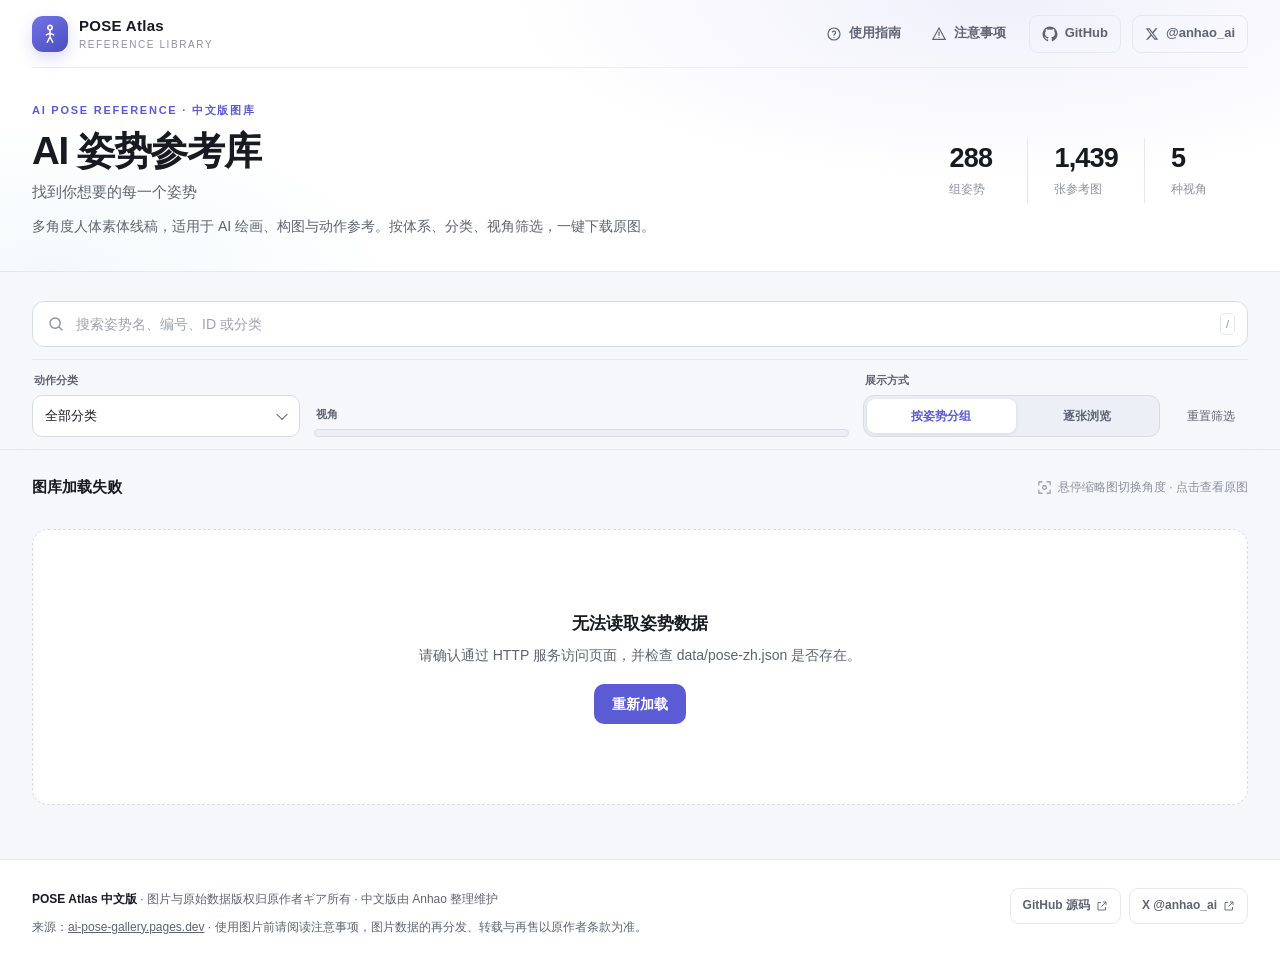
==== index.html @ 4acb5ccd "Serve gallery images from the Cloudflare R2 proxy domain. Move thumbs and originals off the Vercel p" ====
<!DOCTYPE html>
<html lang="zh-CN">
<head>
<meta charset="UTF-8">
<meta name="viewport" content="width=device-width, initial-scale=1, viewport-fit=cover">
<meta name="color-scheme" content="light">
<title>AI 姿势参考库｜288 组人体姿势 · 1439 张多角度参考图</title>
<meta name="description" content="AI 姿势参考库收录 288 组人体姿势、1439 张 900×1200 多角度参考图，覆盖全身、上半身与双人姿势。支持按体系、动作分类、正面 / 俯视 / 仰视等视角筛选，可在线对比并下载原图，适用于 AI 绘画、构图与动作参考。">
<meta name="keywords" content="AI 姿势,姿势参考,人体姿势,绘画参考,构图参考,动作参考,POSE 图库,多角度姿势,素体线稿">
<meta name="author" content="Anhao">
<meta name="robots" content="index, follow, max-image-preview:large, max-snippet:-1">
<meta name="application-name" content="POSE Atlas">
<meta name="theme-color" content="#f5f7fb">
<link rel="canonical" href="https://ai-pose.cyber101.cc/">
<link rel="sitemap" type="application/xml" href="/sitemap.xml">
<link rel="alternate" hreflang="zh-CN" href="https://ai-pose.cyber101.cc/">
<meta property="og:type" content="website">
<meta property="og:locale" content="zh_CN">
<meta property="og:site_name" content="POSE Atlas">
<meta property="og:title" content="AI 姿势参考库｜288 组人体姿势 · 1439 张多角度参考图">
<meta property="og:description" content="按体系、分类、视角筛选 288 组人体姿势，多角度对比并下载 900×1200 原图，适用于 AI 绘画、构图与动作参考。">
<meta property="og:url" content="https://ai-pose.cyber101.cc/">
<meta property="og:image" content="https://pose-images.cyber101.cc/og-cover.jpg">
<meta property="og:image:type" content="image/jpeg">
<meta property="og:image:width" content="1200">
<meta property="og:image:height" content="630">
<meta property="og:image:alt" content="AI 姿势参考库页面预览：多角度姿势卡片与筛选栏">
<meta name="twitter:card" content="summary_large_image">
<meta name="twitter:title" content="AI 姿势参考库｜288 组人体姿势 · 1439 张参考图">
<meta name="twitter:description" content="288 组人体姿势、1439 张多角度参考图，支持筛选、对比与下载原图。">
<meta name="twitter:image" content="https://pose-images.cyber101.cc/og-cover.jpg">
<meta name="twitter:image:alt" content="AI 姿势参考库页面预览">
<meta name="twitter:site" content="@anhao_ai">
<meta name="twitter:creator" content="@anhao_ai">
<link rel="icon" href="data:image/svg+xml,%3Csvg xmlns='http://www.w3.org/2000/svg' viewBox='0 0 32 32'%3E%3Crect width='32' height='32' rx='8' fill='%235b5bd6'/%3E%3Ccircle cx='16' cy='9' r='3.2' fill='white'/%3E%3Cpath d='M16 13.5c-2.5 0-4 1.6-4 3.8v3.8h2v7h4v-7h2v-3.8c0-2.2-1.5-3.8-4-3.8z' fill='white'/%3E%3C/svg%3E">
<script type="application/ld+json">
{
  "@context": "https://schema.org",
  "@graph": [
    {
      "@type": "WebSite",
      "@id": "https://ai-pose.cyber101.cc/#website",
      "url": "https://ai-pose.cyber101.cc/",
      "name": "POSE Atlas",
      "alternateName": "AI 姿势参考库",
      "description": "288 组人体姿势、1439 张多角度 AI 绘画姿势参考图。",
      "inLanguage": "zh-CN"
    },
    {
      "@type": "ImageGallery",
      "@id": "https://ai-pose.cyber101.cc/#webpage",
      "url": "https://ai-pose.cyber101.cc/",
      "name": "AI 姿势参考库 · POSE Atlas",
      "description": "收录 288 组人体姿势、1439 张 900×1200 多角度参考图，支持分类筛选、多角度对比与原图下载。",
      "isPartOf": { "@id": "https://ai-pose.cyber101.cc/#website" },
      "inLanguage": "zh-CN",
      "about": { "@type": "Thing", "name": "人体姿势参考" },
      "primaryImageOfPage": {
        "@type": "ImageObject",
        "url": "https://pose-images.cyber101.cc/og-cover.jpg",
        "width": 1200,
        "height": 630
      }
    }
  ]
}
</script>
<style>
:root{
  --bg:#f5f7fb;--surface:#fff;--surface-2:#f8f9fc;--text:#171a21;--text-2:#5d6472;
  --text-3:#8a919f;--line:#e5e8ef;--line-strong:#d6dbe5;--accent:#5b5bd6;
  --accent-dark:#4747b8;--accent-soft:#eeeeff;--success:#137a52;--shadow:0 14px 40px rgba(28,35,60,.09);
  --radius:16px;--font:-apple-system,BlinkMacSystemFont,"Segoe UI","PingFang SC","Hiragino Sans GB","Microsoft YaHei",sans-serif;
}
*{box-sizing:border-box}
[hidden]{display:none!important}
html{scroll-behavior:smooth}
body{margin:0;background:var(--bg);color:var(--text);font:14px/1.6 var(--font);-webkit-font-smoothing:antialiased}
body.viewer-open{overflow:hidden}
button,input,select{font:inherit}
button,a{-webkit-tap-highlight-color:transparent}
button{color:inherit}
a{color:inherit}
button:focus-visible,a:focus-visible,input:focus-visible,select:focus-visible,[tabindex]:focus-visible{outline:3px solid rgba(91,91,214,.28);outline-offset:2px}
svg{display:block;flex:0 0 auto}
.shell{width:min(1560px,calc(100% - 64px));margin-inline:auto}
.site-header{position:relative;overflow:hidden;background:var(--surface);border-bottom:1px solid var(--line)}
.site-header::before{content:"";position:absolute;inset:0;pointer-events:none;background:radial-gradient(700px 260px at 78% 0,rgba(91,91,214,.09),transparent 70%),radial-gradient(500px 220px at 4% 100%,rgba(54,162,196,.06),transparent 70%)}
.topbar,.hero{position:relative}
.topbar{min-height:68px;display:flex;align-items:center;justify-content:space-between;gap:20px;border-bottom:1px solid rgba(229,232,239,.75)}
.brand{display:flex;align-items:center;gap:11px;text-decoration:none}
.brand-mark{width:36px;height:36px;border-radius:11px;display:grid;place-items:center;color:#fff;background:linear-gradient(145deg,#7373e8,#4d4dc2);box-shadow:0 6px 16px rgba(91,91,214,.22)}
.brand-copy{display:flex;flex-direction:column;line-height:1.2}
.brand-copy strong{font-size:15px;letter-spacing:.02em}
.brand-copy span{font-size:10px;color:var(--text-3);letter-spacing:.16em;text-transform:uppercase;margin-top:4px}
.top-actions{display:flex;align-items:center;gap:6px}
.action-btn{height:38px;padding:0 12px;border:0;border-radius:9px;background:transparent;color:var(--text-2);display:inline-flex;align-items:center;gap:7px;cursor:pointer;text-decoration:none;font-size:13px;font-weight:600}
.action-btn:hover{background:var(--surface-2);color:var(--text)}
.action-btn.author{border:1px solid var(--line);margin-left:5px}
.hero{display:flex;align-items:center;justify-content:space-between;gap:40px;padding:34px 0 32px}
.eyebrow{margin:0 0 8px;color:var(--accent);font-size:11px;font-weight:800;letter-spacing:.16em;text-transform:uppercase}
.hero h1{margin:0;font-size:clamp(28px,3vw,40px);line-height:1.2;letter-spacing:-.035em;font-weight:800}
.hero h1 .hero-tagline{display:block;margin-top:7px;color:var(--text-2);font-size:15px;font-weight:500;letter-spacing:0;line-height:1.4}
.sr-only{position:absolute!important;width:1px;height:1px;padding:0;margin:-1px;overflow:hidden;clip:rect(0,0,0,0);white-space:nowrap;border:0}
.hero-desc{max-width:740px;margin:12px 0 0;color:var(--text-2);font-size:14px;line-height:1.8;text-wrap:pretty}
.hero-stats{display:flex;align-items:center;flex:0 0 auto}
.stat{min-width:104px;padding:4px 26px;border-left:1px solid var(--line)}
.stat:first-child{border-left:0}
.stat strong{display:block;font-size:27px;line-height:1.2;letter-spacing:-.03em;font-variant-numeric:tabular-nums}
.stat span{display:block;margin-top:6px;font-size:12px;color:var(--text-3)}
.controls{position:sticky;top:0;z-index:30;background:rgba(245,247,251,.92);backdrop-filter:blur(16px);-webkit-backdrop-filter:blur(16px);border-bottom:1px solid var(--line)}
.controls-inner{padding:14px 0 12px}
.line-tabs{display:flex;gap:8px;overflow-x:auto;padding:1px 1px 4px;scrollbar-width:none}
.line-tabs::-webkit-scrollbar{display:none}
.line-tab{flex:0 0 auto;min-height:48px;padding:7px 17px;border:1px solid var(--line-strong);border-radius:12px;background:var(--surface);cursor:pointer;text-align:left;transition:border-color .16s,background .16s,color .16s}
.line-tab:hover{border-color:#b9bfe0}
.line-tab[aria-selected="true"]{background:var(--text);border-color:var(--text);color:#fff}
.tab-name{display:block;font-size:13px;font-weight:700;white-space:nowrap}
.tab-count{display:block;margin-top:1px;font-size:10px;color:var(--text-3);white-space:nowrap;font-variant-numeric:tabular-nums}
.line-tab[aria-selected="true"] .tab-count{color:#b9bdc9}
.search-row{display:flex;gap:10px;margin-top:10px}
.search-box{position:relative;flex:1;display:flex;align-items:center}
.search-box>svg{position:absolute;left:15px;color:var(--text-3);pointer-events:none}
.search-box input{width:100%;height:46px;border:1px solid var(--line-strong);border-radius:12px;background:var(--surface);padding:0 76px 0 43px;color:var(--text);font-size:14px;outline:none;transition:border-color .16s,box-shadow .16s}
.search-box input::placeholder{color:#9ba2af}
.search-box input:focus{border-color:var(--accent);box-shadow:0 0 0 3px rgba(91,91,214,.10)}
.search-clear{position:absolute;right:42px;width:28px;height:28px;border:0;border-radius:50%;background:var(--surface-2);color:var(--text-2);cursor:pointer;display:grid;place-items:center}
.search-clear:hover{background:var(--line)}
.search-key{position:absolute;right:13px;color:var(--text-3);font-size:11px;border:1px solid var(--line);border-radius:5px;padding:0 5px;line-height:20px}
.filter-toggle{display:none;height:46px;padding:0 15px;border:1px solid var(--line-strong);border-radius:12px;background:var(--surface);align-items:center;gap:7px;font-weight:700;cursor:pointer}
.filter-badge{min-width:19px;height:19px;padding:0 5px;border-radius:99px;background:var(--accent);color:#fff;font-size:11px;display:grid;place-items:center}
.filter-badge:empty{display:none}
.filter-panel{display:grid;grid-template-columns:minmax(180px,.9fr) minmax(390px,1.8fr) minmax(220px,1fr) auto;gap:14px;align-items:end;margin-top:12px;padding-top:12px;border-top:1px solid var(--line)}
.filter-field{min-width:0}
.filter-label{display:block;margin:0 0 6px 2px;color:var(--text-2);font-size:11px;font-weight:700}
.select-wrap{position:relative}
.select-wrap::after{content:"";position:absolute;right:14px;top:50%;width:7px;height:7px;border-right:1.5px solid var(--text-2);border-bottom:1.5px solid var(--text-2);transform:translateY(-70%) rotate(45deg);pointer-events:none}
select{width:100%;height:42px;padding:0 34px 0 12px;border:1px solid var(--line-strong);border-radius:10px;background:var(--surface);color:var(--text);font-size:13px;appearance:none;cursor:pointer;outline:none}
.segmented{display:flex;gap:3px;padding:3px;border:1px solid var(--line-strong);border-radius:11px;background:#eceff5;overflow-x:auto;scrollbar-width:none}
.segmented::-webkit-scrollbar{display:none}
.segmented button{flex:1 0 auto;min-height:34px;padding:0 12px;border:0;border-radius:8px;background:transparent;color:var(--text-2);font-size:12px;font-weight:600;cursor:pointer;white-space:nowrap}
.segmented button:hover{color:var(--text)}
.segmented button[aria-pressed="true"]{background:var(--surface);color:var(--accent);box-shadow:0 1px 4px rgba(28,35,60,.10);font-weight:800}
.reset-btn{height:42px;padding:0 13px;border:0;background:transparent;color:var(--text-2);font-size:12px;cursor:pointer;white-space:nowrap}
.reset-btn:hover{color:var(--accent)}
main{padding:22px 0 54px}
.result-head{display:flex;align-items:center;justify-content:space-between;gap:20px;margin-bottom:15px;min-height:30px}
.result-summary{display:flex;align-items:baseline;gap:10px;flex-wrap:wrap}
.result-summary strong{font-size:15px;font-variant-numeric:tabular-nums}
.result-summary span{font-size:12px;color:var(--text-3)}
.result-hint{color:var(--text-3);font-size:12px;display:flex;align-items:center;gap:6px}
.active-filters{display:flex;gap:7px;flex-wrap:wrap;margin:-3px 0 15px}
.filter-chip{height:28px;padding:0 9px;border:1px solid #dcdcf5;border-radius:8px;background:var(--accent-soft);color:var(--accent-dark);display:inline-flex;align-items:center;gap:6px;font-size:11px;cursor:pointer}
.filter-chip::after{content:"×";font-size:15px;line-height:1}
.grid{display:grid;grid-template-columns:repeat(auto-fill,minmax(250px,1fr));gap:20px}
.pose-card{min-width:0;background:var(--surface);border:1px solid var(--line);border-radius:var(--radius);overflow:hidden;cursor:zoom-in;transition:transform .18s,box-shadow .18s,border-color .18s;outline:none}
.pose-card:hover,.pose-card:focus-visible{transform:translateY(-3px);border-color:#ccd1e3;box-shadow:var(--shadow)}
.card-image{position:relative;aspect-ratio:3/4;overflow:hidden;background:#f8f9fb}
.main-image{display:block;width:100%;height:100%;object-fit:cover;transition:transform .35s ease,opacity .18s}
.pose-card:hover .main-image{transform:scale(1.018)}
.image-top{position:absolute;inset:10px 10px auto;display:flex;justify-content:space-between;align-items:center;gap:8px;pointer-events:none}
.pose-no,.angle-tag{display:inline-flex;align-items:center;min-height:24px;padding:0 8px;border-radius:7px;background:rgba(23,26,33,.76);backdrop-filter:blur(6px);color:#fff;font-size:10px;font-weight:700;letter-spacing:.04em}
.angle-tag{background:rgba(255,255,255,.90);color:var(--text);border:1px solid rgba(229,232,239,.8)}
.zoom-hint{position:absolute;right:10px;bottom:10px;width:32px;height:32px;border-radius:9px;display:grid;place-items:center;background:rgba(255,255,255,.9);color:var(--text-2);box-shadow:0 3px 12px rgba(20,25,40,.10);opacity:0;transform:translateY(4px);transition:.18s;pointer-events:none}
.pose-card:hover .zoom-hint{opacity:1;transform:none}
.card-body{padding:13px 14px 11px}
.card-body h3{margin:0;font-size:14px;line-height:1.5;font-weight:700;min-height:42px;display:-webkit-box;-webkit-line-clamp:2;-webkit-box-orient:vertical;overflow:hidden}
.card-meta{display:flex;align-items:center;gap:6px;margin-top:7px;color:var(--text-3);font-size:11px;white-space:nowrap;overflow:hidden}
.card-meta .system{overflow:hidden;text-overflow:ellipsis}
.card-meta .category{flex:0 0 auto;color:var(--accent);font-weight:600}
.meta-dot{opacity:.55}
.card-id{display:block;margin-top:6px;color:var(--text-3);font:10px/1.4 ui-monospace,SFMono-Regular,Menlo,monospace;white-space:nowrap;overflow:hidden;text-overflow:ellipsis}
.angle-strip{display:grid;grid-template-columns:repeat(5,minmax(0,1fr));gap:6px;padding:0 12px 12px}
.angle-thumb{min-width:0;padding:2px;border:1px solid transparent;border-radius:8px;background:transparent;cursor:pointer;transition:border-color .15s,background .15s}
.angle-thumb:hover{background:var(--surface-2);border-color:var(--line-strong)}
.angle-thumb.on{border-color:var(--accent);background:var(--accent-soft)}
.angle-thumb img{display:block;width:100%;aspect-ratio:1/1;object-fit:cover;border-radius:5px;background:#f5f6f8}
.angle-thumb span{display:block;margin:3px 0 1px;color:var(--text-3);font-size:9px;line-height:1.2;text-align:center;white-space:nowrap}
.angle-thumb.on span{color:var(--accent);font-weight:700}
.load-more{display:flex;align-items:center;justify-content:center;gap:8px;min-width:220px;height:46px;margin:28px auto 0;padding:0 22px;border:1px solid var(--line-strong);border-radius:12px;background:var(--surface);color:var(--text);font-weight:700;cursor:pointer;box-shadow:0 3px 10px rgba(28,35,60,.03)}
.load-more:hover{border-color:var(--accent);color:var(--accent)}
.empty{grid-column:1/-1;padding:80px 20px;text-align:center;background:var(--surface);border:1px dashed var(--line-strong);border-radius:var(--radius)}
.empty-icon{width:52px;height:52px;margin:0 auto 14px;border-radius:15px;background:var(--surface-2);display:grid;place-items:center;color:var(--text-3)}
.empty h3{margin:0 0 6px;font-size:17px}
.empty p{margin:0 0 18px;color:var(--text-2)}
.empty button{height:40px;padding:0 18px;border:0;border-radius:10px;background:var(--accent);color:#fff;font-weight:700;cursor:pointer}
.skeleton{pointer-events:none}
.skeleton .card-image,.skeleton-line{background:linear-gradient(90deg,#edf0f5 25%,#f7f8fb 50%,#edf0f5 75%);background-size:200% 100%;animation:shimmer 1.4s infinite}
.skeleton-line{height:12px;margin:14px;border-radius:6px}
.skeleton-line.short{width:55%;margin-top:0}
@keyframes shimmer{to{background-position:-200% 0}}
.site-footer{border-top:1px solid var(--line);background:var(--surface);padding:28px 0 34px}
.footer-inner{display:flex;justify-content:space-between;align-items:flex-start;gap:30px}
.footer-copy{max-width:720px;color:var(--text-2);font-size:12px;line-height:1.9}
.footer-copy strong{color:var(--text)}
.footer-copy p{margin:0 0 5px}
.footer-links{display:flex;flex-wrap:wrap;gap:8px;justify-content:flex-end}
.footer-links a{display:inline-flex;align-items:center;gap:6px;height:36px;padding:0 12px;border:1px solid var(--line);border-radius:9px;text-decoration:none;color:var(--text-2);font-size:12px;font-weight:600}
.footer-links a:hover{border-color:var(--accent);color:var(--accent)}
.viewer{position:fixed;inset:0;z-index:100;display:grid;place-items:center;padding:28px;background:rgba(15,18,28,.76);backdrop-filter:blur(8px);-webkit-backdrop-filter:blur(8px)}
.viewer-panel{position:relative;width:min(1180px,100%);height:min(850px,92dvh);display:grid;grid-template-columns:minmax(0,1fr) 330px;background:var(--surface);border-radius:20px;overflow:hidden;box-shadow:0 28px 90px rgba(0,0,0,.35)}
.viewer-stage{position:relative;min-width:0;min-height:0;display:grid;place-items:center;background:#eef0f4;overflow:hidden;touch-action:pan-y}
.viewer-image{display:block;width:100%;height:100%;object-fit:contain;user-select:none;-webkit-user-drag:none}
.viewer-image.is-loading{opacity:.72}
.image-status{position:absolute;left:50%;bottom:16px;transform:translateX(-50%);padding:5px 11px;border-radius:99px;background:rgba(23,26,33,.72);color:#fff;font-size:11px;pointer-events:none}
.viewer-close{position:absolute;right:14px;top:14px;z-index:4;width:42px;height:42px;border:1px solid var(--line);border-radius:12px;background:rgba(255,255,255,.94);color:var(--text);display:grid;place-items:center;cursor:pointer;box-shadow:0 4px 16px rgba(20,25,40,.08)}
.viewer-close:hover{background:#fff;color:var(--accent)}
.viewer-nav{position:absolute;top:50%;transform:translateY(-50%);width:42px;height:54px;border:1px solid rgba(214,219,229,.8);border-radius:12px;background:rgba(255,255,255,.9);display:grid;place-items:center;cursor:pointer;color:var(--text);box-shadow:0 4px 16px rgba(20,25,40,.07)}
.viewer-nav:hover{background:#fff;color:var(--accent)}
.viewer-nav.prev{left:14px}
.viewer-nav.next{right:14px}
.viewer-side{min-height:0;display:flex;flex-direction:column;gap:18px;padding:28px 24px 22px;overflow-y:auto;border-left:1px solid var(--line)}
.viewer-heading{padding-right:32px}
.viewer-eyebrow{display:flex;align-items:center;justify-content:space-between;gap:10px;color:var(--accent);font-size:11px;font-weight:800;letter-spacing:.1em}
.viewer-position{color:var(--text-3);font-weight:500;letter-spacing:0;font-variant-numeric:tabular-nums}
.viewer-heading h2{margin:8px 0 9px;font-size:20px;line-height:1.45;letter-spacing:-.01em}
.id-row{display:flex;align-items:center;gap:7px;min-width:0}
.viewer-id{min-width:0;overflow:hidden;text-overflow:ellipsis;white-space:nowrap;color:var(--text-3);font:10px/1.5 ui-monospace,SFMono-Regular,Menlo,monospace}
.copy-btn{flex:0 0 auto;border:0;background:transparent;color:var(--accent);font-size:11px;cursor:pointer;padding:2px 4px}
.side-section-title{margin:0 0 9px;color:var(--text-2);font-size:11px;font-weight:800}
.viewer-angles{display:grid;grid-template-columns:repeat(5,minmax(0,1fr));gap:6px}
.viewer-angles .angle-thumb span{font-size:9px}
.metadata{display:grid;grid-template-columns:70px 1fr;gap:8px 12px;margin:0;padding:14px 0;border-top:1px solid var(--line);border-bottom:1px solid var(--line);font-size:12px}
.metadata dt{color:var(--text-3)}
.metadata dd{margin:0;color:var(--text);font-weight:600;word-break:break-word}
.download-stack{display:grid;gap:9px}
.download-btn,.open-btn{min-height:44px;border-radius:11px;display:flex;align-items:center;justify-content:center;gap:8px;text-decoration:none;font-size:13px;font-weight:800;cursor:pointer}
.download-btn{border:1px solid var(--accent);background:var(--accent);color:#fff}
.download-btn:hover{background:var(--accent-dark)}
.open-btn{border:1px solid var(--line-strong);background:var(--surface);color:var(--text-2)}
.open-btn:hover{border-color:var(--accent);color:var(--accent)}
.keyboard-help{margin-top:auto;color:var(--text-3);font-size:10px;line-height:2}
.keyboard-help kbd{display:inline-block;min-width:20px;padding:0 4px;border:1px solid var(--line-strong);border-radius:4px;background:var(--surface-2);color:var(--text-2);font:10px/18px var(--font);text-align:center}
.info-dialog{width:min(580px,calc(100% - 32px));max-height:min(760px,86dvh);padding:0;border:1px solid var(--line);border-radius:18px;background:var(--surface);color:var(--text);box-shadow:0 24px 80px rgba(15,20,35,.22);overflow:auto}
.info-dialog::backdrop{background:rgba(15,18,28,.55);backdrop-filter:blur(5px)}
.info-dialog:focus{outline:none}
.info-head{position:sticky;top:0;z-index:1;display:flex;align-items:center;justify-content:space-between;padding:18px 22px;background:rgba(255,255,255,.96);border-bottom:1px solid var(--line)}
.info-head h2{margin:0;font-size:18px}
.info-close{width:34px;height:34px;border:0;border-radius:9px;background:var(--surface-2);display:grid;place-items:center;cursor:pointer}
.info-content{padding:20px 24px 24px;color:var(--text-2);font-size:13px;line-height:1.9}
.info-content ul{margin:0;padding-left:1.35em}
.info-content li+li{margin-top:9px}
.info-content strong{color:var(--text)}
.info-note{margin-top:18px;padding:12px 14px;border-radius:10px;background:#fff8e8;color:#86601b;font-size:12px}
@media(max-width:1180px){
  .shell{width:min(1560px,calc(100% - 40px))}
  .hero-stats .stat{min-width:86px;padding-inline:18px}
  .filter-panel{grid-template-columns:minmax(170px,.8fr) minmax(340px,1.5fr) minmax(205px,1fr)}
  .reset-btn{display:none}
  .grid{grid-template-columns:repeat(auto-fill,minmax(225px,1fr));gap:16px}
}
@media(max-width:860px){
  .hero{gap:20px}
  .stat{min-width:76px!important;padding-inline:14px!important}
  .stat strong{font-size:23px}
  .filter-panel{grid-template-columns:1fr 1.5fr}
  .filter-field.view-field{grid-column:1/-1}
  .viewer-panel{grid-template-columns:minmax(0,1fr) 285px}
  .viewer-side{padding:24px 18px 18px}
}
@media(max-width:680px){
  .shell{width:calc(100% - 24px)}
  .topbar{min-height:58px;gap:8px}
  .brand-mark{width:32px;height:32px;border-radius:9px}
  .brand-copy strong{font-size:13px}
  .brand-copy span{font-size:8px}
  .top-actions{gap:2px}
  .action-btn{width:36px;height:36px;padding:0;justify-content:center}
  .action-btn .action-text{display:none}
  .action-btn.author{display:inline-flex}
  .hero{display:block;padding:23px 0 21px}
  .eyebrow{font-size:10px;margin-bottom:6px}
  .hero h1{font-size:27px}
  .hero h1 .hero-tagline{margin-top:5px;font-size:12px}
  .hero-desc{margin-top:9px;font-size:12px;line-height:1.75}
  .hero-stats{margin-top:20px;padding-top:15px;border-top:1px solid var(--line);justify-content:space-between}
  .hero-stats .stat{flex:1;min-width:0!important;padding:0 14px!important;text-align:center}
  .hero-stats .stat:first-child{padding-left:0!important;text-align:left}
  .hero-stats .stat:last-child{padding-right:0!important;text-align:right}
  .stat strong{font-size:21px}
  .stat span{font-size:10px;margin-top:3px}
  .controls-inner{padding:10px 0}
  .line-tabs{gap:6px;padding-bottom:2px}
  .line-tab{min-height:44px;padding:5px 12px;border-radius:10px}
  .tab-name{font-size:12px}
  .tab-count{font-size:9px}
  .search-row{margin-top:8px;gap:8px}
  .search-box input{height:44px;padding-left:39px;padding-right:40px;font-size:13px}
  .search-box>svg{left:13px}
  .search-key{display:none}
  .search-clear{right:8px}
  .filter-toggle{display:flex;flex:0 0 auto}
  .filter-panel{display:none;grid-template-columns:1fr;gap:12px;margin-top:10px;padding:12px 0 3px}
  .filter-panel.open{display:grid}
  .filter-field.view-field{grid-column:auto}
  .reset-btn{display:block;width:100%;height:42px;border:1px solid var(--line-strong);border-radius:10px;background:var(--surface)}
  .filter-label{font-size:11px}
  select{height:44px;font-size:14px}
  .segmented button{min-height:38px;padding-inline:10px;font-size:12px}
  main{padding-top:16px}
  .result-head{margin-bottom:12px}
  .result-summary{gap:7px}
  .result-summary strong{font-size:13px}
  .result-summary span{font-size:10px}
  .result-hint{display:none}
  .grid{grid-template-columns:repeat(2,minmax(0,1fr));gap:10px}
  .pose-card{border-radius:12px}
  .pose-card:hover{transform:none}
  .image-top{inset:7px 7px auto}
  .pose-no,.angle-tag{min-height:21px;padding:0 6px;font-size:9px;border-radius:6px}
  .zoom-hint{display:none}
  .card-body{padding:10px 10px 8px}
  .card-body h3{font-size:12px;line-height:1.5;min-height:36px}
  .card-meta{margin-top:5px;font-size:10px;gap:4px}
  .card-meta .system{display:none}
  .card-meta .meta-dot{display:none}
  .card-id{font-size:8px;margin-top:4px}
  .angle-strip{gap:3px;padding:0 8px 8px}
  .angle-thumb{padding:2px;border-radius:6px}
  .angle-thumb img{border-radius:3px}
  .angle-thumb span{display:none}
  .load-more{width:100%;margin-top:20px}
  .empty{padding:55px 16px}
  .footer-inner{display:block}
  .footer-links{justify-content:flex-start;margin-top:16px}
  .viewer{padding:0;place-items:stretch}
  .viewer-panel{width:100%;height:100dvh;max-height:none;border-radius:0;grid-template-columns:1fr;grid-template-rows:minmax(280px,52dvh) minmax(0,1fr)}
  .viewer-stage{min-height:0}
  .viewer-side{gap:15px;padding:18px 16px calc(20px + env(safe-area-inset-bottom));border-left:0;border-top:1px solid var(--line)}
  .viewer-heading{padding-right:0}
  .viewer-heading h2{font-size:17px;margin:6px 0 7px}
  .viewer-close{right:10px;top:10px;width:38px;height:38px;border-radius:10px}
  .viewer-nav{width:36px;height:48px;border-radius:10px}
  .viewer-nav.prev{left:8px}
  .viewer-nav.next{right:8px}
  .viewer-angles{gap:5px}
  .viewer-angles .angle-thumb span{display:block;font-size:8px}
  .metadata{grid-template-columns:62px 1fr;padding:11px 0;gap:6px 10px}
  .keyboard-help{display:none}
  .download-stack{grid-template-columns:1fr 1fr}
  .download-btn,.open-btn{font-size:12px;min-height:44px}
  .info-content{padding:18px 20px 22px}
}
@media(max-width:360px){
  .hero h1{font-size:24px}
  .filter-toggle{padding-inline:11px}
  .card-body h3{font-size:11px}
  .download-stack{grid-template-columns:1fr}
}
@media(prefers-reduced-motion:reduce){
  *,*::before,*::after{scroll-behavior:auto!important;animation:none!important;transition:none!important}
}
</style>
</head>
<body>
<header class="site-header">
  <div class="shell topbar">
    <a class="brand" href="./" aria-label="返回姿势参考库首页">
      <span class="brand-mark"><svg width="22" height="22" viewBox="0 0 24 24" fill="none" stroke="currentColor" stroke-width="1.7" stroke-linecap="round"><circle cx="12" cy="5" r="2.4"/><path d="M12 8v6m0-3-4 2m4-2 4 2m-4 2-3 6m3-6 3 6"/></svg></span>
      <span class="brand-copy"><strong>POSE Atlas</strong><span>Reference Library</span></span>
    </a>
    <nav class="top-actions" aria-label="帮助与来源">
      <button class="action-btn" type="button" data-info="guide"><svg width="16" height="16" viewBox="0 0 24 24" fill="none" stroke="currentColor" stroke-width="1.8" stroke-linecap="round"><circle cx="12" cy="12" r="9"/><path d="M9.7 9a2.4 2.4 0 0 1 4.6 1c0 1.8-2.3 2-2.3 3.6M12 17h.01"/></svg><span class="action-text">使用指南</span></button>
      <button class="action-btn" type="button" data-info="notice"><svg width="16" height="16" viewBox="0 0 24 24" fill="none" stroke="currentColor" stroke-width="1.8" stroke-linecap="round"><path d="M12 3 2.8 20h18.4L12 3Z"/><path d="M12 9v5m0 3h.01"/></svg><span class="action-text">注意事项</span></button>
      <a class="action-btn author" href="https://github.com/anhao/ai-pose-gallery-zh" target="_blank" rel="noopener noreferrer" aria-label="访问我们的 GitHub 仓库"><svg width="16" height="16" viewBox="0 0 24 24" fill="currentColor"><path d="M12 .8a11.3 11.3 0 0 0-3.6 22c.6.1.8-.2.8-.5v-2.2c-3.3.7-4-1.4-4-1.4-.5-1.4-1.3-1.8-1.3-1.8-1.1-.7.1-.7.1-.7 1.2.1 1.8 1.2 1.8 1.2 1.1 1.8 2.8 1.3 3.5 1 .1-.8.4-1.3.8-1.6-2.7-.3-5.5-1.3-5.5-5.9 0-1.3.5-2.4 1.2-3.2-.1-.3-.5-1.5.1-3.2 0 0 1-.3 3.2 1.2a11 11 0 0 1 5.8 0c2.2-1.5 3.2-1.2 3.2-1.2.6 1.7.2 2.9.1 3.2.8.8 1.2 1.9 1.2 3.2 0 4.6-2.8 5.6-5.5 5.9.4.4.8 1.1.8 2.2v3.3c0 .3.2.6.8.5A11.3 11.3 0 0 0 12 .8Z"/></svg><span class="action-text">GitHub</span></a>
      <a class="action-btn author" href="https://x.com/anhao_ai" target="_blank" rel="noopener noreferrer" aria-label="访问我们的 X 主页"><svg width="14" height="14" viewBox="0 0 24 24" fill="currentColor"><path d="M18.244 2.25h3.308l-7.227 8.26 8.502 11.24H16.17l-5.214-6.817L4.99 21.75H1.68l7.73-8.835L1.254 2.25H8.08l4.713 6.231zm-1.161 17.52h1.833L7.084 4.126H5.117z"/></svg><span class="action-text">@anhao_ai</span></a>
    </nav>
  </div>
  <div class="shell hero">
    <div>
      <p class="eyebrow">AI POSE REFERENCE · 中文版图库</p>
      <h1>AI 姿势参考库<span class="hero-tagline">找到你想要的每一个姿势</span></h1>
      <p class="hero-desc">多角度人体素体线稿，适用于 AI 绘画、构图与动作参考。按体系、分类、视角筛选，一键下载原图。</p>
    </div>
    <div class="hero-stats" aria-label="图库统计">
      <div class="stat"><strong id="statPoses">288</strong><span>组姿势</span></div>
      <div class="stat"><strong id="statImages">1,439</strong><span>张参考图</span></div>
      <div class="stat"><strong>5</strong><span>种视角</span></div>
    </div>
  </div>
</header>

<section class="controls" aria-label="图库筛选">
  <div class="shell controls-inner">
    <div class="line-tabs" id="lineTabs" role="tablist" aria-label="体系分类"></div>
    <div class="search-row">
      <label class="search-box">
        <svg width="18" height="18" viewBox="0 0 24 24" fill="none" stroke="currentColor" stroke-width="1.8" stroke-linecap="round"><circle cx="10.8" cy="10.8" r="6.8"/><path d="m20 20-4.2-4.2"/></svg>
        <input id="searchInput" type="search" placeholder="搜索姿势名、编号、ID 或分类" autocomplete="off" aria-label="搜索姿势">
        <button class="search-clear" id="searchClear" type="button" aria-label="清空搜索" hidden><svg width="13" height="13" viewBox="0 0 24 24" fill="none" stroke="currentColor" stroke-width="2" stroke-linecap="round"><path d="m6 6 12 12M18 6 6 18"/></svg></button>
        <span class="search-key" aria-hidden="true">/</span>
      </label>
      <button class="filter-toggle" id="filterToggle" type="button" aria-expanded="false" aria-controls="filterPanel"><svg width="17" height="17" viewBox="0 0 24 24" fill="none" stroke="currentColor" stroke-width="1.8" stroke-linecap="round"><path d="M4 6h16M7 12h10m-7 6h4"/></svg>筛选<span class="filter-badge" id="filterBadge"></span></button>
    </div>
    <div class="filter-panel" id="filterPanel">
      <div class="filter-field">
        <label class="filter-label" for="categorySelect">动作分类</label>
        <div class="select-wrap"><select id="categorySelect"><option value="">全部分类</option></select></div>
      </div>
      <div class="filter-field">
        <span class="filter-label">视角</span>
        <div class="segmented" id="angleFilter" role="group" aria-label="按视角筛选"></div>
      </div>
      <div class="filter-field view-field">
        <span class="filter-label">展示方式</span>
        <div class="segmented" id="viewFilter" role="group" aria-label="切换展示方式">
          <button type="button" data-view="pose" aria-pressed="true">按姿势分组</button>
          <button type="button" data-view="single" aria-pressed="false">逐张浏览</button>
        </div>
      </div>
      <button class="reset-btn" id="resetFilters" type="button">重置筛选</button>
    </div>
  </div>
</section>

<main class="shell">
  <h2 class="sr-only">姿势图库列表</h2>
  <div class="result-head">
    <div class="result-summary"><strong id="resultCount">正在加载图库…</strong><span id="visibleCount"></span></div>
    <div class="result-hint"><svg width="15" height="15" viewBox="0 0 24 24" fill="none" stroke="currentColor" stroke-width="1.7" stroke-linecap="round"><path d="M8 3H3v5m13-5h5v5M8 21H3v-5m13 5h5v-5"/><circle cx="12" cy="12" r="3"/></svg>悬停缩略图切换角度 · 点击查看原图</div>
  </div>
  <div class="active-filters" id="activeFilters" aria-label="当前筛选条件"></div>
  <div class="grid" id="grid" aria-live="polite">
    <div class="pose-card skeleton"><div class="card-image"></div><div class="skeleton-line"></div><div class="skeleton-line short"></div></div>
    <div class="pose-card skeleton"><div class="card-image"></div><div class="skeleton-line"></div><div class="skeleton-line short"></div></div>
    <div class="pose-card skeleton"><div class="card-image"></div><div class="skeleton-line"></div><div class="skeleton-line short"></div></div>
    <div class="pose-card skeleton"><div class="card-image"></div><div class="skeleton-line"></div><div class="skeleton-line short"></div></div>
  </div>
  <button class="load-more" id="loadMore" type="button" hidden>加载更多</button>
</main>

<footer class="site-footer">
  <div class="shell footer-inner">
    <div class="footer-copy">
      <p><strong>POSE Atlas 中文版</strong> · 图片与原始数据版权归原作者ギア所有 · 中文版由 Anhao 整理维护</p>
      <p>来源：<a href="https://ai-pose-gallery.pages.dev/" target="_blank" rel="noopener noreferrer">ai-pose-gallery.pages.dev</a> · 使用图片前请阅读注意事项，图片数据的再分发、转载与再售以原作者条款为准。</p>
    </div>
    <div class="footer-links">
      <a href="https://github.com/anhao/ai-pose-gallery-zh" target="_blank" rel="noopener noreferrer">GitHub 源码<svg width="12" height="12" viewBox="0 0 24 24" fill="none" stroke="currentColor" stroke-width="1.8"><path d="M14 4h6v6m0-6-9 9M19 14v6H4V5h6"/></svg></a>
      <a href="https://x.com/anhao_ai" target="_blank" rel="noopener noreferrer">X @anhao_ai<svg width="12" height="12" viewBox="0 0 24 24" fill="none" stroke="currentColor" stroke-width="1.8"><path d="M14 4h6v6m0-6-9 9M19 14v6H4V5h6"/></svg></a>
    </div>
  </div>
</footer>

<div class="viewer" id="viewer" role="dialog" aria-modal="true" aria-labelledby="viewerTitle" hidden>
  <section class="viewer-panel">
    <button class="viewer-close" id="viewerClose" type="button" aria-label="关闭大图"><svg width="20" height="20" viewBox="0 0 24 24" fill="none" stroke="currentColor" stroke-width="1.8" stroke-linecap="round"><path d="m6 6 12 12M18 6 6 18"/></svg></button>
    <div class="viewer-stage" id="viewerStage">
      <img class="viewer-image" id="viewerImage" alt="" draggable="false">
      <span class="image-status" id="imageStatus" hidden>正在加载原图…</span>
      <button class="viewer-nav prev" id="anglePrev" type="button" aria-label="上一个角度"><svg width="24" height="24" viewBox="0 0 24 24" fill="none" stroke="currentColor" stroke-width="1.7" stroke-linecap="round"><path d="m15 5-7 7 7 7"/></svg></button>
      <button class="viewer-nav next" id="angleNext" type="button" aria-label="下一个角度"><svg width="24" height="24" viewBox="0 0 24 24" fill="none" stroke="currentColor" stroke-width="1.7" stroke-linecap="round"><path d="m9 5 7 7-7 7"/></svg></button>
    </div>
    <aside class="viewer-side">
      <div class="viewer-heading">
        <div class="viewer-eyebrow"><span id="viewerNumber">POSE</span><span class="viewer-position" id="viewerPosition"></span></div>
        <h2 id="viewerTitle">姿势详情</h2>
        <div class="id-row"><code class="viewer-id" id="viewerId"></code><button class="copy-btn" id="copyId" type="button">复制 ID</button></div>
      </div>
      <div>
        <h3 class="side-section-title">切换视角</h3>
        <div class="viewer-angles" id="viewerAngles"></div>
      </div>
      <div class="download-stack">
        <a class="download-btn" id="downloadImage" href="#" download><svg width="17" height="17" viewBox="0 0 24 24" fill="none" stroke="currentColor" stroke-width="1.8" stroke-linecap="round"><path d="M12 3v12m-5-5 5 5 5-5M4 20h16"/></svg>下载原尺寸 PNG</a>
        <a class="open-btn" id="openImage" href="#" target="_blank" rel="noopener noreferrer"><svg width="16" height="16" viewBox="0 0 24 24" fill="none" stroke="currentColor" stroke-width="1.8" stroke-linecap="round"><path d="M14 4h6v6m0-6-9 9M19 14v6H4V5h6"/></svg>新窗口打开</a>
      </div>
      <dl class="metadata" id="viewerMeta"></dl>
      <div class="keyboard-help"><kbd>←</kbd> <kbd>→</kbd> 切换角度　<kbd>↑</kbd> <kbd>↓</kbd> 切换姿势<br><kbd>Esc</kbd> 关闭 · 手机可左右滑动切换角度</div>
    </aside>
  </section>
</div>

<dialog class="info-dialog" id="infoDialog">
  <div class="info-head"><h2 id="infoTitle">使用指南</h2><button class="info-close" id="infoClose" type="button" aria-label="关闭"><svg width="18" height="18" viewBox="0 0 24 24" fill="none" stroke="currentColor" stroke-width="1.8" stroke-linecap="round"><path d="m6 6 12 12M18 6 6 18"/></svg></button></div>
  <div class="info-content" id="infoContent"></div>
</dialog>

<script>
(() => {
'use strict';
const ANGLES = ['正面', '俯视', '仰视', '侧面', '斜侧'];
const PAGE_SIZE = { pose: 60, single: 96 };
const ASSET_BASE = 'https://pose-images.cyber101.cc/';
const assetUrl = path => {
  if (!path) return path;
  if (/^https?:\/\//i.test(path)) return path;
  return ASSET_BASE + String(path).replace(/^\//, '');
};
const state = { line: '', category: '', angle: '', query: '', view: 'pose', shown: PAGE_SIZE.pose };
const $ = selector => document.querySelector(selector);
const grid = $('#grid');
const esc = value => String(value ?? '').replace(/[&<>"']/g, char => ({'&':'&amp;','<':'&lt;','>':'&gt;','"':'&quot;',"'":'&#39;'}[char]));
const format = value => Number(value).toLocaleString('zh-CN');
const icon = name => ({
  expand: '<svg width="16" height="16" viewBox="0 0 24 24" fill="none" stroke="currentColor" stroke-width="1.7" stroke-linecap="round"><path d="M8 3H3v5m13-5h5v5M8 21H3v-5m13 5h5v-5"/></svg>',
  search: '<svg width="24" height="24" viewBox="0 0 24 24" fill="none" stroke="currentColor" stroke-width="1.6" stroke-linecap="round"><circle cx="10.8" cy="10.8" r="6.8"/><path d="m20 20-4.2-4.2"/></svg>'
}[name] || '');

let DATA = [];
let GROUPS = [];
let LINES = [];
let currentList = [];
let renderedCount = 0;
const groupMap = new Map();
const viewerState = { index: 0, item: null, token: 0, returnFocus: null };

function groupKey(item) { return `${item.体系}|${item.姿势编号 || item.id}`; }

function prepareData(data) {
  DATA = data;
  LINES = [...new Set(DATA.map(item => item.体系))];
  DATA.forEach(item => {
    item._search = `${item.姿势名称} ${item.id} ${item.分类} ${item.姿势编号}`.toLowerCase();
    const key = groupKey(item);
    if (!groupMap.has(key)) {
      const group = { key, system: item.体系, number: item.姿势编号, name: item.姿势名称, category: item.分类, items: [], angles: {}, order: [] };
      groupMap.set(key, group);
      GROUPS.push(group);
    }
    const group = groupMap.get(key);
    group.items.push(item);
    if (item.角度 && !group.angles[item.角度]) group.angles[item.角度] = item;
  });
  GROUPS.sort((a, b) => (LINES.indexOf(a.system) - LINES.indexOf(b.system)) || String(a.number).localeCompare(String(b.number)));
  GROUPS.forEach(group => {
    group.order = ANGLES.map(angle => group.angles[angle]).filter(Boolean);
    group.items.forEach(item => { if (!group.order.includes(item)) group.order.push(item); });
  });
  $('#statPoses').textContent = format(GROUPS.length);
  $('#statImages').textContent = format(DATA.length);
  renderTabs();
  renderCategoryOptions();
  renderAngleFilter();
  render();
}

function renderTabs() {
  const tabs = [['', '全部', DATA.length, GROUPS.length], ...LINES.map(line => [line, line, DATA.filter(item => item.体系 === line).length, GROUPS.filter(group => group.system === line).length])];
  $('#lineTabs').innerHTML = tabs.map(([value, label, images, poses]) => `<button class="line-tab" type="button" role="tab" data-line="${esc(value)}" aria-selected="${state.line === value}"><span class="tab-name">${esc(label)}</span><span class="tab-count">${format(images)} 张 · ${format(poses)} 组</span></button>`).join('');
}

function renderCategoryOptions() {
  const categories = [...new Set(DATA.filter(item => !state.line || item.体系 === state.line).map(item => item.分类).filter(Boolean))].sort((a, b) => a.localeCompare(b, 'zh-CN'));
  $('#categorySelect').innerHTML = '<option value="">全部分类</option>' + categories.map(category => `<option value="${esc(category)}"${state.category === category ? ' selected' : ''}>${esc(category)}</option>`).join('');
}

function renderAngleFilter() {
  $('#angleFilter').innerHTML = ['', ...ANGLES].map(angle => `<button type="button" data-angle="${esc(angle)}" aria-pressed="${state.angle === angle}">${angle || '全部视角'}</button>`).join('');
}

function hit(item) {
  return (!state.line || item.体系 === state.line) &&
    (!state.category || item.分类 === state.category) &&
    (!state.angle || item.角度 === state.angle) &&
    (!state.query || item._search.includes(state.query));
}

function computeList() {
  if (state.view === 'single') {
    return DATA.filter(hit).map(item => ({ group: groupMap.get(groupKey(item)), item, matched: 1 }));
  }
  return GROUPS.filter(group => group.items.some(hit)).map(group => ({
    group,
    item: (state.angle && group.angles[state.angle]) || group.order[0],
    matched: group.items.filter(hit).length
  }));
}

function cardImage(item, name, number) {
  return `<div class="card-image"><img class="main-image" src="${esc(assetUrl(item.缩略图))}" alt="${esc(name)} · ${esc(item.角度)}" loading="lazy" decoding="async"><div class="image-top"><span class="pose-no">${esc(number)}</span><span class="angle-tag">${esc(item.角度)}</span></div><span class="zoom-hint">${icon('expand')}</span></div>`;
}

function poseCard(entry, index) {
  const { group, item } = entry;
  const strip = ANGLES.filter(angle => group.angles[angle]).map(angle => {
    const angleItem = group.angles[angle];
    return `<button class="angle-thumb${angleItem === item ? ' on' : ''}" type="button" data-angle="${esc(angle)}" title="${esc(angle)}" aria-label="查看${esc(angle)}视角"><img src="${esc(assetUrl(angleItem.缩略图))}" alt="" loading="lazy" decoding="async"><span>${esc(angle)}</span></button>`;
  }).join('');
  return `<article class="pose-card" tabindex="0" data-index="${index}" aria-label="${esc(group.name)}，${esc(item.角度)}视角">${cardImage(item, group.name, group.number)}<div class="card-body"><h3>${esc(group.name)}</h3><div class="card-meta"><span class="system">${esc(group.system)}</span><span class="meta-dot">·</span><span class="category">${esc(group.category)}</span></div></div><div class="angle-strip">${strip}</div></article>`;
}

function singleCard(entry, index) {
  const { item } = entry;
  return `<article class="pose-card" tabindex="0" data-index="${index}" aria-label="${esc(item.姿势名称)}，${esc(item.角度)}视角">${cardImage(item, item.姿势名称, item.姿势编号)}<div class="card-body"><h3>${esc(item.姿势名称)}</h3><div class="card-meta"><span class="system">${esc(item.体系)}</span><span class="meta-dot">·</span><span class="category">${esc(item.分类)}</span></div><code class="card-id">${esc(item.id)}</code></div></article>`;
}

function syncControls() {
  document.querySelectorAll('.line-tab').forEach(button => button.setAttribute('aria-selected', button.dataset.line === state.line));
  document.querySelectorAll('#angleFilter button').forEach(button => button.setAttribute('aria-pressed', button.dataset.angle === state.angle));
  document.querySelectorAll('#viewFilter button').forEach(button => button.setAttribute('aria-pressed', button.dataset.view === state.view));
  $('#searchClear').hidden = !state.query;
  const count = [state.category, state.angle].filter(Boolean).length + (state.view === 'single' ? 1 : 0);
  $('#filterBadge').textContent = count || '';
}

function renderActiveFilters() {
  const filters = [];
  if (state.line) filters.push(['line', `体系：${state.line}`]);
  if (state.category) filters.push(['category', `分类：${state.category}`]);
  if (state.angle) filters.push(['angle', `视角：${state.angle}`]);
  if (state.query) filters.push(['query', `搜索：${state.query}`]);
  if (state.view === 'single') filters.push(['view', '逐张浏览']);
  $('#activeFilters').innerHTML = filters.map(([key, label]) => `<button class="filter-chip" type="button" data-clear="${key}" title="移除此筛选">${esc(label)}</button>`).join('');
}

function render(append = false) {
  if (!append) {
    currentList = computeList();
    renderedCount = 0;
    grid.innerHTML = '';
  }
  const total = currentList.length;
  const visible = currentList.slice(renderedCount, state.shown);
  grid.insertAdjacentHTML('beforeend', visible.map((entry, offset) => state.view === 'pose' ? poseCard(entry, renderedCount + offset) : singleCard(entry, renderedCount + offset)).join(''));
  renderedCount += visible.length;

  if (state.view === 'pose') {
    const images = currentList.reduce((sum, entry) => sum + entry.matched, 0);
    $('#resultCount').textContent = `${format(total)} 组姿势 · ${format(images)} 张图片`;
  } else {
    $('#resultCount').textContent = `${format(total)} 张图片`;
  }
  $('#visibleCount').textContent = total > state.shown ? `已显示 ${format(renderedCount)} / ${format(total)} ${state.view === 'pose' ? '组' : '张'}` : `共 ${format(total)} ${state.view === 'pose' ? '组' : '张'}`;

  if (!total) {
    grid.innerHTML = `<div class="empty"><div class="empty-icon">${icon('search')}</div><h3>没有找到匹配的姿势</h3><p>试试更换关键词或减少筛选条件。</p><button type="button" id="emptyReset">清除全部筛选</button></div>`;
  }
  const more = $('#loadMore');
  more.hidden = renderedCount >= total || !total;
  more.textContent = `加载更多（剩余 ${format(total - renderedCount)} ${state.view === 'pose' ? '组' : '张'}）`;
  syncControls();
  renderActiveFilters();
}

function resetView() {
  state.shown = PAGE_SIZE[state.view];
  render();
}

function resetAll() {
  state.line = '';
  state.category = '';
  state.angle = '';
  state.query = '';
  state.view = 'pose';
  $('#searchInput').value = '';
  renderTabs();
  renderCategoryOptions();
  resetView();
}

function updateCardPreview(card, entry) {
  const item = entry.item;
  const image = card.querySelector('.main-image');
  image.src = assetUrl(item.缩略图);
  image.alt = `${entry.group.name} · ${item.角度}`;
  card.querySelector('.angle-tag').textContent = item.角度;
  card.setAttribute('aria-label', `${entry.group.name}，${item.角度}视角`);
  card.querySelectorAll('.angle-thumb').forEach(button => button.classList.toggle('on', button.dataset.angle === item.角度));
}

$('#lineTabs').addEventListener('click', event => {
  const button = event.target.closest('.line-tab');
  if (!button || button.dataset.line === state.line) return;
  state.line = button.dataset.line;
  state.category = '';
  renderCategoryOptions();
  resetView();
});

$('#categorySelect').addEventListener('change', event => {
  state.category = event.target.value;
  resetView();
});

$('#angleFilter').addEventListener('click', event => {
  const button = event.target.closest('button[data-angle]');
  if (!button) return;
  state.angle = button.dataset.angle;
  resetView();
});

$('#viewFilter').addEventListener('click', event => {
  const button = event.target.closest('button[data-view]');
  if (!button) return;
  state.view = button.dataset.view;
  resetView();
});

let searchTimer;
$('#searchInput').addEventListener('input', event => {
  $('#searchClear').hidden = !event.target.value;
  clearTimeout(searchTimer);
  searchTimer = setTimeout(() => {
    state.query = event.target.value.trim().toLowerCase();
    resetView();
  }, 120);
});

$('#searchClear').addEventListener('click', () => {
  $('#searchInput').value = '';
  state.query = '';
  resetView();
  $('#searchInput').focus();
});

$('#filterToggle').addEventListener('click', () => {
  const open = $('#filterPanel').classList.toggle('open');
  $('#filterToggle').setAttribute('aria-expanded', String(open));
});

$('#resetFilters').addEventListener('click', resetAll);
$('#activeFilters').addEventListener('click', event => {
  const button = event.target.closest('button[data-clear]');
  if (!button) return;
  const key = button.dataset.clear;
  if (key === 'line') { state.line = ''; state.category = ''; renderTabs(); renderCategoryOptions(); }
  if (key === 'category') state.category = '';
  if (key === 'angle') state.angle = '';
  if (key === 'query') { state.query = ''; $('#searchInput').value = ''; }
  if (key === 'view') state.view = 'pose';
  resetView();
});

grid.addEventListener('click', event => {
  if (event.target.closest('#emptyReset')) { resetAll(); return; }
  const card = event.target.closest('.pose-card[data-index]');
  if (!card) return;
  const index = Number(card.dataset.index);
  const entry = currentList[index];
  const angleButton = event.target.closest('.angle-thumb');
  if (angleButton && state.view === 'pose') {
    entry.item = entry.group.angles[angleButton.dataset.angle];
    updateCardPreview(card, entry);
  }
  openViewer(index, entry.item);
});

grid.addEventListener('mouseover', event => {
  const button = event.target.closest('.angle-thumb');
  if (!button || state.view !== 'pose') return;
  const card = button.closest('.pose-card[data-index]');
  const entry = currentList[Number(card.dataset.index)];
  const item = entry.group.angles[button.dataset.angle];
  if (!item || entry.item === item) return;
  entry.item = item;
  updateCardPreview(card, entry);
});

grid.addEventListener('keydown', event => {
  if ((event.key === 'Enter' || event.key === ' ') && event.target.matches('.pose-card[data-index]')) {
    event.preventDefault();
    const index = Number(event.target.dataset.index);
    openViewer(index, currentList[index].item);
  }
});

$('#loadMore').addEventListener('click', () => {
  state.shown = Math.min(state.shown + PAGE_SIZE[state.view], currentList.length);
  render(true);
});

function openViewer(index, item) {
  viewerState.index = index;
  viewerState.item = item;
  viewerState.returnFocus = document.activeElement;
  $('#viewer').hidden = false;
  document.body.classList.add('viewer-open');
  showViewer();
  $('#viewerClose').focus({ preventScroll: true });
}

function closeViewer() {
  if ($('#viewer').hidden) return;
  viewerState.token++;
  $('#viewer').hidden = true;
  document.body.classList.remove('viewer-open');
  if (viewerState.returnFocus && document.contains(viewerState.returnFocus)) viewerState.returnFocus.focus({ preventScroll: true });
}

function showViewer() {
  const entry = currentList[viewerState.index];
  if (!entry) return;
  const item = viewerState.item || entry.item;
  const group = entry.group;
  viewerState.item = item;
  entry.item = item;
  const token = ++viewerState.token;
  const image = $('#viewerImage');
  image.src = assetUrl(item.缩略图);
  image.alt = `${item.姿势名称} · ${item.角度}`;
  image.classList.add('is-loading');
  $('#imageStatus').textContent = '正在加载原图…';
  $('#imageStatus').hidden = false;
  const full = new Image();
  full.decoding = 'async';
  full.onload = () => {
    if (token !== viewerState.token) return;
    image.src = assetUrl(item.原图);
    image.classList.remove('is-loading');
    $('#imageStatus').hidden = true;
  };
  full.onerror = () => {
    if (token !== viewerState.token) return;
    image.classList.remove('is-loading');
    $('#imageStatus').textContent = '原图加载失败，可点击新窗口重试';
    $('#imageStatus').hidden = false;
  };
  full.src = assetUrl(item.原图);

  $('#viewerNumber').textContent = item.姿势编号 || 'POSE';
  $('#viewerPosition').textContent = `${viewerState.index + 1} / ${currentList.length}`;
  $('#viewerTitle').textContent = item.姿势名称;
  $('#viewerId').textContent = item.id;
  $('#copyId').textContent = '复制 ID';
  $('#viewerMeta').innerHTML = [['体系', item.体系], ['姿势编号', item.姿势编号 || '—'], ['动作分类', item.分类 || '—'], ['当前视角', item.角度 || '—'], ['图片规格', '900 × 1200 PNG']].map(([key, value]) => `<dt>${key}</dt><dd>${esc(value)}</dd>`).join('');
  $('#viewerAngles').innerHTML = ANGLES.filter(angle => group.angles[angle]).map(angle => {
    const angleItem = group.angles[angle];
    return `<button class="angle-thumb${angleItem === item ? ' on' : ''}" type="button" data-angle="${esc(angle)}" aria-label="切换到${esc(angle)}"><img src="${esc(assetUrl(angleItem.缩略图))}" alt="${esc(angle)}"><span>${esc(angle)}</span></button>`;
  }).join('');
  const download = $('#downloadImage');
  download.href = assetUrl(item.原图);
  download.setAttribute('download', `${item.id}.png`);
  $('#openImage').href = assetUrl(item.原图);
}

function stepAngle(direction) {
  const group = currentList[viewerState.index]?.group;
  if (!group || group.order.length < 2) return;
  const current = group.order.indexOf(viewerState.item);
  viewerState.item = group.order[(current + direction + group.order.length) % group.order.length];
  showViewer();
}

function stepPose(direction) {
  const next = viewerState.index + direction;
  if (next < 0 || next >= currentList.length) return;
  const angle = viewerState.item.角度;
  viewerState.index = next;
  viewerState.item = currentList[next].group.angles[angle] || currentList[next].item;
  showViewer();
}

$('#viewerClose').addEventListener('click', closeViewer);
$('#viewer').addEventListener('click', event => { if (event.target === $('#viewer')) closeViewer(); });
$('#anglePrev').addEventListener('click', () => stepAngle(-1));
$('#angleNext').addEventListener('click', () => stepAngle(1));
$('#viewerAngles').addEventListener('click', event => {
  const button = event.target.closest('button[data-angle]');
  if (!button) return;
  viewerState.item = currentList[viewerState.index].group.angles[button.dataset.angle];
  showViewer();
});

$('#copyId').addEventListener('click', async () => {
  try {
    await navigator.clipboard.writeText(viewerState.item.id);
    $('#copyId').textContent = '已复制';
  } catch {
    $('#copyId').textContent = '请手动复制';
  }
});

let touchStart = null;
$('#viewerStage').addEventListener('touchstart', event => {
  const touch = event.touches[0];
  touchStart = { x: touch.clientX, y: touch.clientY };
}, { passive: true });
$('#viewerStage').addEventListener('touchend', event => {
  if (!touchStart) return;
  const touch = event.changedTouches[0];
  const dx = touch.clientX - touchStart.x;
  const dy = touch.clientY - touchStart.y;
  if (Math.abs(dx) > 45 && Math.abs(dx) > Math.abs(dy)) stepAngle(dx < 0 ? 1 : -1);
  touchStart = null;
}, { passive: true });

document.addEventListener('keydown', event => {
  if (!$('#viewer').hidden) {
    if (event.key === 'Escape') closeViewer();
    else if (event.key === 'ArrowRight') stepAngle(1);
    else if (event.key === 'ArrowLeft') stepAngle(-1);
    else if (event.key === 'ArrowDown') { event.preventDefault(); stepPose(1); }
    else if (event.key === 'ArrowUp') { event.preventDefault(); stepPose(-1); }
    return;
  }
  if (event.key === '/' && !['INPUT', 'TEXTAREA', 'SELECT'].includes(document.activeElement.tagName)) {
    event.preventDefault();
    $('#searchInput').focus();
  }
});

const INFO = {
  guide: {
    title: '使用指南',
    html: '<ul><li>将参考图导入各类 AI 工具的<strong>姿势参考 / 构图参考</strong>功能。</li><li>同一姿势连续使用多个视角，更容易保持生成图片或视频中的姿态一致。</li><li>点击卡片或缩略图进入大图，可下载 <strong>900 × 1200 原尺寸 PNG</strong>，便于查看细节。</li><li>图片为无五官的灰色人体素体线稿，不包含面部、服装与背景，请通过提示词或其他参考图补充。</li><li>电脑端使用 <strong>← / →</strong> 切换角度，<strong>↑ / ↓</strong> 切换姿势；手机端可左右滑动大图。</li></ul>'
  },
  notice: {
    title: '注意事项',
    html: '<ul><li>原作者允许免费用于作品制作，包括商业作品、编辑加工与姿势参考。</li><li><strong>禁止对图片数据本身（原尺寸或加工后）进行再分发、转载或转售。</strong></li><li>署名不是必须的（可自愿标注）。图片元数据已删除，素材按无保证方式提供。</li><li>图中为人体素体线稿，并非真实人物。</li><li>请勿用于真实人物、未成年人相关用途或违反公序良俗的用途。</li></ul><div class="info-note">以上为原站注意事项的中文整理。完整条款以原作者发布内容为准；本镜像的公开展示与转载授权问题，请站点维护者另行确认。</div>'
  }
};

document.querySelectorAll('[data-info]').forEach(button => {
  button.addEventListener('click', () => {
    const info = INFO[button.dataset.info];
    $('#infoTitle').textContent = info.title;
    $('#infoContent').innerHTML = info.html;
    $('#infoDialog').showModal();
  });
});
$('#infoClose').addEventListener('click', () => $('#infoDialog').close());
$('#infoDialog').addEventListener('click', event => { if (event.target === $('#infoDialog')) $('#infoDialog').close(); });

fetch('data/pose-zh.json')
  .then(response => { if (!response.ok) throw new Error(`HTTP ${response.status}`); return response.json(); })
  .then(prepareData)
  .catch(error => {
    console.error(error);
    $('#resultCount').textContent = '图库加载失败';
    grid.innerHTML = '<div class="empty"><h3>无法读取姿势数据</h3><p>请确认通过 HTTP 服务访问页面，并检查 data/pose-zh.json 是否存在。</p><button type="button" onclick="location.reload()">重新加载</button></div>';
  });
})();
</script>
<script defer src="https://u.authbox.cn/script.js" data-website-id="cde8a23b-4bf6-4ded-8cd9-2c9551dc8d38"></script>
</body>
</html>
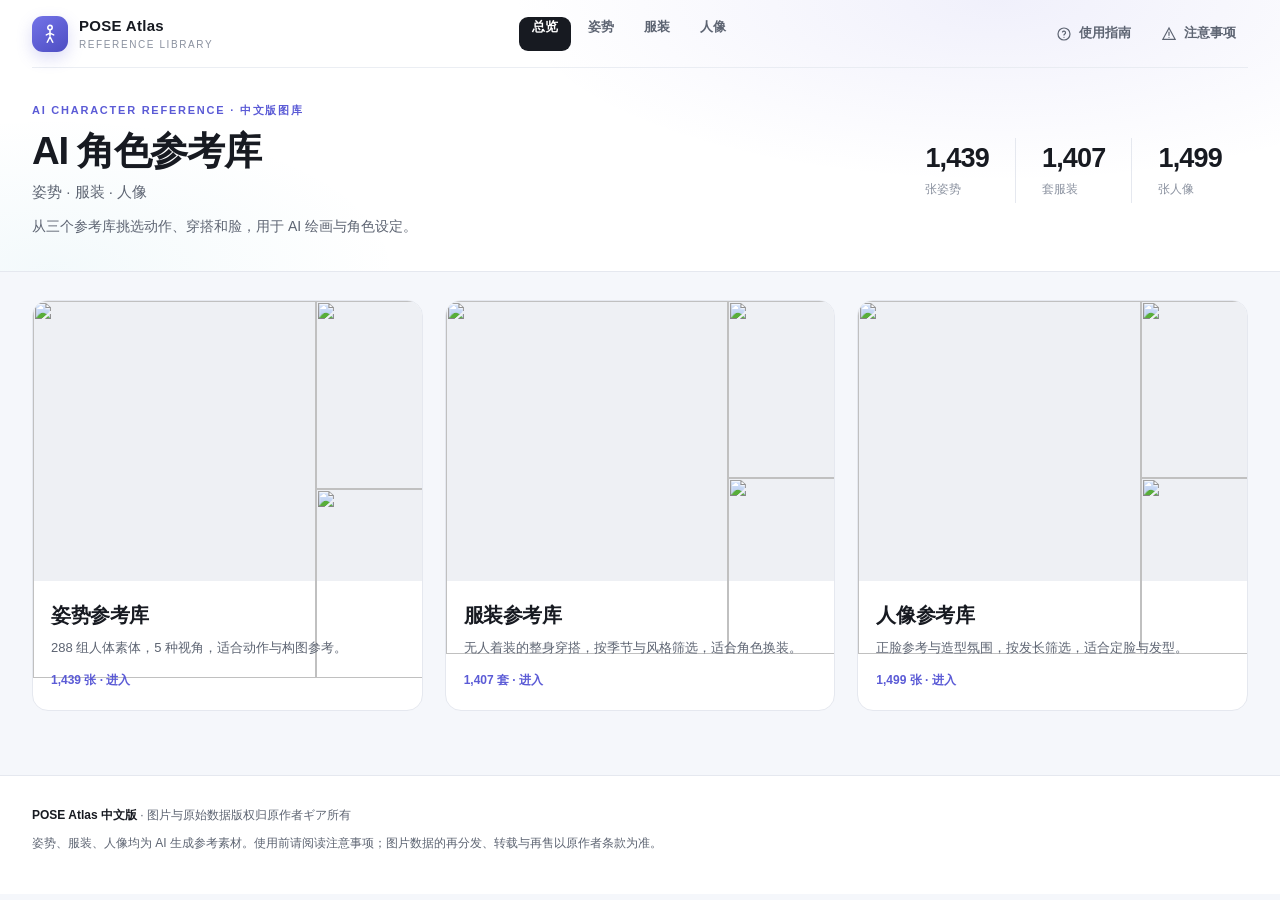
==== commit ea4fdcd4: "Add costume and portrait galleries with public entries. Keep the live site on the R2 proxy domain, e" ====
--- a/index.html
+++ b/index.html
@@ -4,10 +4,9 @@
 <meta charset="UTF-8">
 <meta name="viewport" content="width=device-width, initial-scale=1, viewport-fit=cover">
 <meta name="color-scheme" content="light">
-<title>AI 姿势参考库｜288 组人体姿势 · 1439 张多角度参考图</title>
-<meta name="description" content="AI 姿势参考库收录 288 组人体姿势、1439 张 900×1200 多角度参考图，覆盖全身、上半身与双人姿势。支持按体系、动作分类、正面 / 俯视 / 仰视等视角筛选，可在线对比并下载原图，适用于 AI 绘画、构图与动作参考。">
-<meta name="keywords" content="AI 姿势,姿势参考,人体姿势,绘画参考,构图参考,动作参考,POSE 图库,多角度姿势,素体线稿">
-<meta name="author" content="Anhao">
+<title>AI 角色参考库｜姿势 · 服装 · 人像</title>
+<meta name="description" content="姿势 1439 张、服装 1407 套、人像 1499 张，三合一 AI 绘画参考库。">
+<meta name="keywords" content="AI 姿势,AI 服装,AI 人像,角色参考,绘画参考">
 <meta name="robots" content="index, follow, max-image-preview:large, max-snippet:-1">
 <meta name="application-name" content="POSE Atlas">
 <meta name="theme-color" content="#f5f7fb">
@@ -17,22 +16,19 @@
 <meta property="og:type" content="website">
 <meta property="og:locale" content="zh_CN">
 <meta property="og:site_name" content="POSE Atlas">
-<meta property="og:title" content="AI 姿势参考库｜288 组人体姿势 · 1439 张多角度参考图">
-<meta property="og:description" content="按体系、分类、视角筛选 288 组人体姿势，多角度对比并下载 900×1200 原图，适用于 AI 绘画、构图与动作参考。">
+<meta property="og:title" content="AI 角色参考库｜姿势 · 服装 · 人像">
+<meta property="og:description" content="姿势 1439 张、服装 1407 套、人像 1499 张，三合一 AI 绘画参考库。">
 <meta property="og:url" content="https://ai-pose.cyber101.cc/">
 <meta property="og:image" content="https://pose-images.cyber101.cc/og-cover.jpg">
 <meta property="og:image:type" content="image/jpeg">
 <meta property="og:image:width" content="1200">
 <meta property="og:image:height" content="630">
-<meta property="og:image:alt" content="AI 姿势参考库页面预览：多角度姿势卡片与筛选栏">
 <meta name="twitter:card" content="summary_large_image">
-<meta name="twitter:title" content="AI 姿势参考库｜288 组人体姿势 · 1439 张参考图">
-<meta name="twitter:description" content="288 组人体姿势、1439 张多角度参考图，支持筛选、对比与下载原图。">
+<meta name="twitter:title" content="AI 角色参考库｜姿势 · 服装 · 人像">
+<meta name="twitter:description" content="姿势 1439 张、服装 1407 套、人像 1499 张，三合一 AI 绘画参考库。">
 <meta name="twitter:image" content="https://pose-images.cyber101.cc/og-cover.jpg">
-<meta name="twitter:image:alt" content="AI 姿势参考库页面预览">
-<meta name="twitter:site" content="@anhao_ai">
-<meta name="twitter:creator" content="@anhao_ai">
 <link rel="icon" href="data:image/svg+xml,%3Csvg xmlns='http://www.w3.org/2000/svg' viewBox='0 0 32 32'%3E%3Crect width='32' height='32' rx='8' fill='%235b5bd6'/%3E%3Ccircle cx='16' cy='9' r='3.2' fill='white'/%3E%3Cpath d='M16 13.5c-2.5 0-4 1.6-4 3.8v3.8h2v7h4v-7h2v-3.8c0-2.2-1.5-3.8-4-3.8z' fill='white'/%3E%3C/svg%3E">
+<link rel="stylesheet" href="/site.css">
 <script type="application/ld+json">
 {
   "@context": "https://schema.org",
@@ -42,887 +38,132 @@
       "@id": "https://ai-pose.cyber101.cc/#website",
       "url": "https://ai-pose.cyber101.cc/",
       "name": "POSE Atlas",
-      "alternateName": "AI 姿势参考库",
-      "description": "288 组人体姿势、1439 张多角度 AI 绘画姿势参考图。",
+      "alternateName": "AI 角色参考库",
+      "description": "姿势、服装、人像三合一 AI 绘画参考库。",
       "inLanguage": "zh-CN"
     },
     {
       "@type": "ImageGallery",
       "@id": "https://ai-pose.cyber101.cc/#webpage",
       "url": "https://ai-pose.cyber101.cc/",
-      "name": "AI 姿势参考库 · POSE Atlas",
-      "description": "收录 288 组人体姿势、1439 张 900×1200 多角度参考图，支持分类筛选、多角度对比与原图下载。",
+      "name": "AI 角色参考库",
+      "description": "姿势 1439 张、服装 1407 套、人像 1499 张，三合一 AI 绘画参考库。",
       "isPartOf": { "@id": "https://ai-pose.cyber101.cc/#website" },
       "inLanguage": "zh-CN",
-      "about": { "@type": "Thing", "name": "人体姿势参考" },
-      "primaryImageOfPage": {
-        "@type": "ImageObject",
-        "url": "https://pose-images.cyber101.cc/og-cover.jpg",
-        "width": 1200,
-        "height": 630
-      }
+      "about": { "@type": "Thing", "name": "AI 角色参考" }
     }
   ]
 }
 </script>
-<style>
-:root{
-  --bg:#f5f7fb;--surface:#fff;--surface-2:#f8f9fc;--text:#171a21;--text-2:#5d6472;
-  --text-3:#8a919f;--line:#e5e8ef;--line-strong:#d6dbe5;--accent:#5b5bd6;
-  --accent-dark:#4747b8;--accent-soft:#eeeeff;--success:#137a52;--shadow:0 14px 40px rgba(28,35,60,.09);
-  --radius:16px;--font:-apple-system,BlinkMacSystemFont,"Segoe UI","PingFang SC","Hiragino Sans GB","Microsoft YaHei",sans-serif;
-}
-*{box-sizing:border-box}
-[hidden]{display:none!important}
-html{scroll-behavior:smooth}
-body{margin:0;background:var(--bg);color:var(--text);font:14px/1.6 var(--font);-webkit-font-smoothing:antialiased}
-body.viewer-open{overflow:hidden}
-button,input,select{font:inherit}
-button,a{-webkit-tap-highlight-color:transparent}
-button{color:inherit}
-a{color:inherit}
-button:focus-visible,a:focus-visible,input:focus-visible,select:focus-visible,[tabindex]:focus-visible{outline:3px solid rgba(91,91,214,.28);outline-offset:2px}
-svg{display:block;flex:0 0 auto}
-.shell{width:min(1560px,calc(100% - 64px));margin-inline:auto}
-.site-header{position:relative;overflow:hidden;background:var(--surface);border-bottom:1px solid var(--line)}
-.site-header::before{content:"";position:absolute;inset:0;pointer-events:none;background:radial-gradient(700px 260px at 78% 0,rgba(91,91,214,.09),transparent 70%),radial-gradient(500px 220px at 4% 100%,rgba(54,162,196,.06),transparent 70%)}
-.topbar,.hero{position:relative}
-.topbar{min-height:68px;display:flex;align-items:center;justify-content:space-between;gap:20px;border-bottom:1px solid rgba(229,232,239,.75)}
-.brand{display:flex;align-items:center;gap:11px;text-decoration:none}
-.brand-mark{width:36px;height:36px;border-radius:11px;display:grid;place-items:center;color:#fff;background:linear-gradient(145deg,#7373e8,#4d4dc2);box-shadow:0 6px 16px rgba(91,91,214,.22)}
-.brand-copy{display:flex;flex-direction:column;line-height:1.2}
-.brand-copy strong{font-size:15px;letter-spacing:.02em}
-.brand-copy span{font-size:10px;color:var(--text-3);letter-spacing:.16em;text-transform:uppercase;margin-top:4px}
-.top-actions{display:flex;align-items:center;gap:6px}
-.action-btn{height:38px;padding:0 12px;border:0;border-radius:9px;background:transparent;color:var(--text-2);display:inline-flex;align-items:center;gap:7px;cursor:pointer;text-decoration:none;font-size:13px;font-weight:600}
-.action-btn:hover{background:var(--surface-2);color:var(--text)}
-.action-btn.author{border:1px solid var(--line);margin-left:5px}
-.hero{display:flex;align-items:center;justify-content:space-between;gap:40px;padding:34px 0 32px}
-.eyebrow{margin:0 0 8px;color:var(--accent);font-size:11px;font-weight:800;letter-spacing:.16em;text-transform:uppercase}
-.hero h1{margin:0;font-size:clamp(28px,3vw,40px);line-height:1.2;letter-spacing:-.035em;font-weight:800}
-.hero h1 .hero-tagline{display:block;margin-top:7px;color:var(--text-2);font-size:15px;font-weight:500;letter-spacing:0;line-height:1.4}
-.sr-only{position:absolute!important;width:1px;height:1px;padding:0;margin:-1px;overflow:hidden;clip:rect(0,0,0,0);white-space:nowrap;border:0}
-.hero-desc{max-width:740px;margin:12px 0 0;color:var(--text-2);font-size:14px;line-height:1.8;text-wrap:pretty}
-.hero-stats{display:flex;align-items:center;flex:0 0 auto}
-.stat{min-width:104px;padding:4px 26px;border-left:1px solid var(--line)}
-.stat:first-child{border-left:0}
-.stat strong{display:block;font-size:27px;line-height:1.2;letter-spacing:-.03em;font-variant-numeric:tabular-nums}
-.stat span{display:block;margin-top:6px;font-size:12px;color:var(--text-3)}
-.controls{position:sticky;top:0;z-index:30;background:rgba(245,247,251,.92);backdrop-filter:blur(16px);-webkit-backdrop-filter:blur(16px);border-bottom:1px solid var(--line)}
-.controls-inner{padding:14px 0 12px}
-.line-tabs{display:flex;gap:8px;overflow-x:auto;padding:1px 1px 4px;scrollbar-width:none}
-.line-tabs::-webkit-scrollbar{display:none}
-.line-tab{flex:0 0 auto;min-height:48px;padding:7px 17px;border:1px solid var(--line-strong);border-radius:12px;background:var(--surface);cursor:pointer;text-align:left;transition:border-color .16s,background .16s,color .16s}
-.line-tab:hover{border-color:#b9bfe0}
-.line-tab[aria-selected="true"]{background:var(--text);border-color:var(--text);color:#fff}
-.tab-name{display:block;font-size:13px;font-weight:700;white-space:nowrap}
-.tab-count{display:block;margin-top:1px;font-size:10px;color:var(--text-3);white-space:nowrap;font-variant-numeric:tabular-nums}
-.line-tab[aria-selected="true"] .tab-count{color:#b9bdc9}
-.search-row{display:flex;gap:10px;margin-top:10px}
-.search-box{position:relative;flex:1;display:flex;align-items:center}
-.search-box>svg{position:absolute;left:15px;color:var(--text-3);pointer-events:none}
-.search-box input{width:100%;height:46px;border:1px solid var(--line-strong);border-radius:12px;background:var(--surface);padding:0 76px 0 43px;color:var(--text);font-size:14px;outline:none;transition:border-color .16s,box-shadow .16s}
-.search-box input::placeholder{color:#9ba2af}
-.search-box input:focus{border-color:var(--accent);box-shadow:0 0 0 3px rgba(91,91,214,.10)}
-.search-clear{position:absolute;right:42px;width:28px;height:28px;border:0;border-radius:50%;background:var(--surface-2);color:var(--text-2);cursor:pointer;display:grid;place-items:center}
-.search-clear:hover{background:var(--line)}
-.search-key{position:absolute;right:13px;color:var(--text-3);font-size:11px;border:1px solid var(--line);border-radius:5px;padding:0 5px;line-height:20px}
-.filter-toggle{display:none;height:46px;padding:0 15px;border:1px solid var(--line-strong);border-radius:12px;background:var(--surface);align-items:center;gap:7px;font-weight:700;cursor:pointer}
-.filter-badge{min-width:19px;height:19px;padding:0 5px;border-radius:99px;background:var(--accent);color:#fff;font-size:11px;display:grid;place-items:center}
-.filter-badge:empty{display:none}
-.filter-panel{display:grid;grid-template-columns:minmax(180px,.9fr) minmax(390px,1.8fr) minmax(220px,1fr) auto;gap:14px;align-items:end;margin-top:12px;padding-top:12px;border-top:1px solid var(--line)}
-.filter-field{min-width:0}
-.filter-label{display:block;margin:0 0 6px 2px;color:var(--text-2);font-size:11px;font-weight:700}
-.select-wrap{position:relative}
-.select-wrap::after{content:"";position:absolute;right:14px;top:50%;width:7px;height:7px;border-right:1.5px solid var(--text-2);border-bottom:1.5px solid var(--text-2);transform:translateY(-70%) rotate(45deg);pointer-events:none}
-select{width:100%;height:42px;padding:0 34px 0 12px;border:1px solid var(--line-strong);border-radius:10px;background:var(--surface);color:var(--text);font-size:13px;appearance:none;cursor:pointer;outline:none}
-.segmented{display:flex;gap:3px;padding:3px;border:1px solid var(--line-strong);border-radius:11px;background:#eceff5;overflow-x:auto;scrollbar-width:none}
-.segmented::-webkit-scrollbar{display:none}
-.segmented button{flex:1 0 auto;min-height:34px;padding:0 12px;border:0;border-radius:8px;background:transparent;color:var(--text-2);font-size:12px;font-weight:600;cursor:pointer;white-space:nowrap}
-.segmented button:hover{color:var(--text)}
-.segmented button[aria-pressed="true"]{background:var(--surface);color:var(--accent);box-shadow:0 1px 4px rgba(28,35,60,.10);font-weight:800}
-.reset-btn{height:42px;padding:0 13px;border:0;background:transparent;color:var(--text-2);font-size:12px;cursor:pointer;white-space:nowrap}
-.reset-btn:hover{color:var(--accent)}
-main{padding:22px 0 54px}
-.result-head{display:flex;align-items:center;justify-content:space-between;gap:20px;margin-bottom:15px;min-height:30px}
-.result-summary{display:flex;align-items:baseline;gap:10px;flex-wrap:wrap}
-.result-summary strong{font-size:15px;font-variant-numeric:tabular-nums}
-.result-summary span{font-size:12px;color:var(--text-3)}
-.result-hint{color:var(--text-3);font-size:12px;display:flex;align-items:center;gap:6px}
-.active-filters{display:flex;gap:7px;flex-wrap:wrap;margin:-3px 0 15px}
-.filter-chip{height:28px;padding:0 9px;border:1px solid #dcdcf5;border-radius:8px;background:var(--accent-soft);color:var(--accent-dark);display:inline-flex;align-items:center;gap:6px;font-size:11px;cursor:pointer}
-.filter-chip::after{content:"×";font-size:15px;line-height:1}
-.grid{display:grid;grid-template-columns:repeat(auto-fill,minmax(250px,1fr));gap:20px}
-.pose-card{min-width:0;background:var(--surface);border:1px solid var(--line);border-radius:var(--radius);overflow:hidden;cursor:zoom-in;transition:transform .18s,box-shadow .18s,border-color .18s;outline:none}
-.pose-card:hover,.pose-card:focus-visible{transform:translateY(-3px);border-color:#ccd1e3;box-shadow:var(--shadow)}
-.card-image{position:relative;aspect-ratio:3/4;overflow:hidden;background:#f8f9fb}
-.main-image{display:block;width:100%;height:100%;object-fit:cover;transition:transform .35s ease,opacity .18s}
-.pose-card:hover .main-image{transform:scale(1.018)}
-.image-top{position:absolute;inset:10px 10px auto;display:flex;justify-content:space-between;align-items:center;gap:8px;pointer-events:none}
-.pose-no,.angle-tag{display:inline-flex;align-items:center;min-height:24px;padding:0 8px;border-radius:7px;background:rgba(23,26,33,.76);backdrop-filter:blur(6px);color:#fff;font-size:10px;font-weight:700;letter-spacing:.04em}
-.angle-tag{background:rgba(255,255,255,.90);color:var(--text);border:1px solid rgba(229,232,239,.8)}
-.zoom-hint{position:absolute;right:10px;bottom:10px;width:32px;height:32px;border-radius:9px;display:grid;place-items:center;background:rgba(255,255,255,.9);color:var(--text-2);box-shadow:0 3px 12px rgba(20,25,40,.10);opacity:0;transform:translateY(4px);transition:.18s;pointer-events:none}
-.pose-card:hover .zoom-hint{opacity:1;transform:none}
-.card-body{padding:13px 14px 11px}
-.card-body h3{margin:0;font-size:14px;line-height:1.5;font-weight:700;min-height:42px;display:-webkit-box;-webkit-line-clamp:2;-webkit-box-orient:vertical;overflow:hidden}
-.card-meta{display:flex;align-items:center;gap:6px;margin-top:7px;color:var(--text-3);font-size:11px;white-space:nowrap;overflow:hidden}
-.card-meta .system{overflow:hidden;text-overflow:ellipsis}
-.card-meta .category{flex:0 0 auto;color:var(--accent);font-weight:600}
-.meta-dot{opacity:.55}
-.card-id{display:block;margin-top:6px;color:var(--text-3);font:10px/1.4 ui-monospace,SFMono-Regular,Menlo,monospace;white-space:nowrap;overflow:hidden;text-overflow:ellipsis}
-.angle-strip{display:grid;grid-template-columns:repeat(5,minmax(0,1fr));gap:6px;padding:0 12px 12px}
-.angle-thumb{min-width:0;padding:2px;border:1px solid transparent;border-radius:8px;background:transparent;cursor:pointer;transition:border-color .15s,background .15s}
-.angle-thumb:hover{background:var(--surface-2);border-color:var(--line-strong)}
-.angle-thumb.on{border-color:var(--accent);background:var(--accent-soft)}
-.angle-thumb img{display:block;width:100%;aspect-ratio:1/1;object-fit:cover;border-radius:5px;background:#f5f6f8}
-.angle-thumb span{display:block;margin:3px 0 1px;color:var(--text-3);font-size:9px;line-height:1.2;text-align:center;white-space:nowrap}
-.angle-thumb.on span{color:var(--accent);font-weight:700}
-.load-more{display:flex;align-items:center;justify-content:center;gap:8px;min-width:220px;height:46px;margin:28px auto 0;padding:0 22px;border:1px solid var(--line-strong);border-radius:12px;background:var(--surface);color:var(--text);font-weight:700;cursor:pointer;box-shadow:0 3px 10px rgba(28,35,60,.03)}
-.load-more:hover{border-color:var(--accent);color:var(--accent)}
-.empty{grid-column:1/-1;padding:80px 20px;text-align:center;background:var(--surface);border:1px dashed var(--line-strong);border-radius:var(--radius)}
-.empty-icon{width:52px;height:52px;margin:0 auto 14px;border-radius:15px;background:var(--surface-2);display:grid;place-items:center;color:var(--text-3)}
-.empty h3{margin:0 0 6px;font-size:17px}
-.empty p{margin:0 0 18px;color:var(--text-2)}
-.empty button{height:40px;padding:0 18px;border:0;border-radius:10px;background:var(--accent);color:#fff;font-weight:700;cursor:pointer}
-.skeleton{pointer-events:none}
-.skeleton .card-image,.skeleton-line{background:linear-gradient(90deg,#edf0f5 25%,#f7f8fb 50%,#edf0f5 75%);background-size:200% 100%;animation:shimmer 1.4s infinite}
-.skeleton-line{height:12px;margin:14px;border-radius:6px}
-.skeleton-line.short{width:55%;margin-top:0}
-@keyframes shimmer{to{background-position:-200% 0}}
-.site-footer{border-top:1px solid var(--line);background:var(--surface);padding:28px 0 34px}
-.footer-inner{display:flex;justify-content:space-between;align-items:flex-start;gap:30px}
-.footer-copy{max-width:720px;color:var(--text-2);font-size:12px;line-height:1.9}
-.footer-copy strong{color:var(--text)}
-.footer-copy p{margin:0 0 5px}
-.footer-links{display:flex;flex-wrap:wrap;gap:8px;justify-content:flex-end}
-.footer-links a{display:inline-flex;align-items:center;gap:6px;height:36px;padding:0 12px;border:1px solid var(--line);border-radius:9px;text-decoration:none;color:var(--text-2);font-size:12px;font-weight:600}
-.footer-links a:hover{border-color:var(--accent);color:var(--accent)}
-.viewer{position:fixed;inset:0;z-index:100;display:grid;place-items:center;padding:28px;background:rgba(15,18,28,.76);backdrop-filter:blur(8px);-webkit-backdrop-filter:blur(8px)}
-.viewer-panel{position:relative;width:min(1180px,100%);height:min(850px,92dvh);display:grid;grid-template-columns:minmax(0,1fr) 330px;background:var(--surface);border-radius:20px;overflow:hidden;box-shadow:0 28px 90px rgba(0,0,0,.35)}
-.viewer-stage{position:relative;min-width:0;min-height:0;display:grid;place-items:center;background:#eef0f4;overflow:hidden;touch-action:pan-y}
-.viewer-image{display:block;width:100%;height:100%;object-fit:contain;user-select:none;-webkit-user-drag:none}
-.viewer-image.is-loading{opacity:.72}
-.image-status{position:absolute;left:50%;bottom:16px;transform:translateX(-50%);padding:5px 11px;border-radius:99px;background:rgba(23,26,33,.72);color:#fff;font-size:11px;pointer-events:none}
-.viewer-close{position:absolute;right:14px;top:14px;z-index:4;width:42px;height:42px;border:1px solid var(--line);border-radius:12px;background:rgba(255,255,255,.94);color:var(--text);display:grid;place-items:center;cursor:pointer;box-shadow:0 4px 16px rgba(20,25,40,.08)}
-.viewer-close:hover{background:#fff;color:var(--accent)}
-.viewer-nav{position:absolute;top:50%;transform:translateY(-50%);width:42px;height:54px;border:1px solid rgba(214,219,229,.8);border-radius:12px;background:rgba(255,255,255,.9);display:grid;place-items:center;cursor:pointer;color:var(--text);box-shadow:0 4px 16px rgba(20,25,40,.07)}
-.viewer-nav:hover{background:#fff;color:var(--accent)}
-.viewer-nav.prev{left:14px}
-.viewer-nav.next{right:14px}
-.viewer-side{min-height:0;display:flex;flex-direction:column;gap:18px;padding:28px 24px 22px;overflow-y:auto;border-left:1px solid var(--line)}
-.viewer-heading{padding-right:32px}
-.viewer-eyebrow{display:flex;align-items:center;justify-content:space-between;gap:10px;color:var(--accent);font-size:11px;font-weight:800;letter-spacing:.1em}
-.viewer-position{color:var(--text-3);font-weight:500;letter-spacing:0;font-variant-numeric:tabular-nums}
-.viewer-heading h2{margin:8px 0 9px;font-size:20px;line-height:1.45;letter-spacing:-.01em}
-.id-row{display:flex;align-items:center;gap:7px;min-width:0}
-.viewer-id{min-width:0;overflow:hidden;text-overflow:ellipsis;white-space:nowrap;color:var(--text-3);font:10px/1.5 ui-monospace,SFMono-Regular,Menlo,monospace}
-.copy-btn{flex:0 0 auto;border:0;background:transparent;color:var(--accent);font-size:11px;cursor:pointer;padding:2px 4px}
-.side-section-title{margin:0 0 9px;color:var(--text-2);font-size:11px;font-weight:800}
-.viewer-angles{display:grid;grid-template-columns:repeat(5,minmax(0,1fr));gap:6px}
-.viewer-angles .angle-thumb span{font-size:9px}
-.metadata{display:grid;grid-template-columns:70px 1fr;gap:8px 12px;margin:0;padding:14px 0;border-top:1px solid var(--line);border-bottom:1px solid var(--line);font-size:12px}
-.metadata dt{color:var(--text-3)}
-.metadata dd{margin:0;color:var(--text);font-weight:600;word-break:break-word}
-.download-stack{display:grid;gap:9px}
-.download-btn,.open-btn{min-height:44px;border-radius:11px;display:flex;align-items:center;justify-content:center;gap:8px;text-decoration:none;font-size:13px;font-weight:800;cursor:pointer}
-.download-btn{border:1px solid var(--accent);background:var(--accent);color:#fff}
-.download-btn:hover{background:var(--accent-dark)}
-.open-btn{border:1px solid var(--line-strong);background:var(--surface);color:var(--text-2)}
-.open-btn:hover{border-color:var(--accent);color:var(--accent)}
-.keyboard-help{margin-top:auto;color:var(--text-3);font-size:10px;line-height:2}
-.keyboard-help kbd{display:inline-block;min-width:20px;padding:0 4px;border:1px solid var(--line-strong);border-radius:4px;background:var(--surface-2);color:var(--text-2);font:10px/18px var(--font);text-align:center}
-.info-dialog{width:min(580px,calc(100% - 32px));max-height:min(760px,86dvh);padding:0;border:1px solid var(--line);border-radius:18px;background:var(--surface);color:var(--text);box-shadow:0 24px 80px rgba(15,20,35,.22);overflow:auto}
-.info-dialog::backdrop{background:rgba(15,18,28,.55);backdrop-filter:blur(5px)}
-.info-dialog:focus{outline:none}
-.info-head{position:sticky;top:0;z-index:1;display:flex;align-items:center;justify-content:space-between;padding:18px 22px;background:rgba(255,255,255,.96);border-bottom:1px solid var(--line)}
-.info-head h2{margin:0;font-size:18px}
-.info-close{width:34px;height:34px;border:0;border-radius:9px;background:var(--surface-2);display:grid;place-items:center;cursor:pointer}
-.info-content{padding:20px 24px 24px;color:var(--text-2);font-size:13px;line-height:1.9}
-.info-content ul{margin:0;padding-left:1.35em}
-.info-content li+li{margin-top:9px}
-.info-content strong{color:var(--text)}
-.info-note{margin-top:18px;padding:12px 14px;border-radius:10px;background:#fff8e8;color:#86601b;font-size:12px}
-@media(max-width:1180px){
-  .shell{width:min(1560px,calc(100% - 40px))}
-  .hero-stats .stat{min-width:86px;padding-inline:18px}
-  .filter-panel{grid-template-columns:minmax(170px,.8fr) minmax(340px,1.5fr) minmax(205px,1fr)}
-  .reset-btn{display:none}
-  .grid{grid-template-columns:repeat(auto-fill,minmax(225px,1fr));gap:16px}
-}
-@media(max-width:860px){
-  .hero{gap:20px}
-  .stat{min-width:76px!important;padding-inline:14px!important}
-  .stat strong{font-size:23px}
-  .filter-panel{grid-template-columns:1fr 1.5fr}
-  .filter-field.view-field{grid-column:1/-1}
-  .viewer-panel{grid-template-columns:minmax(0,1fr) 285px}
-  .viewer-side{padding:24px 18px 18px}
-}
-@media(max-width:680px){
-  .shell{width:calc(100% - 24px)}
-  .topbar{min-height:58px;gap:8px}
-  .brand-mark{width:32px;height:32px;border-radius:9px}
-  .brand-copy strong{font-size:13px}
-  .brand-copy span{font-size:8px}
-  .top-actions{gap:2px}
-  .action-btn{width:36px;height:36px;padding:0;justify-content:center}
-  .action-btn .action-text{display:none}
-  .action-btn.author{display:inline-flex}
-  .hero{display:block;padding:23px 0 21px}
-  .eyebrow{font-size:10px;margin-bottom:6px}
-  .hero h1{font-size:27px}
-  .hero h1 .hero-tagline{margin-top:5px;font-size:12px}
-  .hero-desc{margin-top:9px;font-size:12px;line-height:1.75}
-  .hero-stats{margin-top:20px;padding-top:15px;border-top:1px solid var(--line);justify-content:space-between}
-  .hero-stats .stat{flex:1;min-width:0!important;padding:0 14px!important;text-align:center}
-  .hero-stats .stat:first-child{padding-left:0!important;text-align:left}
-  .hero-stats .stat:last-child{padding-right:0!important;text-align:right}
-  .stat strong{font-size:21px}
-  .stat span{font-size:10px;margin-top:3px}
-  .controls-inner{padding:10px 0}
-  .line-tabs{gap:6px;padding-bottom:2px}
-  .line-tab{min-height:44px;padding:5px 12px;border-radius:10px}
-  .tab-name{font-size:12px}
-  .tab-count{font-size:9px}
-  .search-row{margin-top:8px;gap:8px}
-  .search-box input{height:44px;padding-left:39px;padding-right:40px;font-size:13px}
-  .search-box>svg{left:13px}
-  .search-key{display:none}
-  .search-clear{right:8px}
-  .filter-toggle{display:flex;flex:0 0 auto}
-  .filter-panel{display:none;grid-template-columns:1fr;gap:12px;margin-top:10px;padding:12px 0 3px}
-  .filter-panel.open{display:grid}
-  .filter-field.view-field{grid-column:auto}
-  .reset-btn{display:block;width:100%;height:42px;border:1px solid var(--line-strong);border-radius:10px;background:var(--surface)}
-  .filter-label{font-size:11px}
-  select{height:44px;font-size:14px}
-  .segmented button{min-height:38px;padding-inline:10px;font-size:12px}
-  main{padding-top:16px}
-  .result-head{margin-bottom:12px}
-  .result-summary{gap:7px}
-  .result-summary strong{font-size:13px}
-  .result-summary span{font-size:10px}
-  .result-hint{display:none}
-  .grid{grid-template-columns:repeat(2,minmax(0,1fr));gap:10px}
-  .pose-card{border-radius:12px}
-  .pose-card:hover{transform:none}
-  .image-top{inset:7px 7px auto}
-  .pose-no,.angle-tag{min-height:21px;padding:0 6px;font-size:9px;border-radius:6px}
-  .zoom-hint{display:none}
-  .card-body{padding:10px 10px 8px}
-  .card-body h3{font-size:12px;line-height:1.5;min-height:36px}
-  .card-meta{margin-top:5px;font-size:10px;gap:4px}
-  .card-meta .system{display:none}
-  .card-meta .meta-dot{display:none}
-  .card-id{font-size:8px;margin-top:4px}
-  .angle-strip{gap:3px;padding:0 8px 8px}
-  .angle-thumb{padding:2px;border-radius:6px}
-  .angle-thumb img{border-radius:3px}
-  .angle-thumb span{display:none}
-  .load-more{width:100%;margin-top:20px}
-  .empty{padding:55px 16px}
-  .footer-inner{display:block}
-  .footer-links{justify-content:flex-start;margin-top:16px}
-  .viewer{padding:0;place-items:stretch}
-  .viewer-panel{width:100%;height:100dvh;max-height:none;border-radius:0;grid-template-columns:1fr;grid-template-rows:minmax(280px,52dvh) minmax(0,1fr)}
-  .viewer-stage{min-height:0}
-  .viewer-side{gap:15px;padding:18px 16px calc(20px + env(safe-area-inset-bottom));border-left:0;border-top:1px solid var(--line)}
-  .viewer-heading{padding-right:0}
-  .viewer-heading h2{font-size:17px;margin:6px 0 7px}
-  .viewer-close{right:10px;top:10px;width:38px;height:38px;border-radius:10px}
-  .viewer-nav{width:36px;height:48px;border-radius:10px}
-  .viewer-nav.prev{left:8px}
-  .viewer-nav.next{right:8px}
-  .viewer-angles{gap:5px}
-  .viewer-angles .angle-thumb span{display:block;font-size:8px}
-  .metadata{grid-template-columns:62px 1fr;padding:11px 0;gap:6px 10px}
-  .keyboard-help{display:none}
-  .download-stack{grid-template-columns:1fr 1fr}
-  .download-btn,.open-btn{font-size:12px;min-height:44px}
-  .info-content{padding:18px 20px 22px}
-}
-@media(max-width:360px){
-  .hero h1{font-size:24px}
-  .filter-toggle{padding-inline:11px}
-  .card-body h3{font-size:11px}
-  .download-stack{grid-template-columns:1fr}
-}
-@media(prefers-reduced-motion:reduce){
-  *,*::before,*::after{scroll-behavior:auto!important;animation:none!important;transition:none!important}
-}
-</style>
 </head>
 <body>
 <header class="site-header">
   <div class="shell topbar">
-    <a class="brand" href="./" aria-label="返回姿势参考库首页">
+    <a class="brand" href="/" aria-label="返回参考库首页">
       <span class="brand-mark"><svg width="22" height="22" viewBox="0 0 24 24" fill="none" stroke="currentColor" stroke-width="1.7" stroke-linecap="round"><circle cx="12" cy="5" r="2.4"/><path d="M12 8v6m0-3-4 2m4-2 4 2m-4 2-3 6m3-6 3 6"/></svg></span>
       <span class="brand-copy"><strong>POSE Atlas</strong><span>Reference Library</span></span>
     </a>
-    <nav class="top-actions" aria-label="帮助与来源">
+<nav class="gallery-nav" aria-label="图库入口">
+      <a href="/" aria-current="page">总览</a>
+      <a href="/poses/">姿势</a>
+      <a href="/costumes/">服装</a>
+      <a href="/portraits/">人像</a>
+    </nav>
+    <nav class="top-actions" aria-label="帮助">
       <button class="action-btn" type="button" data-info="guide"><svg width="16" height="16" viewBox="0 0 24 24" fill="none" stroke="currentColor" stroke-width="1.8" stroke-linecap="round"><circle cx="12" cy="12" r="9"/><path d="M9.7 9a2.4 2.4 0 0 1 4.6 1c0 1.8-2.3 2-2.3 3.6M12 17h.01"/></svg><span class="action-text">使用指南</span></button>
       <button class="action-btn" type="button" data-info="notice"><svg width="16" height="16" viewBox="0 0 24 24" fill="none" stroke="currentColor" stroke-width="1.8" stroke-linecap="round"><path d="M12 3 2.8 20h18.4L12 3Z"/><path d="M12 9v5m0 3h.01"/></svg><span class="action-text">注意事项</span></button>
-      <a class="action-btn author" href="https://github.com/anhao/ai-pose-gallery-zh" target="_blank" rel="noopener noreferrer" aria-label="访问我们的 GitHub 仓库"><svg width="16" height="16" viewBox="0 0 24 24" fill="currentColor"><path d="M12 .8a11.3 11.3 0 0 0-3.6 22c.6.1.8-.2.8-.5v-2.2c-3.3.7-4-1.4-4-1.4-.5-1.4-1.3-1.8-1.3-1.8-1.1-.7.1-.7.1-.7 1.2.1 1.8 1.2 1.8 1.2 1.1 1.8 2.8 1.3 3.5 1 .1-.8.4-1.3.8-1.6-2.7-.3-5.5-1.3-5.5-5.9 0-1.3.5-2.4 1.2-3.2-.1-.3-.5-1.5.1-3.2 0 0 1-.3 3.2 1.2a11 11 0 0 1 5.8 0c2.2-1.5 3.2-1.2 3.2-1.2.6 1.7.2 2.9.1 3.2.8.8 1.2 1.9 1.2 3.2 0 4.6-2.8 5.6-5.5 5.9.4.4.8 1.1.8 2.2v3.3c0 .3.2.6.8.5A11.3 11.3 0 0 0 12 .8Z"/></svg><span class="action-text">GitHub</span></a>
-      <a class="action-btn author" href="https://x.com/anhao_ai" target="_blank" rel="noopener noreferrer" aria-label="访问我们的 X 主页"><svg width="14" height="14" viewBox="0 0 24 24" fill="currentColor"><path d="M18.244 2.25h3.308l-7.227 8.26 8.502 11.24H16.17l-5.214-6.817L4.99 21.75H1.68l7.73-8.835L1.254 2.25H8.08l4.713 6.231zm-1.161 17.52h1.833L7.084 4.126H5.117z"/></svg><span class="action-text">@anhao_ai</span></a>
     </nav>
   </div>
   <div class="shell hero">
     <div>
-      <p class="eyebrow">AI POSE REFERENCE · 中文版图库</p>
-      <h1>AI 姿势参考库<span class="hero-tagline">找到你想要的每一个姿势</span></h1>
-      <p class="hero-desc">多角度人体素体线稿，适用于 AI 绘画、构图与动作参考。按体系、分类、视角筛选，一键下载原图。</p>
+      <p class="eyebrow">AI CHARACTER REFERENCE · 中文版图库</p>
+      <h1>AI 角色参考库<span class="hero-tagline">姿势 · 服装 · 人像</span></h1>
+      <p class="hero-desc">从三个参考库挑选动作、穿搭和脸，用于 AI 绘画与角色设定。</p>
     </div>
     <div class="hero-stats" aria-label="图库统计">
-      <div class="stat"><strong id="statPoses">288</strong><span>组姿势</span></div>
-      <div class="stat"><strong id="statImages">1,439</strong><span>张参考图</span></div>
-      <div class="stat"><strong>5</strong><span>种视角</span></div>
+      <div class="stat"><strong>1,439</strong><span>张姿势</span></div>
+      <div class="stat"><strong>1,407</strong><span>套服装</span></div>
+      <div class="stat"><strong>1,499</strong><span>张人像</span></div>
     </div>
   </div>
 </header>
-
-<section class="controls" aria-label="图库筛选">
-  <div class="shell controls-inner">
-    <div class="line-tabs" id="lineTabs" role="tablist" aria-label="体系分类"></div>
-    <div class="search-row">
-      <label class="search-box">
-        <svg width="18" height="18" viewBox="0 0 24 24" fill="none" stroke="currentColor" stroke-width="1.8" stroke-linecap="round"><circle cx="10.8" cy="10.8" r="6.8"/><path d="m20 20-4.2-4.2"/></svg>
-        <input id="searchInput" type="search" placeholder="搜索姿势名、编号、ID 或分类" autocomplete="off" aria-label="搜索姿势">
-        <button class="search-clear" id="searchClear" type="button" aria-label="清空搜索" hidden><svg width="13" height="13" viewBox="0 0 24 24" fill="none" stroke="currentColor" stroke-width="2" stroke-linecap="round"><path d="m6 6 12 12M18 6 6 18"/></svg></button>
-        <span class="search-key" aria-hidden="true">/</span>
-      </label>
-      <button class="filter-toggle" id="filterToggle" type="button" aria-expanded="false" aria-controls="filterPanel"><svg width="17" height="17" viewBox="0 0 24 24" fill="none" stroke="currentColor" stroke-width="1.8" stroke-linecap="round"><path d="M4 6h16M7 12h10m-7 6h4"/></svg>筛选<span class="filter-badge" id="filterBadge"></span></button>
-    </div>
-    <div class="filter-panel" id="filterPanel">
-      <div class="filter-field">
-        <label class="filter-label" for="categorySelect">动作分类</label>
-        <div class="select-wrap"><select id="categorySelect"><option value="">全部分类</option></select></div>
+<main class="shell hub-main">
+  <h2 class="sr-only">图库入口</h2>
+  <div class="hub-grid">
+    <a class="hub-card" href="/poses/">
+      <div class="hub-preview">
+        <img src="https://pose-images.cyber101.cc/thumbs/full_sexy_P001_front.jpg" alt="" width="300" height="400">
+        <img src="https://pose-images.cyber101.cc/thumbs/full_single_P001_front.jpg" alt="" width="300" height="400">
+        <img src="https://pose-images.cyber101.cc/thumbs/upper80v2_P001_front.jpg" alt="" width="300" height="400">
       </div>
-      <div class="filter-field">
-        <span class="filter-label">视角</span>
-        <div class="segmented" id="angleFilter" role="group" aria-label="按视角筛选"></div>
+      <div class="hub-card-body">
+        <h2>姿势参考库</h2>
+        <p>288 组人体素体，5 种视角，适合动作与构图参考。</p>
+        <span class="hub-card-count">1,439 张 · 进入</span>
       </div>
-      <div class="filter-field view-field">
-        <span class="filter-label">展示方式</span>
-        <div class="segmented" id="viewFilter" role="group" aria-label="切换展示方式">
-          <button type="button" data-view="pose" aria-pressed="true">按姿势分组</button>
-          <button type="button" data-view="single" aria-pressed="false">逐张浏览</button>
-        </div>
+    </a>
+    <a class="hub-card" href="/costumes/">
+      <div class="hub-preview">
+        <img src="https://pose-images.cyber101.cc/thumbs/costume/SPR-0001.webp" alt="" width="400" height="500">
+        <img src="https://pose-images.cyber101.cc/thumbs/costume/SUM-0162.webp" alt="" width="400" height="500">
+        <img src="https://pose-images.cyber101.cc/thumbs/costume/WIN-0001.webp" alt="" width="400" height="500">
       </div>
-      <button class="reset-btn" id="resetFilters" type="button">重置筛选</button>
-    </div>
+      <div class="hub-card-body">
+        <h2>服装参考库</h2>
+        <p>无人着装的整身穿搭，按季节与风格筛选，适合角色换装。</p>
+        <span class="hub-card-count">1,407 套 · 进入</span>
+      </div>
+    </a>
+    <a class="hub-card" href="/portraits/">
+      <div class="hub-preview">
+        <img src="https://pose-images.cyber101.cc/thumbs/portrait/f71f980dde3.webp" alt="" width="400" height="500">
+        <img src="https://pose-images.cyber101.cc/thumbs/portrait/f06fe4f6b36.webp" alt="" width="400" height="500">
+        <img src="https://pose-images.cyber101.cc/thumbs/portrait/f192f568573.webp" alt="" width="400" height="500">
+      </div>
+      <div class="hub-card-body">
+        <h2>人像参考库</h2>
+        <p>正脸参考与造型氛围，按发长筛选，适合定脸与发型。</p>
+        <span class="hub-card-count">1,499 张 · 进入</span>
+      </div>
+    </a>
   </div>
-</section>
-
-<main class="shell">
-  <h2 class="sr-only">姿势图库列表</h2>
-  <div class="result-head">
-    <div class="result-summary"><strong id="resultCount">正在加载图库…</strong><span id="visibleCount"></span></div>
-    <div class="result-hint"><svg width="15" height="15" viewBox="0 0 24 24" fill="none" stroke="currentColor" stroke-width="1.7" stroke-linecap="round"><path d="M8 3H3v5m13-5h5v5M8 21H3v-5m13 5h5v-5"/><circle cx="12" cy="12" r="3"/></svg>悬停缩略图切换角度 · 点击查看原图</div>
-  </div>
-  <div class="active-filters" id="activeFilters" aria-label="当前筛选条件"></div>
-  <div class="grid" id="grid" aria-live="polite">
-    <div class="pose-card skeleton"><div class="card-image"></div><div class="skeleton-line"></div><div class="skeleton-line short"></div></div>
-    <div class="pose-card skeleton"><div class="card-image"></div><div class="skeleton-line"></div><div class="skeleton-line short"></div></div>
-    <div class="pose-card skeleton"><div class="card-image"></div><div class="skeleton-line"></div><div class="skeleton-line short"></div></div>
-    <div class="pose-card skeleton"><div class="card-image"></div><div class="skeleton-line"></div><div class="skeleton-line short"></div></div>
-  </div>
-  <button class="load-more" id="loadMore" type="button" hidden>加载更多</button>
 </main>
-
 <footer class="site-footer">
   <div class="shell footer-inner">
     <div class="footer-copy">
-      <p><strong>POSE Atlas 中文版</strong> · 图片与原始数据版权归原作者ギア所有 · 中文版由 Anhao 整理维护</p>
-      <p>来源：<a href="https://ai-pose-gallery.pages.dev/" target="_blank" rel="noopener noreferrer">ai-pose-gallery.pages.dev</a> · 使用图片前请阅读注意事项，图片数据的再分发、转载与再售以原作者条款为准。</p>
-    </div>
-    <div class="footer-links">
-      <a href="https://github.com/anhao/ai-pose-gallery-zh" target="_blank" rel="noopener noreferrer">GitHub 源码<svg width="12" height="12" viewBox="0 0 24 24" fill="none" stroke="currentColor" stroke-width="1.8"><path d="M14 4h6v6m0-6-9 9M19 14v6H4V5h6"/></svg></a>
-      <a href="https://x.com/anhao_ai" target="_blank" rel="noopener noreferrer">X @anhao_ai<svg width="12" height="12" viewBox="0 0 24 24" fill="none" stroke="currentColor" stroke-width="1.8"><path d="M14 4h6v6m0-6-9 9M19 14v6H4V5h6"/></svg></a>
+      <p><strong>POSE Atlas 中文版</strong> · 图片与原始数据版权归原作者ギア所有</p>
+      <p>姿势、服装、人像均为 AI 生成参考素材。使用前请阅读注意事项；图片数据的再分发、转载与再售以原作者条款为准。</p>
     </div>
   </div>
 </footer>
-
-<div class="viewer" id="viewer" role="dialog" aria-modal="true" aria-labelledby="viewerTitle" hidden>
-  <section class="viewer-panel">
-    <button class="viewer-close" id="viewerClose" type="button" aria-label="关闭大图"><svg width="20" height="20" viewBox="0 0 24 24" fill="none" stroke="currentColor" stroke-width="1.8" stroke-linecap="round"><path d="m6 6 12 12M18 6 6 18"/></svg></button>
-    <div class="viewer-stage" id="viewerStage">
-      <img class="viewer-image" id="viewerImage" alt="" draggable="false">
-      <span class="image-status" id="imageStatus" hidden>正在加载原图…</span>
-      <button class="viewer-nav prev" id="anglePrev" type="button" aria-label="上一个角度"><svg width="24" height="24" viewBox="0 0 24 24" fill="none" stroke="currentColor" stroke-width="1.7" stroke-linecap="round"><path d="m15 5-7 7 7 7"/></svg></button>
-      <button class="viewer-nav next" id="angleNext" type="button" aria-label="下一个角度"><svg width="24" height="24" viewBox="0 0 24 24" fill="none" stroke="currentColor" stroke-width="1.7" stroke-linecap="round"><path d="m9 5 7 7-7 7"/></svg></button>
-    </div>
-    <aside class="viewer-side">
-      <div class="viewer-heading">
-        <div class="viewer-eyebrow"><span id="viewerNumber">POSE</span><span class="viewer-position" id="viewerPosition"></span></div>
-        <h2 id="viewerTitle">姿势详情</h2>
-        <div class="id-row"><code class="viewer-id" id="viewerId"></code><button class="copy-btn" id="copyId" type="button">复制 ID</button></div>
-      </div>
-      <div>
-        <h3 class="side-section-title">切换视角</h3>
-        <div class="viewer-angles" id="viewerAngles"></div>
-      </div>
-      <div class="download-stack">
-        <a class="download-btn" id="downloadImage" href="#" download><svg width="17" height="17" viewBox="0 0 24 24" fill="none" stroke="currentColor" stroke-width="1.8" stroke-linecap="round"><path d="M12 3v12m-5-5 5 5 5-5M4 20h16"/></svg>下载原尺寸 PNG</a>
-        <a class="open-btn" id="openImage" href="#" target="_blank" rel="noopener noreferrer"><svg width="16" height="16" viewBox="0 0 24 24" fill="none" stroke="currentColor" stroke-width="1.8" stroke-linecap="round"><path d="M14 4h6v6m0-6-9 9M19 14v6H4V5h6"/></svg>新窗口打开</a>
-      </div>
-      <dl class="metadata" id="viewerMeta"></dl>
-      <div class="keyboard-help"><kbd>←</kbd> <kbd>→</kbd> 切换角度　<kbd>↑</kbd> <kbd>↓</kbd> 切换姿势<br><kbd>Esc</kbd> 关闭 · 手机可左右滑动切换角度</div>
-    </aside>
-  </section>
-</div>
-
 <dialog class="info-dialog" id="infoDialog">
   <div class="info-head"><h2 id="infoTitle">使用指南</h2><button class="info-close" id="infoClose" type="button" aria-label="关闭"><svg width="18" height="18" viewBox="0 0 24 24" fill="none" stroke="currentColor" stroke-width="1.8" stroke-linecap="round"><path d="m6 6 12 12M18 6 6 18"/></svg></button></div>
   <div class="info-content" id="infoContent"></div>
 </dialog>
 
 <script>
-(() => {
-'use strict';
-const ANGLES = ['正面', '俯视', '仰视', '侧面', '斜侧'];
-const PAGE_SIZE = { pose: 60, single: 96 };
-const ASSET_BASE = 'https://pose-images.cyber101.cc/';
-const assetUrl = path => {
-  if (!path) return path;
-  if (/^https?:\/\//i.test(path)) return path;
-  return ASSET_BASE + String(path).replace(/^\//, '');
-};
-const state = { line: '', category: '', angle: '', query: '', view: 'pose', shown: PAGE_SIZE.pose };
-const $ = selector => document.querySelector(selector);
-const grid = $('#grid');
-const esc = value => String(value ?? '').replace(/[&<>"']/g, char => ({'&':'&amp;','<':'&lt;','>':'&gt;','"':'&quot;',"'":'&#39;'}[char]));
-const format = value => Number(value).toLocaleString('zh-CN');
-const icon = name => ({
-  expand: '<svg width="16" height="16" viewBox="0 0 24 24" fill="none" stroke="currentColor" stroke-width="1.7" stroke-linecap="round"><path d="M8 3H3v5m13-5h5v5M8 21H3v-5m13 5h5v-5"/></svg>',
-  search: '<svg width="24" height="24" viewBox="0 0 24 24" fill="none" stroke="currentColor" stroke-width="1.6" stroke-linecap="round"><circle cx="10.8" cy="10.8" r="6.8"/><path d="m20 20-4.2-4.2"/></svg>'
-}[name] || '');
-
-let DATA = [];
-let GROUPS = [];
-let LINES = [];
-let currentList = [];
-let renderedCount = 0;
-const groupMap = new Map();
-const viewerState = { index: 0, item: null, token: 0, returnFocus: null };
-
-function groupKey(item) { return `${item.体系}|${item.姿势编号 || item.id}`; }
-
-function prepareData(data) {
-  DATA = data;
-  LINES = [...new Set(DATA.map(item => item.体系))];
-  DATA.forEach(item => {
-    item._search = `${item.姿势名称} ${item.id} ${item.分类} ${item.姿势编号}`.toLowerCase();
-    const key = groupKey(item);
-    if (!groupMap.has(key)) {
-      const group = { key, system: item.体系, number: item.姿势编号, name: item.姿势名称, category: item.分类, items: [], angles: {}, order: [] };
-      groupMap.set(key, group);
-      GROUPS.push(group);
-    }
-    const group = groupMap.get(key);
-    group.items.push(item);
-    if (item.角度 && !group.angles[item.角度]) group.angles[item.角度] = item;
-  });
-  GROUPS.sort((a, b) => (LINES.indexOf(a.system) - LINES.indexOf(b.system)) || String(a.number).localeCompare(String(b.number)));
-  GROUPS.forEach(group => {
-    group.order = ANGLES.map(angle => group.angles[angle]).filter(Boolean);
-    group.items.forEach(item => { if (!group.order.includes(item)) group.order.push(item); });
-  });
-  $('#statPoses').textContent = format(GROUPS.length);
-  $('#statImages').textContent = format(DATA.length);
-  renderTabs();
-  renderCategoryOptions();
-  renderAngleFilter();
-  render();
-}
-
-function renderTabs() {
-  const tabs = [['', '全部', DATA.length, GROUPS.length], ...LINES.map(line => [line, line, DATA.filter(item => item.体系 === line).length, GROUPS.filter(group => group.system === line).length])];
-  $('#lineTabs').innerHTML = tabs.map(([value, label, images, poses]) => `<button class="line-tab" type="button" role="tab" data-line="${esc(value)}" aria-selected="${state.line === value}"><span class="tab-name">${esc(label)}</span><span class="tab-count">${format(images)} 张 · ${format(poses)} 组</span></button>`).join('');
-}
-
-function renderCategoryOptions() {
-  const categories = [...new Set(DATA.filter(item => !state.line || item.体系 === state.line).map(item => item.分类).filter(Boolean))].sort((a, b) => a.localeCompare(b, 'zh-CN'));
-  $('#categorySelect').innerHTML = '<option value="">全部分类</option>' + categories.map(category => `<option value="${esc(category)}"${state.category === category ? ' selected' : ''}>${esc(category)}</option>`).join('');
-}
-
-function renderAngleFilter() {
-  $('#angleFilter').innerHTML = ['', ...ANGLES].map(angle => `<button type="button" data-angle="${esc(angle)}" aria-pressed="${state.angle === angle}">${angle || '全部视角'}</button>`).join('');
-}
-
-function hit(item) {
-  return (!state.line || item.体系 === state.line) &&
-    (!state.category || item.分类 === state.category) &&
-    (!state.angle || item.角度 === state.angle) &&
-    (!state.query || item._search.includes(state.query));
-}
-
-function computeList() {
-  if (state.view === 'single') {
-    return DATA.filter(hit).map(item => ({ group: groupMap.get(groupKey(item)), item, matched: 1 }));
-  }
-  return GROUPS.filter(group => group.items.some(hit)).map(group => ({
-    group,
-    item: (state.angle && group.angles[state.angle]) || group.order[0],
-    matched: group.items.filter(hit).length
-  }));
-}
-
-function cardImage(item, name, number) {
-  return `<div class="card-image"><img class="main-image" src="${esc(assetUrl(item.缩略图))}" alt="${esc(name)} · ${esc(item.角度)}" loading="lazy" decoding="async"><div class="image-top"><span class="pose-no">${esc(number)}</span><span class="angle-tag">${esc(item.角度)}</span></div><span class="zoom-hint">${icon('expand')}</span></div>`;
-}
-
-function poseCard(entry, index) {
-  const { group, item } = entry;
-  const strip = ANGLES.filter(angle => group.angles[angle]).map(angle => {
-    const angleItem = group.angles[angle];
-    return `<button class="angle-thumb${angleItem === item ? ' on' : ''}" type="button" data-angle="${esc(angle)}" title="${esc(angle)}" aria-label="查看${esc(angle)}视角"><img src="${esc(assetUrl(angleItem.缩略图))}" alt="" loading="lazy" decoding="async"><span>${esc(angle)}</span></button>`;
-  }).join('');
-  return `<article class="pose-card" tabindex="0" data-index="${index}" aria-label="${esc(group.name)}，${esc(item.角度)}视角">${cardImage(item, group.name, group.number)}<div class="card-body"><h3>${esc(group.name)}</h3><div class="card-meta"><span class="system">${esc(group.system)}</span><span class="meta-dot">·</span><span class="category">${esc(group.category)}</span></div></div><div class="angle-strip">${strip}</div></article>`;
-}
-
-function singleCard(entry, index) {
-  const { item } = entry;
-  return `<article class="pose-card" tabindex="0" data-index="${index}" aria-label="${esc(item.姿势名称)}，${esc(item.角度)}视角">${cardImage(item, item.姿势名称, item.姿势编号)}<div class="card-body"><h3>${esc(item.姿势名称)}</h3><div class="card-meta"><span class="system">${esc(item.体系)}</span><span class="meta-dot">·</span><span class="category">${esc(item.分类)}</span></div><code class="card-id">${esc(item.id)}</code></div></article>`;
-}
-
-function syncControls() {
-  document.querySelectorAll('.line-tab').forEach(button => button.setAttribute('aria-selected', button.dataset.line === state.line));
-  document.querySelectorAll('#angleFilter button').forEach(button => button.setAttribute('aria-pressed', button.dataset.angle === state.angle));
-  document.querySelectorAll('#viewFilter button').forEach(button => button.setAttribute('aria-pressed', button.dataset.view === state.view));
-  $('#searchClear').hidden = !state.query;
-  const count = [state.category, state.angle].filter(Boolean).length + (state.view === 'single' ? 1 : 0);
-  $('#filterBadge').textContent = count || '';
-}
-
-function renderActiveFilters() {
-  const filters = [];
-  if (state.line) filters.push(['line', `体系：${state.line}`]);
-  if (state.category) filters.push(['category', `分类：${state.category}`]);
-  if (state.angle) filters.push(['angle', `视角：${state.angle}`]);
-  if (state.query) filters.push(['query', `搜索：${state.query}`]);
-  if (state.view === 'single') filters.push(['view', '逐张浏览']);
-  $('#activeFilters').innerHTML = filters.map(([key, label]) => `<button class="filter-chip" type="button" data-clear="${key}" title="移除此筛选">${esc(label)}</button>`).join('');
-}
-
-function render(append = false) {
-  if (!append) {
-    currentList = computeList();
-    renderedCount = 0;
-    grid.innerHTML = '';
-  }
-  const total = currentList.length;
-  const visible = currentList.slice(renderedCount, state.shown);
-  grid.insertAdjacentHTML('beforeend', visible.map((entry, offset) => state.view === 'pose' ? poseCard(entry, renderedCount + offset) : singleCard(entry, renderedCount + offset)).join(''));
-  renderedCount += visible.length;
-
-  if (state.view === 'pose') {
-    const images = currentList.reduce((sum, entry) => sum + entry.matched, 0);
-    $('#resultCount').textContent = `${format(total)} 组姿势 · ${format(images)} 张图片`;
-  } else {
-    $('#resultCount').textContent = `${format(total)} 张图片`;
-  }
-  $('#visibleCount').textContent = total > state.shown ? `已显示 ${format(renderedCount)} / ${format(total)} ${state.view === 'pose' ? '组' : '张'}` : `共 ${format(total)} ${state.view === 'pose' ? '组' : '张'}`;
-
-  if (!total) {
-    grid.innerHTML = `<div class="empty"><div class="empty-icon">${icon('search')}</div><h3>没有找到匹配的姿势</h3><p>试试更换关键词或减少筛选条件。</p><button type="button" id="emptyReset">清除全部筛选</button></div>`;
-  }
-  const more = $('#loadMore');
-  more.hidden = renderedCount >= total || !total;
-  more.textContent = `加载更多（剩余 ${format(total - renderedCount)} ${state.view === 'pose' ? '组' : '张'}）`;
-  syncControls();
-  renderActiveFilters();
-}
-
-function resetView() {
-  state.shown = PAGE_SIZE[state.view];
-  render();
-}
-
-function resetAll() {
-  state.line = '';
-  state.category = '';
-  state.angle = '';
-  state.query = '';
-  state.view = 'pose';
-  $('#searchInput').value = '';
-  renderTabs();
-  renderCategoryOptions();
-  resetView();
-}
-
-function updateCardPreview(card, entry) {
-  const item = entry.item;
-  const image = card.querySelector('.main-image');
-  image.src = assetUrl(item.缩略图);
-  image.alt = `${entry.group.name} · ${item.角度}`;
-  card.querySelector('.angle-tag').textContent = item.角度;
-  card.setAttribute('aria-label', `${entry.group.name}，${item.角度}视角`);
-  card.querySelectorAll('.angle-thumb').forEach(button => button.classList.toggle('on', button.dataset.angle === item.角度));
-}
-
-$('#lineTabs').addEventListener('click', event => {
-  const button = event.target.closest('.line-tab');
-  if (!button || button.dataset.line === state.line) return;
-  state.line = button.dataset.line;
-  state.category = '';
-  renderCategoryOptions();
-  resetView();
-});
-
-$('#categorySelect').addEventListener('change', event => {
-  state.category = event.target.value;
-  resetView();
-});
-
-$('#angleFilter').addEventListener('click', event => {
-  const button = event.target.closest('button[data-angle]');
-  if (!button) return;
-  state.angle = button.dataset.angle;
-  resetView();
-});
-
-$('#viewFilter').addEventListener('click', event => {
-  const button = event.target.closest('button[data-view]');
-  if (!button) return;
-  state.view = button.dataset.view;
-  resetView();
-});
-
-let searchTimer;
-$('#searchInput').addEventListener('input', event => {
-  $('#searchClear').hidden = !event.target.value;
-  clearTimeout(searchTimer);
-  searchTimer = setTimeout(() => {
-    state.query = event.target.value.trim().toLowerCase();
-    resetView();
-  }, 120);
-});
-
-$('#searchClear').addEventListener('click', () => {
-  $('#searchInput').value = '';
-  state.query = '';
-  resetView();
-  $('#searchInput').focus();
-});
-
-$('#filterToggle').addEventListener('click', () => {
-  const open = $('#filterPanel').classList.toggle('open');
-  $('#filterToggle').setAttribute('aria-expanded', String(open));
-});
-
-$('#resetFilters').addEventListener('click', resetAll);
-$('#activeFilters').addEventListener('click', event => {
-  const button = event.target.closest('button[data-clear]');
-  if (!button) return;
-  const key = button.dataset.clear;
-  if (key === 'line') { state.line = ''; state.category = ''; renderTabs(); renderCategoryOptions(); }
-  if (key === 'category') state.category = '';
-  if (key === 'angle') state.angle = '';
-  if (key === 'query') { state.query = ''; $('#searchInput').value = ''; }
-  if (key === 'view') state.view = 'pose';
-  resetView();
-});
-
-grid.addEventListener('click', event => {
-  if (event.target.closest('#emptyReset')) { resetAll(); return; }
-  const card = event.target.closest('.pose-card[data-index]');
-  if (!card) return;
-  const index = Number(card.dataset.index);
-  const entry = currentList[index];
-  const angleButton = event.target.closest('.angle-thumb');
-  if (angleButton && state.view === 'pose') {
-    entry.item = entry.group.angles[angleButton.dataset.angle];
-    updateCardPreview(card, entry);
-  }
-  openViewer(index, entry.item);
-});
-
-grid.addEventListener('mouseover', event => {
-  const button = event.target.closest('.angle-thumb');
-  if (!button || state.view !== 'pose') return;
-  const card = button.closest('.pose-card[data-index]');
-  const entry = currentList[Number(card.dataset.index)];
-  const item = entry.group.angles[button.dataset.angle];
-  if (!item || entry.item === item) return;
-  entry.item = item;
-  updateCardPreview(card, entry);
-});
-
-grid.addEventListener('keydown', event => {
-  if ((event.key === 'Enter' || event.key === ' ') && event.target.matches('.pose-card[data-index]')) {
-    event.preventDefault();
-    const index = Number(event.target.dataset.index);
-    openViewer(index, currentList[index].item);
-  }
-});
-
-$('#loadMore').addEventListener('click', () => {
-  state.shown = Math.min(state.shown + PAGE_SIZE[state.view], currentList.length);
-  render(true);
-});
-
-function openViewer(index, item) {
-  viewerState.index = index;
-  viewerState.item = item;
-  viewerState.returnFocus = document.activeElement;
-  $('#viewer').hidden = false;
-  document.body.classList.add('viewer-open');
-  showViewer();
-  $('#viewerClose').focus({ preventScroll: true });
-}
-
-function closeViewer() {
-  if ($('#viewer').hidden) return;
-  viewerState.token++;
-  $('#viewer').hidden = true;
-  document.body.classList.remove('viewer-open');
-  if (viewerState.returnFocus && document.contains(viewerState.returnFocus)) viewerState.returnFocus.focus({ preventScroll: true });
-}
-
-function showViewer() {
-  const entry = currentList[viewerState.index];
-  if (!entry) return;
-  const item = viewerState.item || entry.item;
-  const group = entry.group;
-  viewerState.item = item;
-  entry.item = item;
-  const token = ++viewerState.token;
-  const image = $('#viewerImage');
-  image.src = assetUrl(item.缩略图);
-  image.alt = `${item.姿势名称} · ${item.角度}`;
-  image.classList.add('is-loading');
-  $('#imageStatus').textContent = '正在加载原图…';
-  $('#imageStatus').hidden = false;
-  const full = new Image();
-  full.decoding = 'async';
-  full.onload = () => {
-    if (token !== viewerState.token) return;
-    image.src = assetUrl(item.原图);
-    image.classList.remove('is-loading');
-    $('#imageStatus').hidden = true;
-  };
-  full.onerror = () => {
-    if (token !== viewerState.token) return;
-    image.classList.remove('is-loading');
-    $('#imageStatus').textContent = '原图加载失败，可点击新窗口重试';
-    $('#imageStatus').hidden = false;
-  };
-  full.src = assetUrl(item.原图);
-
-  $('#viewerNumber').textContent = item.姿势编号 || 'POSE';
-  $('#viewerPosition').textContent = `${viewerState.index + 1} / ${currentList.length}`;
-  $('#viewerTitle').textContent = item.姿势名称;
-  $('#viewerId').textContent = item.id;
-  $('#copyId').textContent = '复制 ID';
-  $('#viewerMeta').innerHTML = [['体系', item.体系], ['姿势编号', item.姿势编号 || '—'], ['动作分类', item.分类 || '—'], ['当前视角', item.角度 || '—'], ['图片规格', '900 × 1200 PNG']].map(([key, value]) => `<dt>${key}</dt><dd>${esc(value)}</dd>`).join('');
-  $('#viewerAngles').innerHTML = ANGLES.filter(angle => group.angles[angle]).map(angle => {
-    const angleItem = group.angles[angle];
-    return `<button class="angle-thumb${angleItem === item ? ' on' : ''}" type="button" data-angle="${esc(angle)}" aria-label="切换到${esc(angle)}"><img src="${esc(assetUrl(angleItem.缩略图))}" alt="${esc(angle)}"><span>${esc(angle)}</span></button>`;
-  }).join('');
-  const download = $('#downloadImage');
-  download.href = assetUrl(item.原图);
-  download.setAttribute('download', `${item.id}.png`);
-  $('#openImage').href = assetUrl(item.原图);
-}
-
-function stepAngle(direction) {
-  const group = currentList[viewerState.index]?.group;
-  if (!group || group.order.length < 2) return;
-  const current = group.order.indexOf(viewerState.item);
-  viewerState.item = group.order[(current + direction + group.order.length) % group.order.length];
-  showViewer();
-}
-
-function stepPose(direction) {
-  const next = viewerState.index + direction;
-  if (next < 0 || next >= currentList.length) return;
-  const angle = viewerState.item.角度;
-  viewerState.index = next;
-  viewerState.item = currentList[next].group.angles[angle] || currentList[next].item;
-  showViewer();
-}
-
-$('#viewerClose').addEventListener('click', closeViewer);
-$('#viewer').addEventListener('click', event => { if (event.target === $('#viewer')) closeViewer(); });
-$('#anglePrev').addEventListener('click', () => stepAngle(-1));
-$('#angleNext').addEventListener('click', () => stepAngle(1));
-$('#viewerAngles').addEventListener('click', event => {
-  const button = event.target.closest('button[data-angle]');
-  if (!button) return;
-  viewerState.item = currentList[viewerState.index].group.angles[button.dataset.angle];
-  showViewer();
-});
-
-$('#copyId').addEventListener('click', async () => {
-  try {
-    await navigator.clipboard.writeText(viewerState.item.id);
-    $('#copyId').textContent = '已复制';
-  } catch {
-    $('#copyId').textContent = '请手动复制';
-  }
-});
-
-let touchStart = null;
-$('#viewerStage').addEventListener('touchstart', event => {
-  const touch = event.touches[0];
-  touchStart = { x: touch.clientX, y: touch.clientY };
-}, { passive: true });
-$('#viewerStage').addEventListener('touchend', event => {
-  if (!touchStart) return;
-  const touch = event.changedTouches[0];
-  const dx = touch.clientX - touchStart.x;
-  const dy = touch.clientY - touchStart.y;
-  if (Math.abs(dx) > 45 && Math.abs(dx) > Math.abs(dy)) stepAngle(dx < 0 ? 1 : -1);
-  touchStart = null;
-}, { passive: true });
-
-document.addEventListener('keydown', event => {
-  if (!$('#viewer').hidden) {
-    if (event.key === 'Escape') closeViewer();
-    else if (event.key === 'ArrowRight') stepAngle(1);
-    else if (event.key === 'ArrowLeft') stepAngle(-1);
-    else if (event.key === 'ArrowDown') { event.preventDefault(); stepPose(1); }
-    else if (event.key === 'ArrowUp') { event.preventDefault(); stepPose(-1); }
-    return;
-  }
-  if (event.key === '/' && !['INPUT', 'TEXTAREA', 'SELECT'].includes(document.activeElement.tagName)) {
-    event.preventDefault();
-    $('#searchInput').focus();
-  }
-});
-
 const INFO = {
   guide: {
     title: '使用指南',
-    html: '<ul><li>将参考图导入各类 AI 工具的<strong>姿势参考 / 构图参考</strong>功能。</li><li>同一姿势连续使用多个视角，更容易保持生成图片或视频中的姿态一致。</li><li>点击卡片或缩略图进入大图，可下载 <strong>900 × 1200 原尺寸 PNG</strong>，便于查看细节。</li><li>图片为无五官的灰色人体素体线稿，不包含面部、服装与背景，请通过提示词或其他参考图补充。</li><li>电脑端使用 <strong>← / →</strong> 切换角度，<strong>↑ / ↓</strong> 切换姿势；手机端可左右滑动大图。</li></ul>'
+    html: '<ul><li>从总览进入<strong>姿势、服装、人像</strong>三个参考库。</li><li>姿势库提供多角度人体素体；服装库是无人穿搭；人像库用于定脸和发型。</li><li>各库支持搜索、分类筛选、大图预览与原图下载。</li></ul>'
   },
   notice: {
     title: '注意事项',
-    html: '<ul><li>原作者允许免费用于作品制作，包括商业作品、编辑加工与姿势参考。</li><li><strong>禁止对图片数据本身（原尺寸或加工后）进行再分发、转载或转售。</strong></li><li>署名不是必须的（可自愿标注）。图片元数据已删除，素材按无保证方式提供。</li><li>图中为人体素体线稿，并非真实人物。</li><li>请勿用于真实人物、未成年人相关用途或违反公序良俗的用途。</li></ul><div class="info-note">以上为原站注意事项的中文整理。完整条款以原作者发布内容为准；本镜像的公开展示与转载授权问题，请站点维护者另行确认。</div>'
+    html: '<ul><li>图片为 AI 生成参考素材，并非真实人物照片。</li><li><strong>禁止对图片数据本身进行再分发、转载或转售。</strong></li><li>部分姿势与服装分类含成人向内容，未成年人请勿访问。</li></ul>'
   }
 };
-
 document.querySelectorAll('[data-info]').forEach(button => {
   button.addEventListener('click', () => {
     const info = INFO[button.dataset.info];
-    $('#infoTitle').textContent = info.title;
-    $('#infoContent').innerHTML = info.html;
-    $('#infoDialog').showModal();
+    document.getElementById('infoTitle').textContent = info.title;
+    document.getElementById('infoContent').innerHTML = info.html;
+    document.getElementById('infoDialog').showModal();
   });
 });
-$('#infoClose').addEventListener('click', () => $('#infoDialog').close());
-$('#infoDialog').addEventListener('click', event => { if (event.target === $('#infoDialog')) $('#infoDialog').close(); });
+document.getElementById('infoClose').addEventListener('click', () => document.getElementById('infoDialog').close());
+document.getElementById('infoDialog').addEventListener('click', event => { if (event.target === document.getElementById('infoDialog')) document.getElementById('infoDialog').close(); });
+</script>
 
-fetch('data/pose-zh.json')
-  .then(response => { if (!response.ok) throw new Error(`HTTP ${response.status}`); return response.json(); })
-  .then(prepareData)
-  .catch(error => {
-    console.error(error);
-    $('#resultCount').textContent = '图库加载失败';
-    grid.innerHTML = '<div class="empty"><h3>无法读取姿势数据</h3><p>请确认通过 HTTP 服务访问页面，并检查 data/pose-zh.json 是否存在。</p><button type="button" onclick="location.reload()">重新加载</button></div>';
-  });
-})();
-</script>
 <script defer src="https://u.authbox.cn/script.js" data-website-id="cde8a23b-4bf6-4ded-8cd9-2c9551dc8d38"></script>
 </body>
 </html>
--- a/site.css
+++ b/site.css
@@ -0,0 +1,319 @@
+:root{
+  --bg:#f5f7fb;--surface:#fff;--surface-2:#f8f9fc;--text:#171a21;--text-2:#5d6472;
+  --text-3:#8a919f;--line:#e5e8ef;--line-strong:#d6dbe5;--accent:#5b5bd6;
+  --accent-dark:#4747b8;--accent-soft:#eeeeff;--success:#137a52;--shadow:0 14px 40px rgba(28,35,60,.09);
+  --radius:16px;--font:-apple-system,BlinkMacSystemFont,"Segoe UI","PingFang SC","Hiragino Sans GB","Microsoft YaHei",sans-serif;
+}
+*{box-sizing:border-box}
+[hidden]{display:none!important}
+html{scroll-behavior:smooth}
+body{margin:0;background:var(--bg);color:var(--text);font:14px/1.6 var(--font);-webkit-font-smoothing:antialiased}
+body.viewer-open{overflow:hidden}
+button,input,select{font:inherit}
+button,a{-webkit-tap-highlight-color:transparent}
+button{color:inherit}
+a{color:inherit}
+button:focus-visible,a:focus-visible,input:focus-visible,select:focus-visible,[tabindex]:focus-visible{outline:3px solid rgba(91,91,214,.28);outline-offset:2px}
+svg{display:block;flex:0 0 auto}
+.shell{width:min(1560px,calc(100% - 64px));margin-inline:auto}
+.site-header{position:relative;overflow:hidden;background:var(--surface);border-bottom:1px solid var(--line)}
+.site-header::before{content:"";position:absolute;inset:0;pointer-events:none;background:radial-gradient(700px 260px at 78% 0,rgba(91,91,214,.09),transparent 70%),radial-gradient(500px 220px at 4% 100%,rgba(54,162,196,.06),transparent 70%)}
+.topbar,.hero{position:relative}
+.topbar{min-height:68px;display:flex;align-items:center;justify-content:space-between;gap:20px;border-bottom:1px solid rgba(229,232,239,.75)}
+.brand{display:flex;align-items:center;gap:11px;text-decoration:none}
+.brand-mark{width:36px;height:36px;border-radius:11px;display:grid;place-items:center;color:#fff;background:linear-gradient(145deg,#7373e8,#4d4dc2);box-shadow:0 6px 16px rgba(91,91,214,.22)}
+.brand-copy{display:flex;flex-direction:column;line-height:1.2}
+.brand-copy strong{font-size:15px;letter-spacing:.02em}
+.brand-copy span{font-size:10px;color:var(--text-3);letter-spacing:.16em;text-transform:uppercase;margin-top:4px}
+.top-actions{display:flex;align-items:center;gap:6px}
+.action-btn{height:38px;padding:0 12px;border:0;border-radius:9px;background:transparent;color:var(--text-2);display:inline-flex;align-items:center;gap:7px;cursor:pointer;text-decoration:none;font-size:13px;font-weight:600}
+.action-btn:hover{background:var(--surface-2);color:var(--text)}
+.action-btn.author{border:1px solid var(--line);margin-left:5px}
+.hero{display:flex;align-items:center;justify-content:space-between;gap:40px;padding:34px 0 32px}
+.eyebrow{margin:0 0 8px;color:var(--accent);font-size:11px;font-weight:800;letter-spacing:.16em;text-transform:uppercase}
+.hero h1{margin:0;font-size:clamp(28px,3vw,40px);line-height:1.2;letter-spacing:-.035em;font-weight:800}
+.hero h1 .hero-tagline{display:block;margin-top:7px;color:var(--text-2);font-size:15px;font-weight:500;letter-spacing:0;line-height:1.4}
+.sr-only{position:absolute!important;width:1px;height:1px;padding:0;margin:-1px;overflow:hidden;clip:rect(0,0,0,0);white-space:nowrap;border:0}
+.hero-desc{max-width:740px;margin:12px 0 0;color:var(--text-2);font-size:14px;line-height:1.8;text-wrap:pretty}
+.hero-stats{display:flex;align-items:center;flex:0 0 auto}
+.stat{min-width:104px;padding:4px 26px;border-left:1px solid var(--line)}
+.stat:first-child{border-left:0}
+.stat strong{display:block;font-size:27px;line-height:1.2;letter-spacing:-.03em;font-variant-numeric:tabular-nums}
+.stat span{display:block;margin-top:6px;font-size:12px;color:var(--text-3)}
+.controls{position:sticky;top:0;z-index:30;background:rgba(245,247,251,.92);backdrop-filter:blur(16px);-webkit-backdrop-filter:blur(16px);border-bottom:1px solid var(--line)}
+.controls-inner{padding:14px 0 12px}
+.line-tabs{display:flex;gap:8px;overflow-x:auto;padding:1px 1px 4px;scrollbar-width:none}
+.line-tabs::-webkit-scrollbar{display:none}
+.line-tab{flex:0 0 auto;min-height:48px;padding:7px 17px;border:1px solid var(--line-strong);border-radius:12px;background:var(--surface);cursor:pointer;text-align:left;transition:border-color .16s,background .16s,color .16s}
+.line-tab:hover{border-color:#b9bfe0}
+.line-tab[aria-selected="true"]{background:var(--text);border-color:var(--text);color:#fff}
+.tab-name{display:block;font-size:13px;font-weight:700;white-space:nowrap}
+.tab-count{display:block;margin-top:1px;font-size:10px;color:var(--text-3);white-space:nowrap;font-variant-numeric:tabular-nums}
+.line-tab[aria-selected="true"] .tab-count{color:#b9bdc9}
+.search-row{display:flex;gap:10px;margin-top:10px}
+.search-box{position:relative;flex:1;display:flex;align-items:center}
+.search-box>svg{position:absolute;left:15px;color:var(--text-3);pointer-events:none}
+.search-box input{width:100%;height:46px;border:1px solid var(--line-strong);border-radius:12px;background:var(--surface);padding:0 76px 0 43px;color:var(--text);font-size:14px;outline:none;transition:border-color .16s,box-shadow .16s}
+.search-box input::placeholder{color:#9ba2af}
+.search-box input:focus{border-color:var(--accent);box-shadow:0 0 0 3px rgba(91,91,214,.10)}
+.search-clear{position:absolute;right:42px;width:28px;height:28px;border:0;border-radius:50%;background:var(--surface-2);color:var(--text-2);cursor:pointer;display:grid;place-items:center}
+.search-clear:hover{background:var(--line)}
+.search-key{position:absolute;right:13px;color:var(--text-3);font-size:11px;border:1px solid var(--line);border-radius:5px;padding:0 5px;line-height:20px}
+.filter-toggle{display:none;height:46px;padding:0 15px;border:1px solid var(--line-strong);border-radius:12px;background:var(--surface);align-items:center;gap:7px;font-weight:700;cursor:pointer}
+.filter-badge{min-width:19px;height:19px;padding:0 5px;border-radius:99px;background:var(--accent);color:#fff;font-size:11px;display:grid;place-items:center}
+.filter-badge:empty{display:none}
+.filter-panel{display:grid;grid-template-columns:minmax(180px,.9fr) minmax(390px,1.8fr) minmax(220px,1fr) auto;gap:14px;align-items:end;margin-top:12px;padding-top:12px;border-top:1px solid var(--line)}
+.filter-field{min-width:0}
+.filter-label{display:block;margin:0 0 6px 2px;color:var(--text-2);font-size:11px;font-weight:700}
+.select-wrap{position:relative}
+.select-wrap::after{content:"";position:absolute;right:14px;top:50%;width:7px;height:7px;border-right:1.5px solid var(--text-2);border-bottom:1.5px solid var(--text-2);transform:translateY(-70%) rotate(45deg);pointer-events:none}
+select{width:100%;height:42px;padding:0 34px 0 12px;border:1px solid var(--line-strong);border-radius:10px;background:var(--surface);color:var(--text);font-size:13px;appearance:none;cursor:pointer;outline:none}
+.segmented{display:flex;gap:3px;padding:3px;border:1px solid var(--line-strong);border-radius:11px;background:#eceff5;overflow-x:auto;scrollbar-width:none}
+.segmented::-webkit-scrollbar{display:none}
+.segmented button{flex:1 0 auto;min-height:34px;padding:0 12px;border:0;border-radius:8px;background:transparent;color:var(--text-2);font-size:12px;font-weight:600;cursor:pointer;white-space:nowrap}
+.segmented button:hover{color:var(--text)}
+.segmented button[aria-pressed="true"]{background:var(--surface);color:var(--accent);box-shadow:0 1px 4px rgba(28,35,60,.10);font-weight:800}
+.reset-btn{height:42px;padding:0 13px;border:0;background:transparent;color:var(--text-2);font-size:12px;cursor:pointer;white-space:nowrap}
+.reset-btn:hover{color:var(--accent)}
+main{padding:22px 0 54px}
+.result-head{display:flex;align-items:center;justify-content:space-between;gap:20px;margin-bottom:15px;min-height:30px}
+.result-summary{display:flex;align-items:baseline;gap:10px;flex-wrap:wrap}
+.result-summary strong{font-size:15px;font-variant-numeric:tabular-nums}
+.result-summary span{font-size:12px;color:var(--text-3)}
+.result-hint{color:var(--text-3);font-size:12px;display:flex;align-items:center;gap:6px}
+.active-filters{display:flex;gap:7px;flex-wrap:wrap;margin:-3px 0 15px}
+.filter-chip{height:28px;padding:0 9px;border:1px solid #dcdcf5;border-radius:8px;background:var(--accent-soft);color:var(--accent-dark);display:inline-flex;align-items:center;gap:6px;font-size:11px;cursor:pointer}
+.filter-chip::after{content:"×";font-size:15px;line-height:1}
+.grid{display:grid;grid-template-columns:repeat(auto-fill,minmax(250px,1fr));gap:20px}
+.pose-card{min-width:0;background:var(--surface);border:1px solid var(--line);border-radius:var(--radius);overflow:hidden;cursor:zoom-in;transition:transform .18s,box-shadow .18s,border-color .18s;outline:none}
+.pose-card:hover,.pose-card:focus-visible{transform:translateY(-3px);border-color:#ccd1e3;box-shadow:var(--shadow)}
+.card-image{position:relative;aspect-ratio:3/4;overflow:hidden;background:#f8f9fb}
+.main-image{display:block;width:100%;height:100%;object-fit:cover;transition:transform .35s ease,opacity .18s}
+.pose-card:hover .main-image{transform:scale(1.018)}
+.image-top{position:absolute;inset:10px 10px auto;display:flex;justify-content:space-between;align-items:center;gap:8px;pointer-events:none}
+.pose-no,.angle-tag{display:inline-flex;align-items:center;min-height:24px;padding:0 8px;border-radius:7px;background:rgba(23,26,33,.76);backdrop-filter:blur(6px);color:#fff;font-size:10px;font-weight:700;letter-spacing:.04em}
+.angle-tag{background:rgba(255,255,255,.90);color:var(--text);border:1px solid rgba(229,232,239,.8)}
+.zoom-hint{position:absolute;right:10px;bottom:10px;width:32px;height:32px;border-radius:9px;display:grid;place-items:center;background:rgba(255,255,255,.9);color:var(--text-2);box-shadow:0 3px 12px rgba(20,25,40,.10);opacity:0;transform:translateY(4px);transition:.18s;pointer-events:none}
+.pose-card:hover .zoom-hint{opacity:1;transform:none}
+.card-body{padding:13px 14px 11px}
+.card-body h3{margin:0;font-size:14px;line-height:1.5;font-weight:700;min-height:42px;display:-webkit-box;-webkit-line-clamp:2;-webkit-box-orient:vertical;overflow:hidden}
+.card-meta{display:flex;align-items:center;gap:6px;margin-top:7px;color:var(--text-3);font-size:11px;white-space:nowrap;overflow:hidden}
+.card-meta .system{overflow:hidden;text-overflow:ellipsis}
+.card-meta .category{flex:0 0 auto;color:var(--accent);font-weight:600}
+.meta-dot{opacity:.55}
+.card-id{display:block;margin-top:6px;color:var(--text-3);font:10px/1.4 ui-monospace,SFMono-Regular,Menlo,monospace;white-space:nowrap;overflow:hidden;text-overflow:ellipsis}
+.angle-strip{display:grid;grid-template-columns:repeat(5,minmax(0,1fr));gap:6px;padding:0 12px 12px}
+.angle-thumb{min-width:0;padding:2px;border:1px solid transparent;border-radius:8px;background:transparent;cursor:pointer;transition:border-color .15s,background .15s}
+.angle-thumb:hover{background:var(--surface-2);border-color:var(--line-strong)}
+.angle-thumb.on{border-color:var(--accent);background:var(--accent-soft)}
+.angle-thumb img{display:block;width:100%;aspect-ratio:1/1;object-fit:cover;border-radius:5px;background:#f5f6f8}
+.angle-thumb span{display:block;margin:3px 0 1px;color:var(--text-3);font-size:9px;line-height:1.2;text-align:center;white-space:nowrap}
+.angle-thumb.on span{color:var(--accent);font-weight:700}
+.load-more{display:flex;align-items:center;justify-content:center;gap:8px;min-width:220px;height:46px;margin:28px auto 0;padding:0 22px;border:1px solid var(--line-strong);border-radius:12px;background:var(--surface);color:var(--text);font-weight:700;cursor:pointer;box-shadow:0 3px 10px rgba(28,35,60,.03)}
+.load-more:hover{border-color:var(--accent);color:var(--accent)}
+.empty{grid-column:1/-1;padding:80px 20px;text-align:center;background:var(--surface);border:1px dashed var(--line-strong);border-radius:var(--radius)}
+.empty-icon{width:52px;height:52px;margin:0 auto 14px;border-radius:15px;background:var(--surface-2);display:grid;place-items:center;color:var(--text-3)}
+.empty h3{margin:0 0 6px;font-size:17px}
+.empty p{margin:0 0 18px;color:var(--text-2)}
+.empty button{height:40px;padding:0 18px;border:0;border-radius:10px;background:var(--accent);color:#fff;font-weight:700;cursor:pointer}
+.skeleton{pointer-events:none}
+.skeleton .card-image,.skeleton-line{background:linear-gradient(90deg,#edf0f5 25%,#f7f8fb 50%,#edf0f5 75%);background-size:200% 100%;animation:shimmer 1.4s infinite}
+.skeleton-line{height:12px;margin:14px;border-radius:6px}
+.skeleton-line.short{width:55%;margin-top:0}
+@keyframes shimmer{to{background-position:-200% 0}}
+.site-footer{border-top:1px solid var(--line);background:var(--surface);padding:28px 0 34px}
+.footer-inner{display:flex;justify-content:space-between;align-items:flex-start;gap:30px}
+.footer-copy{max-width:720px;color:var(--text-2);font-size:12px;line-height:1.9}
+.footer-copy strong{color:var(--text)}
+.footer-copy p{margin:0 0 5px}
+.footer-links{display:flex;flex-wrap:wrap;gap:8px;justify-content:flex-end}
+.footer-links a{display:inline-flex;align-items:center;gap:6px;height:36px;padding:0 12px;border:1px solid var(--line);border-radius:9px;text-decoration:none;color:var(--text-2);font-size:12px;font-weight:600}
+.footer-links a:hover{border-color:var(--accent);color:var(--accent)}
+.viewer{position:fixed;inset:0;z-index:100;display:grid;place-items:center;padding:28px;background:rgba(15,18,28,.76);backdrop-filter:blur(8px);-webkit-backdrop-filter:blur(8px)}
+.viewer-panel{position:relative;width:min(1180px,100%);height:min(850px,92dvh);display:grid;grid-template-columns:minmax(0,1fr) 330px;background:var(--surface);border-radius:20px;overflow:hidden;box-shadow:0 28px 90px rgba(0,0,0,.35)}
+.viewer-stage{position:relative;min-width:0;min-height:0;display:grid;place-items:center;background:#eef0f4;overflow:hidden;touch-action:pan-y}
+.viewer-image{display:block;width:100%;height:100%;object-fit:contain;user-select:none;-webkit-user-drag:none}
+.viewer-image.is-loading{opacity:.72}
+.image-status{position:absolute;left:50%;bottom:16px;transform:translateX(-50%);padding:5px 11px;border-radius:99px;background:rgba(23,26,33,.72);color:#fff;font-size:11px;pointer-events:none}
+.viewer-close{position:absolute;right:14px;top:14px;z-index:4;width:42px;height:42px;border:1px solid var(--line);border-radius:12px;background:rgba(255,255,255,.94);color:var(--text);display:grid;place-items:center;cursor:pointer;box-shadow:0 4px 16px rgba(20,25,40,.08)}
+.viewer-close:hover{background:#fff;color:var(--accent)}
+.viewer-nav{position:absolute;top:50%;transform:translateY(-50%);width:42px;height:54px;border:1px solid rgba(214,219,229,.8);border-radius:12px;background:rgba(255,255,255,.9);display:grid;place-items:center;cursor:pointer;color:var(--text);box-shadow:0 4px 16px rgba(20,25,40,.07)}
+.viewer-nav:hover{background:#fff;color:var(--accent)}
+.viewer-nav.prev{left:14px}
+.viewer-nav.next{right:14px}
+.viewer-side{min-height:0;display:flex;flex-direction:column;gap:18px;padding:28px 24px 22px;overflow-y:auto;border-left:1px solid var(--line)}
+.viewer-heading{padding-right:32px}
+.viewer-eyebrow{display:flex;align-items:center;justify-content:space-between;gap:10px;color:var(--accent);font-size:11px;font-weight:800;letter-spacing:.1em}
+.viewer-position{color:var(--text-3);font-weight:500;letter-spacing:0;font-variant-numeric:tabular-nums}
+.viewer-heading h2{margin:8px 0 9px;font-size:20px;line-height:1.45;letter-spacing:-.01em}
+.id-row{display:flex;align-items:center;gap:7px;min-width:0}
+.viewer-id{min-width:0;overflow:hidden;text-overflow:ellipsis;white-space:nowrap;color:var(--text-3);font:10px/1.5 ui-monospace,SFMono-Regular,Menlo,monospace}
+.copy-btn{flex:0 0 auto;border:0;background:transparent;color:var(--accent);font-size:11px;cursor:pointer;padding:2px 4px}
+.side-section-title{margin:0 0 9px;color:var(--text-2);font-size:11px;font-weight:800}
+.viewer-angles{display:grid;grid-template-columns:repeat(5,minmax(0,1fr));gap:6px}
+.viewer-angles .angle-thumb span{font-size:9px}
+.metadata{display:grid;grid-template-columns:70px 1fr;gap:8px 12px;margin:0;padding:14px 0;border-top:1px solid var(--line);border-bottom:1px solid var(--line);font-size:12px}
+.metadata dt{color:var(--text-3)}
+.metadata dd{margin:0;color:var(--text);font-weight:600;word-break:break-word}
+.download-stack{display:grid;gap:9px}
+.download-btn,.open-btn{min-height:44px;border-radius:11px;display:flex;align-items:center;justify-content:center;gap:8px;text-decoration:none;font-size:13px;font-weight:800;cursor:pointer}
+.download-btn{border:1px solid var(--accent);background:var(--accent);color:#fff}
+.download-btn:hover{background:var(--accent-dark)}
+.open-btn{border:1px solid var(--line-strong);background:var(--surface);color:var(--text-2)}
+.open-btn:hover{border-color:var(--accent);color:var(--accent)}
+.keyboard-help{margin-top:auto;color:var(--text-3);font-size:10px;line-height:2}
+.keyboard-help kbd{display:inline-block;min-width:20px;padding:0 4px;border:1px solid var(--line-strong);border-radius:4px;background:var(--surface-2);color:var(--text-2);font:10px/18px var(--font);text-align:center}
+.info-dialog{width:min(580px,calc(100% - 32px));max-height:min(760px,86dvh);padding:0;border:1px solid var(--line);border-radius:18px;background:var(--surface);color:var(--text);box-shadow:0 24px 80px rgba(15,20,35,.22);overflow:auto}
+.info-dialog::backdrop{background:rgba(15,18,28,.55);backdrop-filter:blur(5px)}
+.info-dialog:focus{outline:none}
+.info-head{position:sticky;top:0;z-index:1;display:flex;align-items:center;justify-content:space-between;padding:18px 22px;background:rgba(255,255,255,.96);border-bottom:1px solid var(--line)}
+.info-head h2{margin:0;font-size:18px}
+.info-close{width:34px;height:34px;border:0;border-radius:9px;background:var(--surface-2);display:grid;place-items:center;cursor:pointer}
+.info-content{padding:20px 24px 24px;color:var(--text-2);font-size:13px;line-height:1.9}
+.info-content ul{margin:0;padding-left:1.35em}
+.info-content li+li{margin-top:9px}
+.info-content strong{color:var(--text)}
+.info-note{margin-top:18px;padding:12px 14px;border-radius:10px;background:#fff8e8;color:#86601b;font-size:12px}
+@media(max-width:1180px){
+  .shell{width:min(1560px,calc(100% - 40px))}
+  .hero-stats .stat{min-width:86px;padding-inline:18px}
+  .filter-panel{grid-template-columns:minmax(170px,.8fr) minmax(340px,1.5fr) minmax(205px,1fr)}
+  .reset-btn{display:none}
+  .grid{grid-template-columns:repeat(auto-fill,minmax(225px,1fr));gap:16px}
+}
+@media(max-width:860px){
+  .hero{gap:20px}
+  .stat{min-width:76px!important;padding-inline:14px!important}
+  .stat strong{font-size:23px}
+  .filter-panel{grid-template-columns:1fr 1.5fr}
+  .filter-field.view-field{grid-column:1/-1}
+  .viewer-panel{grid-template-columns:minmax(0,1fr) 285px}
+  .viewer-side{padding:24px 18px 18px}
+}
+@media(max-width:680px){
+  .shell{width:calc(100% - 24px)}
+  .topbar{min-height:58px;gap:8px}
+  .brand-mark{width:32px;height:32px;border-radius:9px}
+  .brand-copy strong{font-size:13px}
+  .brand-copy span{font-size:8px}
+  .top-actions{gap:2px}
+  .action-btn{width:36px;height:36px;padding:0;justify-content:center}
+  .action-btn .action-text{display:none}
+  .action-btn.author{display:inline-flex}
+  .hero{display:block;padding:23px 0 21px}
+  .eyebrow{font-size:10px;margin-bottom:6px}
+  .hero h1{font-size:27px}
+  .hero h1 .hero-tagline{margin-top:5px;font-size:12px}
+  .hero-desc{margin-top:9px;font-size:12px;line-height:1.75}
+  .hero-stats{margin-top:20px;padding-top:15px;border-top:1px solid var(--line);justify-content:space-between}
+  .hero-stats .stat{flex:1;min-width:0!important;padding:0 14px!important;text-align:center}
+  .hero-stats .stat:first-child{padding-left:0!important;text-align:left}
+  .hero-stats .stat:last-child{padding-right:0!important;text-align:right}
+  .stat strong{font-size:21px}
+  .stat span{font-size:10px;margin-top:3px}
+  .controls-inner{padding:10px 0}
+  .line-tabs{gap:6px;padding-bottom:2px}
+  .line-tab{min-height:44px;padding:5px 12px;border-radius:10px}
+  .tab-name{font-size:12px}
+  .tab-count{font-size:9px}
+  .search-row{margin-top:8px;gap:8px}
+  .search-box input{height:44px;padding-left:39px;padding-right:40px;font-size:13px}
+  .search-box>svg{left:13px}
+  .search-key{display:none}
+  .search-clear{right:8px}
+  .filter-toggle{display:flex;flex:0 0 auto}
+  .filter-panel{display:none;grid-template-columns:1fr;gap:12px;margin-top:10px;padding:12px 0 3px}
+  .filter-panel.open{display:grid}
+  .filter-field.view-field{grid-column:auto}
+  .reset-btn{display:block;width:100%;height:42px;border:1px solid var(--line-strong);border-radius:10px;background:var(--surface)}
+  .filter-label{font-size:11px}
+  select{height:44px;font-size:14px}
+  .segmented button{min-height:38px;padding-inline:10px;font-size:12px}
+  main{padding-top:16px}
+  .result-head{margin-bottom:12px}
+  .result-summary{gap:7px}
+  .result-summary strong{font-size:13px}
+  .result-summary span{font-size:10px}
+  .result-hint{display:none}
+  .grid{grid-template-columns:repeat(2,minmax(0,1fr));gap:10px}
+  .pose-card{border-radius:12px}
+  .pose-card:hover{transform:none}
+  .image-top{inset:7px 7px auto}
+  .pose-no,.angle-tag{min-height:21px;padding:0 6px;font-size:9px;border-radius:6px}
+  .zoom-hint{display:none}
+  .card-body{padding:10px 10px 8px}
+  .card-body h3{font-size:12px;line-height:1.5;min-height:36px}
+  .card-meta{margin-top:5px;font-size:10px;gap:4px}
+  .card-meta .system{display:none}
+  .card-meta .meta-dot{display:none}
+  .card-id{font-size:8px;margin-top:4px}
+  .angle-strip{gap:3px;padding:0 8px 8px}
+  .angle-thumb{padding:2px;border-radius:6px}
+  .angle-thumb img{border-radius:3px}
+  .angle-thumb span{display:none}
+  .load-more{width:100%;margin-top:20px}
+  .empty{padding:55px 16px}
+  .footer-inner{display:block}
+  .footer-links{justify-content:flex-start;margin-top:16px}
+  .viewer{padding:0;place-items:stretch}
+  .viewer-panel{width:100%;height:100dvh;max-height:none;border-radius:0;grid-template-columns:1fr;grid-template-rows:minmax(280px,52dvh) minmax(0,1fr)}
+  .viewer-stage{min-height:0}
+  .viewer-side{gap:15px;padding:18px 16px calc(20px + env(safe-area-inset-bottom));border-left:0;border-top:1px solid var(--line)}
+  .viewer-heading{padding-right:0}
+  .viewer-heading h2{font-size:17px;margin:6px 0 7px}
+  .viewer-close{right:10px;top:10px;width:38px;height:38px;border-radius:10px}
+  .viewer-nav{width:36px;height:48px;border-radius:10px}
+  .viewer-nav.prev{left:8px}
+  .viewer-nav.next{right:8px}
+  .viewer-angles{gap:5px}
+  .viewer-angles .angle-thumb span{display:block;font-size:8px}
+  .metadata{grid-template-columns:62px 1fr;padding:11px 0;gap:6px 10px}
+  .keyboard-help{display:none}
+  .download-stack{grid-template-columns:1fr 1fr}
+  .download-btn,.open-btn{font-size:12px;min-height:44px}
+  .info-content{padding:18px 20px 22px}
+}
+@media(max-width:360px){
+  .hero h1{font-size:24px}
+  .filter-toggle{padding-inline:11px}
+  .card-body h3{font-size:11px}
+  .download-stack{grid-template-columns:1fr}
+}
+@media(prefers-reduced-motion:reduce){
+  *,*::before,*::after{scroll-behavior:auto!important;animation:none!important;transition:none!important}
+}
+.gallery-nav{display:flex;align-items:center;gap:4px;flex:1;min-width:0;justify-content:center}
+.gallery-nav a{height:34px;padding:0 13px;border-radius:9px;text-decoration:none;font-size:13px;font-weight:700;color:var(--text-2);white-space:nowrap}
+.gallery-nav a:hover{background:var(--surface-2);color:var(--text)}
+.gallery-nav a[aria-current="page"]{background:var(--text);color:#fff}
+.simple-card .card-body h3{min-height:auto}
+.card-tags{display:flex;flex-wrap:wrap;gap:5px;margin-top:8px}
+.card-tags span{display:inline-flex;align-items:center;min-height:22px;padding:0 7px;border-radius:6px;background:var(--surface-2);color:var(--text-2);font-size:11px}
+.card-tags.large span{min-height:26px;padding:0 9px;font-size:12px}
+.card-meta .flag{margin-left:6px;color:var(--accent);font-weight:700}
+.card-meta .flag.hot{color:var(--success)}
+.filter-panel.simple-filters{grid-template-columns:minmax(280px,1.6fr) minmax(220px,1fr) auto}
+.hub-main{padding:28px 0 64px}
+.hub-grid{display:grid;grid-template-columns:repeat(3,minmax(0,1fr));gap:22px}
+.hub-card{display:flex;flex-direction:column;min-width:0;background:var(--surface);border:1px solid var(--line);border-radius:var(--radius);overflow:hidden;text-decoration:none;color:inherit;transition:transform .18s,box-shadow .18s,border-color .18s}
+.hub-card:hover,.hub-card:focus-visible{transform:translateY(-3px);border-color:#ccd1e3;box-shadow:var(--shadow)}
+.hub-preview{display:grid;grid-template-columns:1.4fr .8fr;grid-template-rows:1fr 1fr;height:280px;background:#eef0f4}
+.hub-preview img{display:block;width:100%;height:100%;object-fit:cover}
+.hub-preview img:first-child{grid-row:1 / span 2}
+.hub-card-body{padding:18px 18px 20px}
+.hub-card-body h2{margin:0 0 6px;font-size:20px;letter-spacing:-.02em}
+.hub-card-body p{margin:0;color:var(--text-2);font-size:13px;line-height:1.7}
+.hub-card-count{display:block;margin-top:12px;color:var(--accent);font-size:12px;font-weight:800}
+@media(max-width:860px){
+  .hub-grid{grid-template-columns:1fr;gap:16px}
+  .hub-preview{height:220px}
+  .gallery-nav{justify-content:flex-start;overflow-x:auto;scrollbar-width:none}
+  .gallery-nav::-webkit-scrollbar{display:none}
+}
+@media(max-width:680px){
+  .topbar{flex-wrap:wrap;align-items:center}
+  .gallery-nav{order:3;flex:1 1 100%;justify-content:flex-start;padding:6px 0 2px;border-top:1px solid var(--line);margin-top:2px}
+  .gallery-nav a{height:32px;padding:0 11px;font-size:12px}
+  .hub-main{padding-top:18px}
+  .filter-panel.simple-filters{grid-template-columns:1fr}
+}
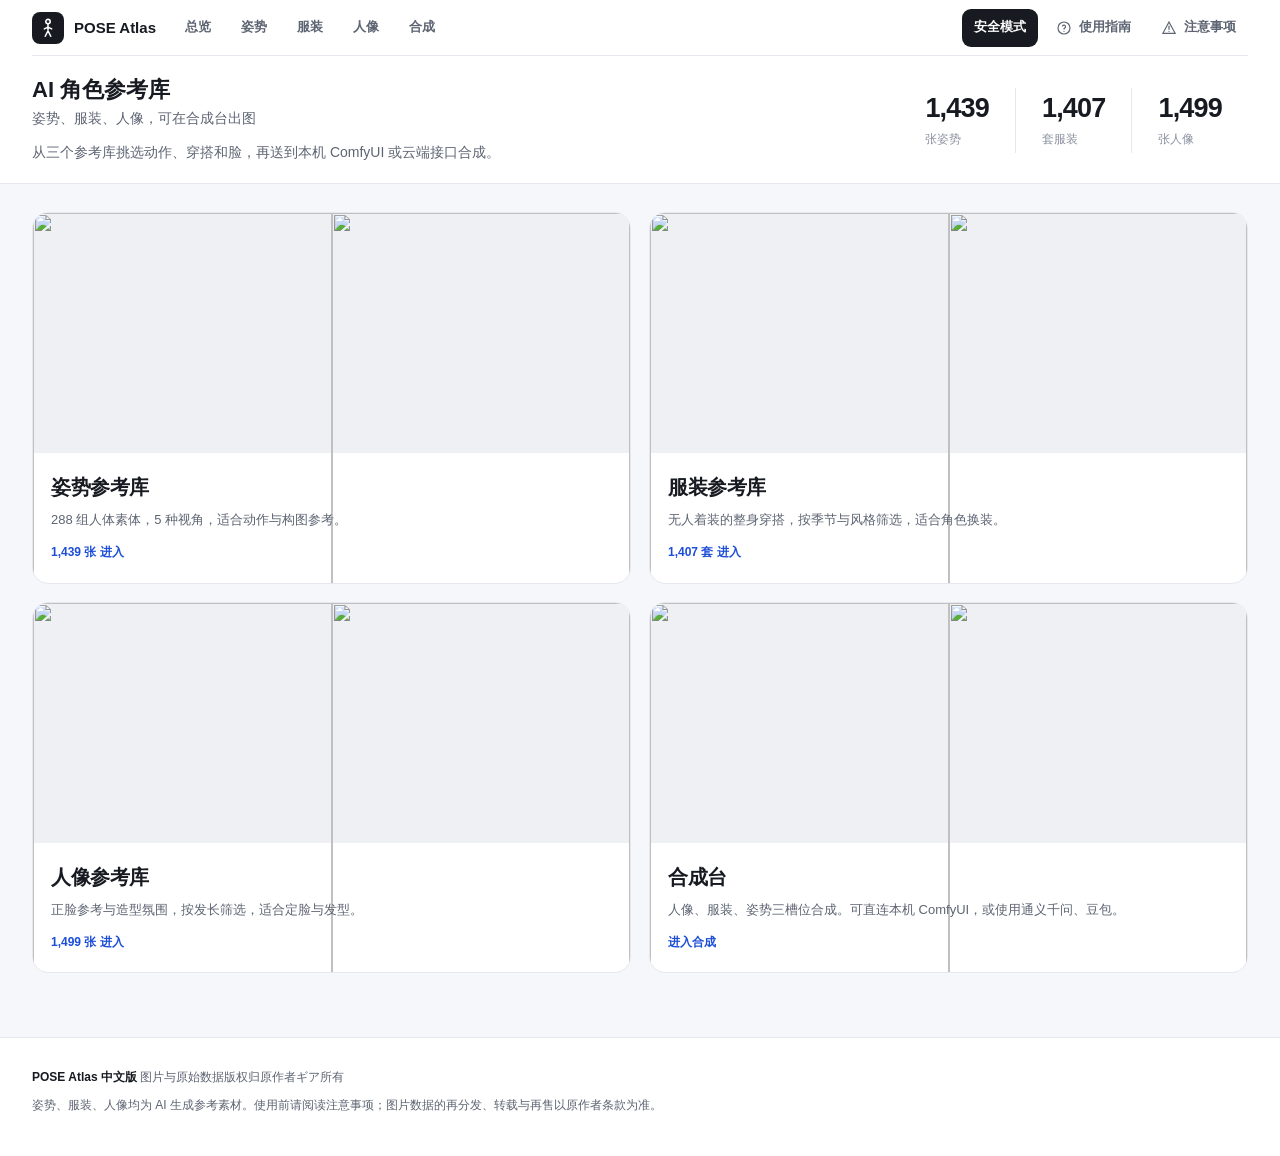
==== commit e702dabb: "Add a local ComfyUI studio, SFW browsing, and a tighter header. The public site now keeps three refe" ====
--- a/index.html
+++ b/index.html
@@ -4,8 +4,8 @@
 <meta charset="UTF-8">
 <meta name="viewport" content="width=device-width, initial-scale=1, viewport-fit=cover">
 <meta name="color-scheme" content="light">
-<title>AI 角色参考库｜姿势 · 服装 · 人像</title>
-<meta name="description" content="姿势 1439 张、服装 1407 套、人像 1499 张，三合一 AI 绘画参考库。">
+<title>AI 角色参考库｜姿势、服装、人像</title>
+<meta name="description" content="姿势 1439 张、服装 1407 套、人像 1499 张，三合一 AI 绘画参考库，可直连本机 ComfyUI 合成。">
 <meta name="keywords" content="AI 姿势,AI 服装,AI 人像,角色参考,绘画参考">
 <meta name="robots" content="index, follow, max-image-preview:large, max-snippet:-1">
 <meta name="application-name" content="POSE Atlas">
@@ -16,16 +16,16 @@
 <meta property="og:type" content="website">
 <meta property="og:locale" content="zh_CN">
 <meta property="og:site_name" content="POSE Atlas">
-<meta property="og:title" content="AI 角色参考库｜姿势 · 服装 · 人像">
-<meta property="og:description" content="姿势 1439 张、服装 1407 套、人像 1499 张，三合一 AI 绘画参考库。">
+<meta property="og:title" content="AI 角色参考库｜姿势、服装、人像">
+<meta property="og:description" content="姿势 1439 张、服装 1407 套、人像 1499 张，三合一 AI 绘画参考库，可直连本机 ComfyUI 合成。">
 <meta property="og:url" content="https://ai-pose.cyber101.cc/">
 <meta property="og:image" content="https://pose-images.cyber101.cc/og-cover.jpg">
 <meta property="og:image:type" content="image/jpeg">
 <meta property="og:image:width" content="1200">
 <meta property="og:image:height" content="630">
 <meta name="twitter:card" content="summary_large_image">
-<meta name="twitter:title" content="AI 角色参考库｜姿势 · 服装 · 人像">
-<meta name="twitter:description" content="姿势 1439 张、服装 1407 套、人像 1499 张，三合一 AI 绘画参考库。">
+<meta name="twitter:title" content="AI 角色参考库｜姿势、服装、人像">
+<meta name="twitter:description" content="姿势 1439 张、服装 1407 套、人像 1499 张，三合一 AI 绘画参考库，可直连本机 ComfyUI 合成。">
 <meta name="twitter:image" content="https://pose-images.cyber101.cc/og-cover.jpg">
 <link rel="icon" href="data:image/svg+xml,%3Csvg xmlns='http://www.w3.org/2000/svg' viewBox='0 0 32 32'%3E%3Crect width='32' height='32' rx='8' fill='%235b5bd6'/%3E%3Ccircle cx='16' cy='9' r='3.2' fill='white'/%3E%3Cpath d='M16 13.5c-2.5 0-4 1.6-4 3.8v3.8h2v7h4v-7h2v-3.8c0-2.2-1.5-3.8-4-3.8z' fill='white'/%3E%3C/svg%3E">
 <link rel="stylesheet" href="/site.css">
@@ -61,7 +61,7 @@
   <div class="shell topbar">
     <a class="brand" href="/" aria-label="返回参考库首页">
       <span class="brand-mark"><svg width="22" height="22" viewBox="0 0 24 24" fill="none" stroke="currentColor" stroke-width="1.7" stroke-linecap="round"><circle cx="12" cy="5" r="2.4"/><path d="M12 8v6m0-3-4 2m4-2 4 2m-4 2-3 6m3-6 3 6"/></svg></span>
-      <span class="brand-copy"><strong>POSE Atlas</strong><span>Reference Library</span></span>
+      <span class="brand-copy"><strong>POSE Atlas</strong></span>
     </a>
 <nav class="gallery-nav" aria-label="图库入口">
       <a href="/" aria-current="page">总览</a>
@@ -76,9 +76,8 @@
   </div>
   <div class="shell hero">
     <div>
-      <p class="eyebrow">AI CHARACTER REFERENCE · 中文版图库</p>
-      <h1>AI 角色参考库<span class="hero-tagline">姿势 · 服装 · 人像</span></h1>
-      <p class="hero-desc">从三个参考库挑选动作、穿搭和脸，用于 AI 绘画与角色设定。</p>
+      <h1>AI 角色参考库<span class="hero-tagline">姿势、服装、人像，可在合成台出图</span></h1>
+      <p class="hero-desc">从三个参考库挑选动作、穿搭和脸，再送到本机 ComfyUI 或云端接口合成。</p>
     </div>
     <div class="hero-stats" aria-label="图库统计">
       <div class="stat"><strong>1,439</strong><span>张姿势</span></div>
@@ -92,38 +91,54 @@
   <div class="hub-grid">
     <a class="hub-card" href="/poses/">
       <div class="hub-preview">
-        <img src="https://pose-images.cyber101.cc/thumbs/full_sexy_P001_front.jpg" alt="" width="300" height="400">
         <img src="https://pose-images.cyber101.cc/thumbs/full_single_P001_front.jpg" alt="" width="300" height="400">
+        <img src="https://pose-images.cyber101.cc/thumbs/full_single_P002_front.jpg" alt="" width="300" height="400">
         <img src="https://pose-images.cyber101.cc/thumbs/upper80v2_P001_front.jpg" alt="" width="300" height="400">
+        <img src="https://pose-images.cyber101.cc/thumbs/full_single_P003_front.jpg" alt="" width="300" height="400">
       </div>
       <div class="hub-card-body">
         <h2>姿势参考库</h2>
         <p>288 组人体素体，5 种视角，适合动作与构图参考。</p>
-        <span class="hub-card-count">1,439 张 · 进入</span>
+        <span class="hub-card-count">1,439 张 进入</span>
       </div>
     </a>
     <a class="hub-card" href="/costumes/">
       <div class="hub-preview">
         <img src="https://pose-images.cyber101.cc/thumbs/costume/SPR-0001.webp" alt="" width="400" height="500">
         <img src="https://pose-images.cyber101.cc/thumbs/costume/SUM-0162.webp" alt="" width="400" height="500">
+        <img src="https://pose-images.cyber101.cc/thumbs/costume/AUT-0001.webp" alt="" width="400" height="500">
         <img src="https://pose-images.cyber101.cc/thumbs/costume/WIN-0001.webp" alt="" width="400" height="500">
       </div>
       <div class="hub-card-body">
         <h2>服装参考库</h2>
         <p>无人着装的整身穿搭，按季节与风格筛选，适合角色换装。</p>
-        <span class="hub-card-count">1,407 套 · 进入</span>
+        <span class="hub-card-count">1,407 套 进入</span>
       </div>
     </a>
     <a class="hub-card" href="/portraits/">
       <div class="hub-preview">
         <img src="https://pose-images.cyber101.cc/thumbs/portrait/f71f980dde3.webp" alt="" width="400" height="500">
+        <img src="https://pose-images.cyber101.cc/thumbs/portrait/f009cba9893.webp" alt="" width="400" height="500">
         <img src="https://pose-images.cyber101.cc/thumbs/portrait/f06fe4f6b36.webp" alt="" width="400" height="500">
-        <img src="https://pose-images.cyber101.cc/thumbs/portrait/f192f568573.webp" alt="" width="400" height="500">
+        <img src="https://pose-images.cyber101.cc/thumbs/portrait/f15a069b8a3.webp" alt="" width="400" height="500">
       </div>
       <div class="hub-card-body">
         <h2>人像参考库</h2>
         <p>正脸参考与造型氛围，按发长筛选，适合定脸与发型。</p>
-        <span class="hub-card-count">1,499 张 · 进入</span>
+        <span class="hub-card-count">1,499 张 进入</span>
+      </div>
+    </a>
+    <a class="hub-card" href="/studio/">
+      <div class="hub-preview">
+        <img src="https://pose-images.cyber101.cc/thumbs/portrait/f71f980dde3.webp" alt="" width="400" height="500">
+        <img src="https://pose-images.cyber101.cc/thumbs/costume/SPR-0001.webp" alt="" width="400" height="500">
+        <img src="https://pose-images.cyber101.cc/thumbs/full_single_P001_front.jpg" alt="" width="300" height="400">
+        <img src="https://pose-images.cyber101.cc/thumbs/upper80v2_P001_front.jpg" alt="" width="300" height="400">
+      </div>
+      <div class="hub-card-body">
+        <h2>合成台</h2>
+        <p>人像、服装、姿势三槽位合成。可直连本机 ComfyUI，或使用通义千问、豆包。</p>
+        <span class="hub-card-count">进入合成</span>
       </div>
     </a>
   </div>
@@ -131,7 +146,7 @@
 <footer class="site-footer">
   <div class="shell footer-inner">
     <div class="footer-copy">
-      <p><strong>POSE Atlas 中文版</strong> · 图片与原始数据版权归原作者ギア所有</p>
+      <p><strong>POSE Atlas 中文版</strong> 图片与原始数据版权归原作者ギア所有</p>
       <p>姿势、服装、人像均为 AI 生成参考素材。使用前请阅读注意事项；图片数据的再分发、转载与再售以原作者条款为准。</p>
     </div>
   </div>
@@ -145,11 +160,11 @@
 const INFO = {
   guide: {
     title: '使用指南',
-    html: '<ul><li>从总览进入<strong>姿势、服装、人像</strong>三个参考库。</li><li>姿势库提供多角度人体素体；服装库是无人穿搭；人像库用于定脸和发型。</li><li>各库支持搜索、分类筛选、大图预览与原图下载。</li></ul>'
+    html: '<ul><li>从总览进入<strong>姿势、服装、人像</strong>三个参考库，或打开<strong>合成台</strong>。</li><li>大图里点「加入合成」会放进三个槽位，不会自动提交生成。</li><li>合成台默认可直连本机 ComfyUI；通义千问和豆包需要自行填写密钥。</li></ul>'
   },
   notice: {
     title: '注意事项',
-    html: '<ul><li>图片为 AI 生成参考素材，并非真实人物照片。</li><li><strong>禁止对图片数据本身进行再分发、转载或转售。</strong></li><li>部分姿势与服装分类含成人向内容，未成年人请勿访问。</li></ul>'
+    html: '<ul><li>图片为 AI 生成参考素材，并非真实人物照片。</li><li><strong>禁止对图片数据本身进行再分发、转载或转售。</strong></li><li>默认开启安全模式，隐藏成人向分类。禁止违法用途或未经授权的真人换脸。</li></ul>'
   }
 };
 document.querySelectorAll('[data-info]').forEach(button => {
@@ -163,7 +178,7 @@
 document.getElementById('infoClose').addEventListener('click', () => document.getElementById('infoDialog').close());
 document.getElementById('infoDialog').addEventListener('click', event => { if (event.target === document.getElementById('infoDialog')) document.getElementById('infoDialog').close(); });
 </script>
-
+<script src="/chrome.js"></script>
 <script defer src="https://u.authbox.cn/script.js" data-website-id="cde8a23b-4bf6-4ded-8cd9-2c9551dc8d38"></script>
 </body>
 </html>
--- a/site.css
+++ b/site.css
@@ -1,7 +1,7 @@
 :root{
   --bg:#f5f7fb;--surface:#fff;--surface-2:#f8f9fc;--text:#171a21;--text-2:#5d6472;
-  --text-3:#8a919f;--line:#e5e8ef;--line-strong:#d6dbe5;--accent:#5b5bd6;
-  --accent-dark:#4747b8;--accent-soft:#eeeeff;--success:#137a52;--shadow:0 14px 40px rgba(28,35,60,.09);
+  --text-3:#8a919f;--line:#e5e8ef;--line-strong:#d6dbe5;--accent:#1d4ed8;
+  --accent-dark:#1e3a8a;--accent-soft:#eef3fb;--success:#137a52;--shadow:0 14px 40px rgba(28,35,60,.09);
   --radius:16px;--font:-apple-system,BlinkMacSystemFont,"Segoe UI","PingFang SC","Hiragino Sans GB","Microsoft YaHei",sans-serif;
 }
 *{box-sizing:border-box}
@@ -13,26 +13,25 @@
 button,a{-webkit-tap-highlight-color:transparent}
 button{color:inherit}
 a{color:inherit}
-button:focus-visible,a:focus-visible,input:focus-visible,select:focus-visible,[tabindex]:focus-visible{outline:3px solid rgba(91,91,214,.28);outline-offset:2px}
+button:focus-visible,a:focus-visible,input:focus-visible,select:focus-visible,[tabindex]:focus-visible{outline:3px solid rgba(29,78,216,.28);outline-offset:2px}
 svg{display:block;flex:0 0 auto}
 .shell{width:min(1560px,calc(100% - 64px));margin-inline:auto}
-.site-header{position:relative;overflow:hidden;background:var(--surface);border-bottom:1px solid var(--line)}
-.site-header::before{content:"";position:absolute;inset:0;pointer-events:none;background:radial-gradient(700px 260px at 78% 0,rgba(91,91,214,.09),transparent 70%),radial-gradient(500px 220px at 4% 100%,rgba(54,162,196,.06),transparent 70%)}
+.site-header{position:relative;background:var(--surface);border-bottom:1px solid var(--line)}
 .topbar,.hero{position:relative}
-.topbar{min-height:68px;display:flex;align-items:center;justify-content:space-between;gap:20px;border-bottom:1px solid rgba(229,232,239,.75)}
-.brand{display:flex;align-items:center;gap:11px;text-decoration:none}
-.brand-mark{width:36px;height:36px;border-radius:11px;display:grid;place-items:center;color:#fff;background:linear-gradient(145deg,#7373e8,#4d4dc2);box-shadow:0 6px 16px rgba(91,91,214,.22)}
+.topbar{min-height:56px;display:flex;align-items:center;gap:16px;border-bottom:1px solid var(--line)}
+.brand{display:flex;align-items:center;gap:10px;text-decoration:none;flex:0 0 auto}
+.brand-mark{width:32px;height:32px;border-radius:8px;display:grid;place-items:center;color:#fff;background:var(--text)}
 .brand-copy{display:flex;flex-direction:column;line-height:1.2}
-.brand-copy strong{font-size:15px;letter-spacing:.02em}
-.brand-copy span{font-size:10px;color:var(--text-3);letter-spacing:.16em;text-transform:uppercase;margin-top:4px}
+.brand-copy strong{font-size:15px}
+.brand-copy span{display:none}
 .top-actions{display:flex;align-items:center;gap:6px}
 .action-btn{height:38px;padding:0 12px;border:0;border-radius:9px;background:transparent;color:var(--text-2);display:inline-flex;align-items:center;gap:7px;cursor:pointer;text-decoration:none;font-size:13px;font-weight:600}
 .action-btn:hover{background:var(--surface-2);color:var(--text)}
 .action-btn.author{border:1px solid var(--line);margin-left:5px}
-.hero{display:flex;align-items:center;justify-content:space-between;gap:40px;padding:34px 0 32px}
-.eyebrow{margin:0 0 8px;color:var(--accent);font-size:11px;font-weight:800;letter-spacing:.16em;text-transform:uppercase}
-.hero h1{margin:0;font-size:clamp(28px,3vw,40px);line-height:1.2;letter-spacing:-.035em;font-weight:800}
-.hero h1 .hero-tagline{display:block;margin-top:7px;color:var(--text-2);font-size:15px;font-weight:500;letter-spacing:0;line-height:1.4}
+.hero{display:flex;align-items:center;justify-content:space-between;gap:24px;padding:20px 0 18px}
+.eyebrow{display:none}
+.hero h1{margin:0;font-size:22px;line-height:1.3;font-weight:700}
+.hero h1 .hero-tagline{display:block;margin-top:4px;color:var(--text-2);font-size:14px;font-weight:500;line-height:1.4}
 .sr-only{position:absolute!important;width:1px;height:1px;padding:0;margin:-1px;overflow:hidden;clip:rect(0,0,0,0);white-space:nowrap;border:0}
 .hero-desc{max-width:740px;margin:12px 0 0;color:var(--text-2);font-size:14px;line-height:1.8;text-wrap:pretty}
 .hero-stats{display:flex;align-items:center;flex:0 0 auto}
@@ -66,8 +65,7 @@
 .filter-field{min-width:0}
 .filter-label{display:block;margin:0 0 6px 2px;color:var(--text-2);font-size:11px;font-weight:700}
 .select-wrap{position:relative}
-.select-wrap::after{content:"";position:absolute;right:14px;top:50%;width:7px;height:7px;border-right:1.5px solid var(--text-2);border-bottom:1.5px solid var(--text-2);transform:translateY(-70%) rotate(45deg);pointer-events:none}
-select{width:100%;height:42px;padding:0 34px 0 12px;border:1px solid var(--line-strong);border-radius:10px;background:var(--surface);color:var(--text);font-size:13px;appearance:none;cursor:pointer;outline:none}
+select{width:100%;height:42px;padding:0 12px;border:1px solid var(--line-strong);border-radius:10px;background:var(--surface);color:var(--text);font-size:13px;appearance:none;-webkit-appearance:none;cursor:pointer;outline:none}
 .segmented{display:flex;gap:3px;padding:3px;border:1px solid var(--line-strong);border-radius:11px;background:#eceff5;overflow-x:auto;scrollbar-width:none}
 .segmented::-webkit-scrollbar{display:none}
 .segmented button{flex:1 0 auto;min-height:34px;padding:0 12px;border:0;border-radius:8px;background:transparent;color:var(--text-2);font-size:12px;font-weight:600;cursor:pointer;white-space:nowrap}
@@ -200,6 +198,7 @@
   .action-btn{width:36px;height:36px;padding:0;justify-content:center}
   .action-btn .action-text{display:none}
   .action-btn.author{display:inline-flex}
+  #safeModeBtn{width:auto;padding:0 10px;font-size:12px}
   .hero{display:block;padding:23px 0 21px}
   .eyebrow{font-size:10px;margin-bottom:6px}
   .hero h1{font-size:27px}
@@ -282,7 +281,8 @@
 @media(prefers-reduced-motion:reduce){
   *,*::before,*::after{scroll-behavior:auto!important;animation:none!important;transition:none!important}
 }
-.gallery-nav{display:flex;align-items:center;gap:4px;flex:1;min-width:0;justify-content:center}
+.gallery-nav{display:flex;align-items:center;gap:4px;flex:0 1 auto;min-width:0;justify-content:flex-start}
+.top-actions{margin-left:auto}
 .gallery-nav a{height:34px;padding:0 13px;border-radius:9px;text-decoration:none;font-size:13px;font-weight:700;color:var(--text-2);white-space:nowrap}
 .gallery-nav a:hover{background:var(--surface-2);color:var(--text)}
 .gallery-nav a[aria-current="page"]{background:var(--text);color:#fff}
@@ -294,12 +294,11 @@
 .card-meta .flag.hot{color:var(--success)}
 .filter-panel.simple-filters{grid-template-columns:minmax(280px,1.6fr) minmax(220px,1fr) auto}
 .hub-main{padding:28px 0 64px}
-.hub-grid{display:grid;grid-template-columns:repeat(3,minmax(0,1fr));gap:22px}
+.hub-grid{display:grid;grid-template-columns:repeat(2,minmax(0,1fr));gap:18px}
 .hub-card{display:flex;flex-direction:column;min-width:0;background:var(--surface);border:1px solid var(--line);border-radius:var(--radius);overflow:hidden;text-decoration:none;color:inherit;transition:transform .18s,box-shadow .18s,border-color .18s}
 .hub-card:hover,.hub-card:focus-visible{transform:translateY(-3px);border-color:#ccd1e3;box-shadow:var(--shadow)}
-.hub-preview{display:grid;grid-template-columns:1.4fr .8fr;grid-template-rows:1fr 1fr;height:280px;background:#eef0f4}
+.hub-preview{display:grid;grid-template-columns:1fr 1fr;grid-template-rows:1fr 1fr;height:240px;background:#eef0f4}
 .hub-preview img{display:block;width:100%;height:100%;object-fit:cover}
-.hub-preview img:first-child{grid-row:1 / span 2}
 .hub-card-body{padding:18px 18px 20px}
 .hub-card-body h2{margin:0 0 6px;font-size:20px;letter-spacing:-.02em}
 .hub-card-body p{margin:0;color:var(--text-2);font-size:13px;line-height:1.7}
@@ -317,3 +316,44 @@
   .hub-main{padding-top:18px}
   .filter-panel.simple-filters{grid-template-columns:1fr}
 }
+.gallery-nav a{display:inline-flex;align-items:center;gap:6px}
+.nav-count{min-width:18px;height:18px;padding:0 5px;border-radius:9px;background:var(--text);color:#fff;font-size:12px;line-height:18px;text-align:center}
+.gallery-nav a[aria-current="page"] .nav-count{background:#fff;color:var(--text)}
+#safeModeBtn[aria-pressed="true"]{background:var(--text);color:#fff}
+.atlas-toast{position:fixed;left:50%;bottom:28px;z-index:120;transform:translateX(-50%);min-height:40px;padding:8px 16px;border-radius:10px;background:var(--text);color:#fff;font-size:13px;font-weight:600;box-shadow:0 8px 24px rgba(23,26,33,.2)}
+.safe-dialog-actions{display:flex;flex-wrap:wrap;gap:8px;margin-top:16px}
+.studio-hero{padding-bottom:8px}
+.studio-main{display:grid;grid-template-columns:minmax(0,1fr) minmax(280px,.9fr);gap:22px;padding:18px 0 56px;align-items:start}
+.studio-board,.studio-result{background:var(--surface);border:1px solid var(--line);border-radius:var(--radius);padding:18px}
+.studio-slots{display:grid;grid-template-columns:repeat(3,minmax(0,1fr));gap:10px}
+.studio-slot{display:flex;flex-direction:column;min-width:0;border:1px solid var(--line);border-radius:12px;overflow:hidden;background:var(--surface-2)}
+.studio-slot img{display:block;width:100%;aspect-ratio:3/4;object-fit:cover;background:#eef0f4}
+.studio-slot-empty,.studio-slot-copy{padding:12px}
+.studio-slot-empty strong,.studio-slot-copy strong{display:block;font-size:13px}
+.studio-slot-empty span,.studio-slot-copy span{display:block;margin-top:4px;color:var(--text-3);font-size:12px;overflow:hidden;text-overflow:ellipsis;white-space:nowrap}
+.studio-slot-bar{display:grid;grid-template-columns:1fr 1fr 1fr;gap:4px;padding:8px;border-top:1px solid var(--line)}
+.studio-slot-bar .open-btn{min-height:34px;font-size:12px;font-weight:600}
+.studio-slot-bar .open-btn:disabled{opacity:.4;cursor:not-allowed}
+.studio-slot-actions{display:flex;gap:8px;margin:12px 0 16px}
+.studio-slot-actions .open-btn{min-height:38px;padding:0 14px}
+.studio-field{display:block;margin:0 0 14px}
+.studio-field>span{display:block;margin-bottom:6px;color:var(--text-2);font-size:12px;font-weight:600}
+.studio-field textarea,.studio-field input[type="text"],.studio-field input[type="url"],.studio-field input[type="password"]{width:100%;border:1px solid var(--line-strong);border-radius:10px;background:#fff;color:var(--text);padding:10px 12px;font-size:14px}
+.studio-field textarea{min-height:160px;resize:vertical;line-height:1.6}
+.studio-check{display:flex;align-items:center;gap:8px;margin:8px 0 0;color:var(--text-2);font-size:13px}
+.studio-inline{display:flex;align-items:center;gap:10px;margin:8px 0 4px}
+.studio-status{margin:0;color:var(--text-2);font-size:12px}
+.studio-hint{margin:10px 0 0;color:var(--text-3);font-size:12px;line-height:1.7}
+.studio-hint code{font:inherit}
+.studio-run{width:100%;margin-top:8px}
+.studio-canvas{position:relative;min-height:420px;display:grid;place-items:center;background:#eef0f4;border-radius:12px;overflow:hidden}
+.studio-canvas img{display:block;width:100%;height:100%;max-height:720px;object-fit:contain;background:#eef0f4}
+.studio-canvas p{margin:0;padding:24px;color:var(--text-3);text-align:center}
+.studio-progress{position:absolute;left:50%;bottom:16px;transform:translateX(-50%);margin:0;padding:6px 12px;border-radius:99px;background:rgba(23,26,33,.78);color:#fff;font-size:12px}
+.studio-result-actions{display:grid;gap:10px;margin-top:12px}
+.studio-error{margin:0;color:#b42318;font-size:13px}
+@media(max-width:860px){
+  .studio-main{grid-template-columns:1fr}
+  .studio-slots{grid-template-columns:1fr}
+  .studio-canvas{min-height:280px}
+}
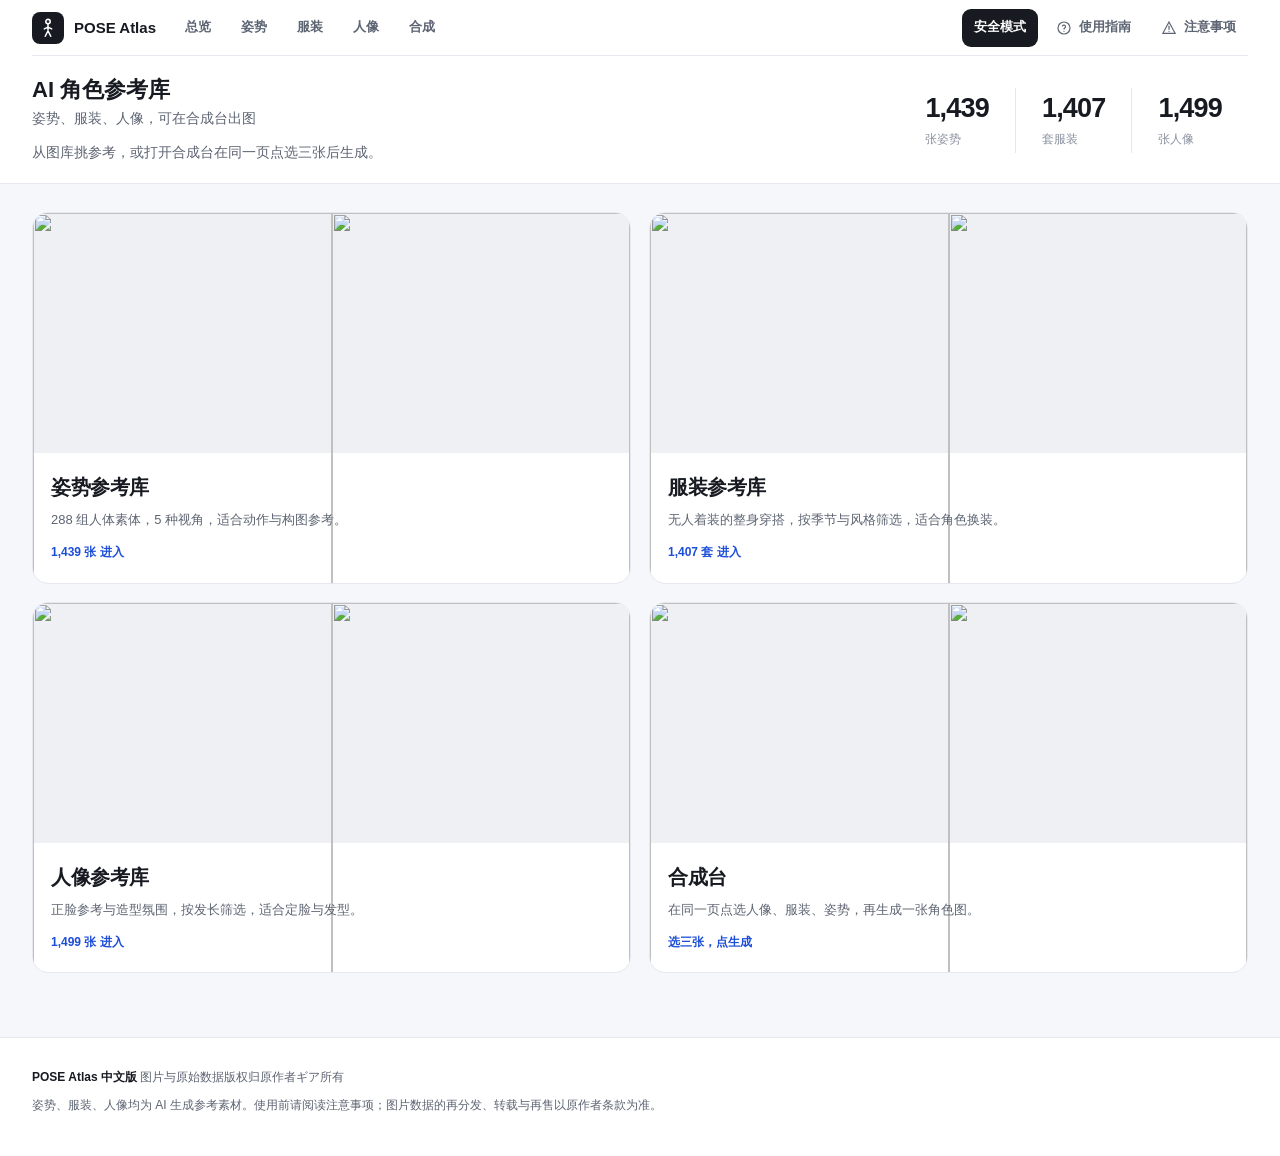
==== commit b7c456b9: "Put pose, costume and portrait picking on the studio page. Match the XuXuebin workbench flow: choose" ====
--- a/index.html
+++ b/index.html
@@ -77,7 +77,7 @@
   <div class="shell hero">
     <div>
       <h1>AI 角色参考库<span class="hero-tagline">姿势、服装、人像，可在合成台出图</span></h1>
-      <p class="hero-desc">从三个参考库挑选动作、穿搭和脸，再送到本机 ComfyUI 或云端接口合成。</p>
+      <p class="hero-desc">从图库挑参考，或打开合成台在同一页点选三张后生成。</p>
     </div>
     <div class="hero-stats" aria-label="图库统计">
       <div class="stat"><strong>1,439</strong><span>张姿势</span></div>
@@ -137,8 +137,8 @@
       </div>
       <div class="hub-card-body">
         <h2>合成台</h2>
-        <p>人像、服装、姿势三槽位合成。可直连本机 ComfyUI，或使用通义千问、豆包。</p>
-        <span class="hub-card-count">进入合成</span>
+        <p>在同一页点选人像、服装、姿势，再生成一张角色图。</p>
+        <span class="hub-card-count">选三张，点生成</span>
       </div>
     </a>
   </div>
--- a/site.css
+++ b/site.css
@@ -323,37 +323,49 @@
 .atlas-toast{position:fixed;left:50%;bottom:28px;z-index:120;transform:translateX(-50%);min-height:40px;padding:8px 16px;border-radius:10px;background:var(--text);color:#fff;font-size:13px;font-weight:600;box-shadow:0 8px 24px rgba(23,26,33,.2)}
 .safe-dialog-actions{display:flex;flex-wrap:wrap;gap:8px;margin-top:16px}
 .studio-hero{padding-bottom:8px}
-.studio-main{display:grid;grid-template-columns:minmax(0,1fr) minmax(280px,.9fr);gap:22px;padding:18px 0 56px;align-items:start}
-.studio-board,.studio-result{background:var(--surface);border:1px solid var(--line);border-radius:var(--radius);padding:18px}
-.studio-slots{display:grid;grid-template-columns:repeat(3,minmax(0,1fr));gap:10px}
-.studio-slot{display:flex;flex-direction:column;min-width:0;border:1px solid var(--line);border-radius:12px;overflow:hidden;background:var(--surface-2)}
-.studio-slot img{display:block;width:100%;aspect-ratio:3/4;object-fit:cover;background:#eef0f4}
-.studio-slot-empty,.studio-slot-copy{padding:12px}
-.studio-slot-empty strong,.studio-slot-copy strong{display:block;font-size:13px}
-.studio-slot-empty span,.studio-slot-copy span{display:block;margin-top:4px;color:var(--text-3);font-size:12px;overflow:hidden;text-overflow:ellipsis;white-space:nowrap}
-.studio-slot-bar{display:grid;grid-template-columns:1fr 1fr 1fr;gap:4px;padding:8px;border-top:1px solid var(--line)}
-.studio-slot-bar .open-btn{min-height:34px;font-size:12px;font-weight:600}
-.studio-slot-bar .open-btn:disabled{opacity:.4;cursor:not-allowed}
-.studio-slot-actions{display:flex;gap:8px;margin:12px 0 16px}
-.studio-slot-actions .open-btn{min-height:38px;padding:0 14px}
+.studio-page{padding:16px 0 56px}
+.studio-pickers{display:grid;grid-template-columns:repeat(3,minmax(0,1fr));gap:14px}
+.studio-pane{min-width:0;background:var(--surface);border:1px solid var(--line);border-radius:var(--radius);padding:14px}
+.studio-pane-hd{display:flex;align-items:center;justify-content:space-between;gap:8px;margin-bottom:10px}
+.studio-pane-hd h2{margin:0;font-size:16px;font-weight:700}
+.link-btn{border:0;background:none;color:var(--text-2);font-size:13px;padding:4px 0;cursor:pointer}
+.link-btn:hover{color:var(--text)}
+.studio-search{width:100%;height:40px;margin-bottom:8px;padding:0 12px;border:1px solid var(--line-strong);border-radius:10px;background:#fff;font-size:14px}
+.studio-tabs{margin-bottom:10px;overflow-x:auto}
+.studio-picked{min-height:52px;margin-bottom:10px}
+.studio-picked-empty{margin:0;padding:12px;color:var(--text-3);font-size:13px;text-align:center;border:1px dashed var(--line);border-radius:10px}
+.studio-picked-card{display:flex;align-items:center;gap:10px;padding:6px 0}
+.studio-picked-card img{width:40px;height:54px;object-fit:cover;border-radius:6px;background:#eef0f4}
+.studio-picked-card strong{display:block;font-size:13px}
+.studio-picked-card span{display:block;color:var(--text-3);font-size:12px}
+.studio-picker{display:grid;grid-template-columns:repeat(auto-fill,minmax(72px,1fr));gap:6px;max-height:min(48vh,460px);overflow:auto}
+.studio-pick{padding:0;border:1px solid transparent;border-radius:8px;background:#eef0f4;overflow:hidden;cursor:pointer}
+.studio-pick img{display:block;width:100%;aspect-ratio:3/4;object-fit:cover}
+.studio-pick.on,.studio-pick[aria-pressed="true"]{border-color:var(--text)}
+.studio-more{width:100%;margin-top:8px;min-height:36px;font-size:13px}
+.studio-runbar{display:flex;flex-wrap:wrap;align-items:center;gap:8px;margin:16px 0;padding:12px 14px;background:var(--surface);border:1px solid var(--line);border-radius:var(--radius)}
+.studio-runbar .download-btn{min-width:120px}
+.studio-runbar .studio-status{flex:1 1 160px}
+.studio-output{background:var(--surface);border:1px solid var(--line);border-radius:var(--radius);padding:14px}
 .studio-field{display:block;margin:0 0 14px}
 .studio-field>span{display:block;margin-bottom:6px;color:var(--text-2);font-size:12px;font-weight:600}
 .studio-field textarea,.studio-field input[type="text"],.studio-field input[type="url"],.studio-field input[type="password"]{width:100%;border:1px solid var(--line-strong);border-radius:10px;background:#fff;color:var(--text);padding:10px 12px;font-size:14px}
-.studio-field textarea{min-height:160px;resize:vertical;line-height:1.6}
+.studio-field textarea{min-height:140px;resize:vertical;line-height:1.6}
 .studio-check{display:flex;align-items:center;gap:8px;margin:8px 0 0;color:var(--text-2);font-size:13px}
 .studio-inline{display:flex;align-items:center;gap:10px;margin:8px 0 4px}
-.studio-status{margin:0;color:var(--text-2);font-size:12px}
-.studio-hint{margin:10px 0 0;color:var(--text-3);font-size:12px;line-height:1.7}
-.studio-hint code{font:inherit}
-.studio-run{width:100%;margin-top:8px}
-.studio-canvas{position:relative;min-height:420px;display:grid;place-items:center;background:#eef0f4;border-radius:12px;overflow:hidden}
+.studio-status{margin:0;color:var(--text-2);font-size:13px}
+.studio-hint{margin:12px 0 0;color:var(--text-3);font-size:12px;line-height:1.7}
+.studio-canvas{position:relative;min-height:360px;display:grid;place-items:center;background:#eef0f4;border-radius:12px;overflow:hidden}
 .studio-canvas img{display:block;width:100%;height:100%;max-height:720px;object-fit:contain;background:#eef0f4}
 .studio-canvas p{margin:0;padding:24px;color:var(--text-3);text-align:center}
 .studio-progress{position:absolute;left:50%;bottom:16px;transform:translateX(-50%);margin:0;padding:6px 12px;border-radius:99px;background:rgba(23,26,33,.78);color:#fff;font-size:12px}
 .studio-result-actions{display:grid;gap:10px;margin-top:12px}
 .studio-error{margin:0;color:#b42318;font-size:13px}
+.studio-more-settings{margin-top:16px;background:var(--surface);border:1px solid var(--line);border-radius:var(--radius);padding:12px 14px}
+.studio-more-settings summary{cursor:pointer;font-size:14px;font-weight:600}
+.studio-settings-body{margin-top:14px}
 @media(max-width:860px){
-  .studio-main{grid-template-columns:1fr}
-  .studio-slots{grid-template-columns:1fr}
+  .studio-pickers{grid-template-columns:1fr}
+  .studio-picker{max-height:36vh}
   .studio-canvas{min-height:280px}
 }
